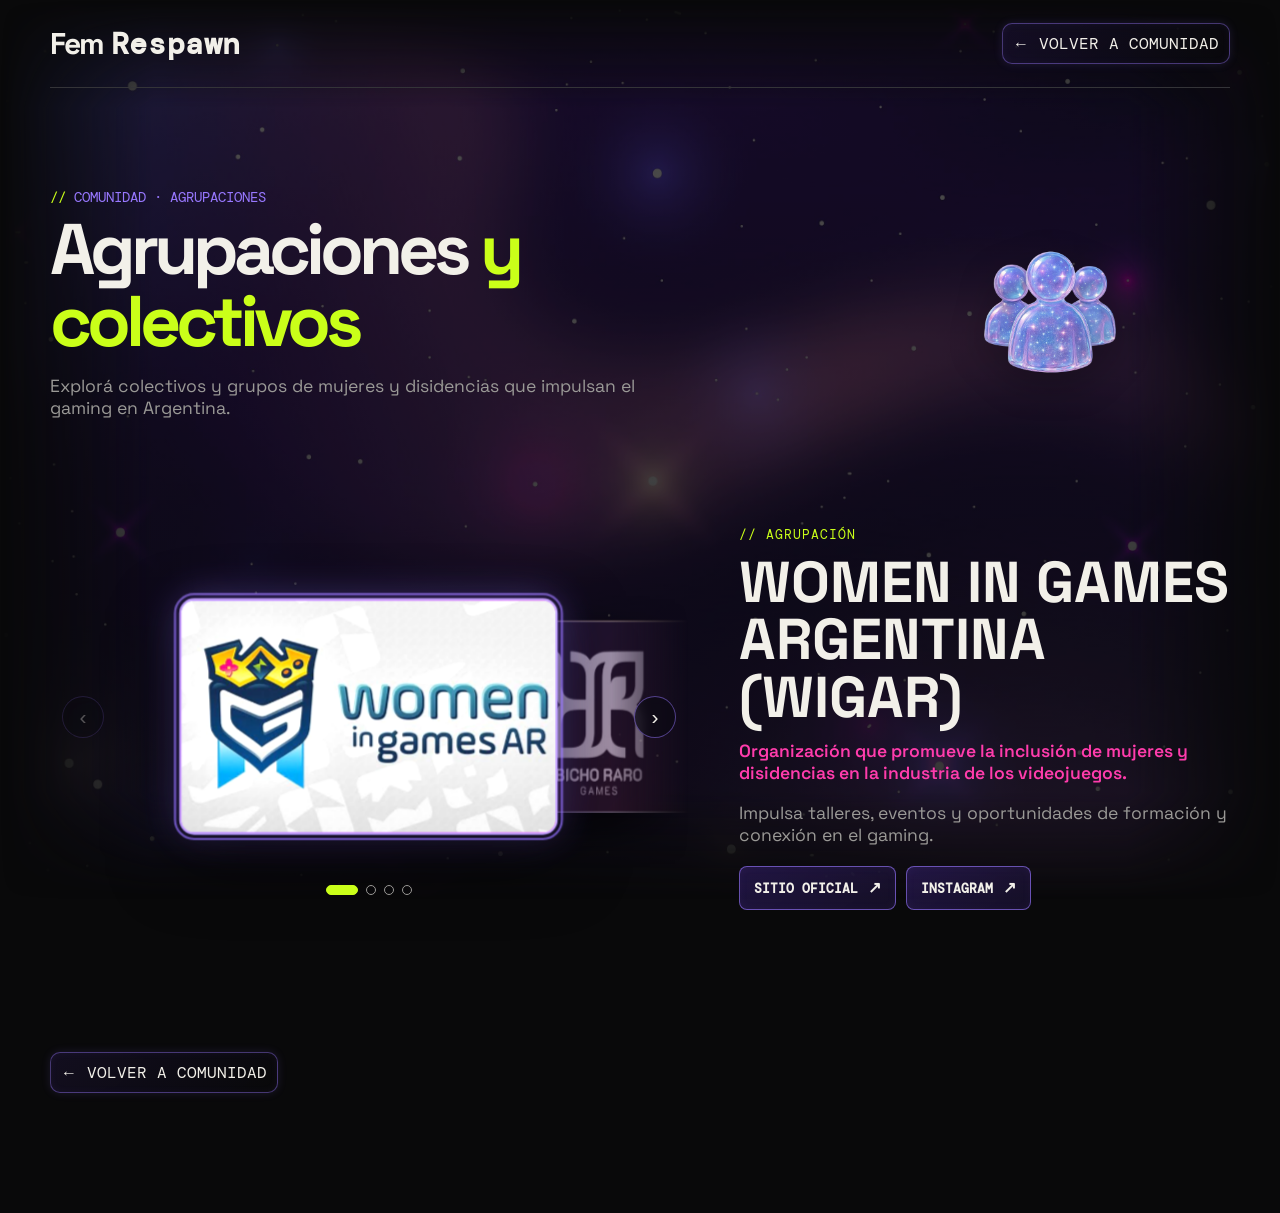
==== agrupaciones.html @ 532a7ad4 "Add files via upload" ====
<!DOCTYPE html>
<html lang="es">
<head>
    <meta charset="UTF-8">
    <meta name="viewport" content="width=device-width, initial-scale=1.0">
    <title>Industria nacional | Fem Respawn</title>

    <link rel="preconnect" href="https://fonts.googleapis.com">
    <link rel="preconnect" href="https://fonts.gstatic.com" crossorigin>
    <link href="https://fonts.googleapis.com/css2?family=DM+Mono:wght@400;500&family=Space+Grotesk:wght@400;500;600;700&display=swap" rel="stylesheet">
    <link rel="stylesheet" href="styles.css">

    <style>
        .ind-hero { display: grid; grid-template-columns: minmax(0, 1fr) minmax(240px, 360px); align-items: center; gap: clamp(18px, 4vw, 48px); padding: 0 0 22px; }
        .ind-hero-copy { min-width: 0; }
        .ind-argentina-float { display: block; width: min(100%, 160px); height: auto; max-height: 240px; object-fit: contain; justify-self: center; filter: drop-shadow(0 12px 18px rgba(0,0,0,.24)); translate: var(--pointer-shift-x, 0px) var(--pointer-shift-y, 0px); transition: translate .42s cubic-bezier(.2, .75, .25, 1); --float-duration: 8s; --float-delay: -1.5s; --float-drift: -8px; --float-angle: 4deg; animation: areas-space-drift var(--float-duration) ease-in-out var(--float-delay) infinite alternate; }
        .ind-hero h1 { font-family: 'Space Grotesk', sans-serif; font-size: clamp(2.4rem, 5.6vw, 4.75rem); line-height: 1; margin: 8px 0 14px; }
        .ind-hero h1 span { color: var(--green); }
        .ind-hero p { max-width: 620px; color: var(--gray); font-size: 1.1rem; }

        .ind-carousel { display: grid; grid-template-columns: 1.3fr 1fr; align-items: center; column-gap: clamp(30px, 4vw, 56px); row-gap: 8px; padding: 8px 0 0; }

        .ind-stage { position: relative; height: clamp(340px, 42vw, 500px); perspective: 1400px; overflow: hidden; cursor: grab; touch-action: pan-y; user-select: none; }
        .ind-stage.dragging { cursor: grabbing; }
        .ind-slide-track { position: absolute; z-index: 1; inset: 0; overflow: hidden; -webkit-mask-image: linear-gradient(90deg, transparent 0%, #000 12%, #000 88%, transparent 100%); mask-image: linear-gradient(90deg, transparent 0%, #000 12%, #000 88%, transparent 100%); }

        .ind-arrow { position: absolute; top: 50%; z-index: 110; width: 42px; height: 42px; padding: 0; display: grid; place-items: center; border: 1px solid rgba(152,120,255,.5); border-radius: 50%; background: rgba(12,10,20,.76); color: var(--off-white); font-size: 21px; line-height: 1; cursor: pointer; transform: translateY(-50%); transition: background-color .2s, color .2s, border-color .2s, transform .2s; backdrop-filter: blur(5px); }
        .ind-arrow-prev { left: 12px; }
        .ind-arrow-next { right: 12px; }
        .ind-arrow:hover:not(:disabled), .ind-arrow:focus-visible:not(:disabled) { border-color: var(--green); background: var(--green); color: var(--black); transform: translateY(-50%) scale(1.06); outline: none; }
        .ind-arrow:disabled { opacity: .32; cursor: not-allowed; }

        .ind-slide { position: absolute; top: 50%; left: 50%; width: 56%; aspect-ratio: 16 / 10; margin: calc(-28% * 10 / 16) 0 0 -28%; border: 1px solid rgba(255,255,255,.16); border-radius: 14px; overflow: hidden; background: linear-gradient(135deg, var(--purple), var(--pink)); box-shadow: 0 18px 44px rgba(0,0,0,.48); transition: transform .5s cubic-bezier(.2,.8,.2,1), opacity .42s, filter .42s, box-shadow .42s, border-color .3s; }
        .ind-slide:nth-child(even) { background: linear-gradient(135deg, var(--purple-light), var(--green)); }
        .ind-slide img { width: 100%; height: 100%; object-fit: cover; pointer-events: none; -webkit-user-drag: none; }
        .ind-stage.dragging .ind-slide { transition: none; }
        .ind-slide.is-active { border: 2px solid rgba(182,157,255,.96); outline: 2px solid rgba(152,120,255,.64); outline-offset: 3px; }

        .ind-text { min-height: 360px; }
        .ind-text .ind-tag { font-family: 'DM Mono', monospace; font-size: .8rem; letter-spacing: .08em; color: var(--green); }
        .ind-text h2 { font-family: 'Space Grotesk', sans-serif; font-size: clamp(2rem, 4.5vw, 4rem); line-height: 1; margin: 10px 0 14px; text-transform: uppercase; }
        .ind-text .ind-sub { color: var(--pink); font-weight: 600; font-size: 1.1rem; margin: 0 0 18px; }
        .ind-text .ind-desc { color: var(--gray); font-size: 1.1rem; margin: 0 0 20px; }
        .ind-text .ind-links { display: flex; flex-wrap: wrap; gap: 10px; margin-top: 4px; }
        .ind-text a.ind-main-link, .ind-text .ind-links a { min-height: 44px; padding: 10px 14px; display: inline-flex; align-items: center; justify-content: center; gap: 10px; border: 1px solid rgba(152,120,255,.62); border-radius: 8px; background: linear-gradient(135deg, rgba(112,64,255,.22), rgba(33,22,65,.52)); box-shadow: inset 0 0 10px rgba(152,120,255,.05); color: var(--off-white); font-family: 'DM Mono', monospace; font-size: 13px; font-weight: 600; text-decoration: none; transition: background .22s ease, color .22s ease, border-color .22s ease, box-shadow .22s ease, transform .22s ease; }
        .ind-text .ind-main-link[hidden] { display: none; }
        .ind-text a.ind-main-link:hover, .ind-text a.ind-main-link:focus-visible, .ind-text .ind-links a:hover, .ind-text .ind-links a:focus-visible { border-color: var(--green); background: var(--green); box-shadow: 0 6px 20px rgba(202,255,25,.18); color: var(--black); transform: translateY(-2px); outline: none; }
        .ind-external-arrow { font-size: 16px; line-height: 1; transition: transform .2s ease; }
        .ind-text .ind-links a:hover .ind-external-arrow, .ind-text .ind-links a:focus-visible .ind-external-arrow { transform: translate(2px,-2px); }
        .ind-text a.ind-main-link:focus-visible, .ind-text .ind-links a:focus-visible { outline: 2px solid var(--green); outline-offset: 3px; }
        .ind-text > * { transition: opacity .3s; }
        .ind-text.fade > * { opacity: 0; }

        .ind-dots { grid-column: 1; display: flex; justify-content: center; gap: 8px; margin-top: -8px; position: relative; z-index: 120; transform: translateY(-82px); }
        .ind-dot { width: 10px; height: 10px; padding: 0; border: 1px solid var(--gray); border-radius: 10px; background: transparent; cursor: pointer; transition: width .3s, background .3s; }
        .ind-dot.active { width: 32px; border-color: var(--green); background: var(--green); }
        .ind-dot:focus-visible { outline: 2px solid var(--green); outline-offset: 3px; }

        @media (max-width: 800px) {
            .ind-hero { padding-bottom: 18px; }
            .ind-carousel { grid-template-columns: 1fr; }
            .ind-carousel { column-gap: 18px; row-gap: 8px; padding-top: 4px; }
            .ind-stage { height: clamp(300px, 68vw, 420px); }
            .ind-slide { width: 60%; margin: calc(-30% * 10 / 16) 0 0 -30%; }
            .ind-dots { transform: translateY(-92px); }
            .ind-text { min-height: 0; }
        }

        @media (max-width: 560px) {
            .ind-hero { grid-template-columns: 1fr; gap: 34px; }
            .ind-argentina-float { width: min(100%, 160px); justify-self: center; }
        }

        @media (max-width: 480px) {
            .ind-stage { height: 300px; }
            .ind-slide { width: 66%; margin: calc(-33% * 10 / 16) 0 0 -33%; }
            .ind-dots { transform: translateY(-100px); }
            .ind-arrow { width: 38px; height: 38px; }
            .ind-arrow-prev { left: 4px; }
            .ind-arrow-next { right: 4px; }
        }

        @media (prefers-reduced-motion: reduce) {
            .ind-argentina-float { animation: none; translate: none; transition: none; }
        }
    </style>
</head>

<body class="guide-page industry-page">

    <header class="guide-header">
        <a href="index.html" class="logo" aria-label="Fem Respawn, volver al inicio">
            <span class="logo-main">Fem</span>
            <span class="logo-sub">Respawn</span>
        </a>
        <a class="guide-back" href="index.html#comunidad">← VOLVER A COMUNIDAD</a>
    </header>

    <main class="guide-main">

        <section class="ind-hero">
            <div class="ind-hero-copy">
                <div class="eyebrow"><span>//</span> COMUNIDAD  · AGRUPACIONES</div>
                <h1>Agrupaciones <span>y colectivos</span></h1>
                <p>Explorá colectivos y grupos de mujeres y disidencias que impulsan el gaming en Argentina.</p>
            </div>
            <img class="ind-argentina-float" src="msn.png" alt="" aria-hidden="true">
        </section>

        <!-- Reemplazá cada img/src, título, texto y link por los datos reales -->
        <section class="ind-carousel">

            <div class="ind-stage" id="stage" aria-label="Carrusel de producciones argentinas">
                <div class="ind-slide-track" id="slide-track" aria-hidden="true"></div>
                <button class="ind-arrow ind-arrow-prev" id="ind-prev" type="button" aria-label="Producción anterior">‹</button>
                <button class="ind-arrow ind-arrow-next" id="ind-next" type="button" aria-label="Producción siguiente">›</button>
            </div>

            <div class="ind-text" id="text">
                <span class="ind-tag"></span>
                <h2></h2>
                <p class="ind-sub"></p>
                <p class="ind-desc"></p>
                <a class="ind-main-link" href="#" target="_blank" rel="noopener noreferrer">VER MÁS <span class="ind-external-arrow" aria-hidden="true">↗</span></a>
                <nav class="guide-console-links ind-links" aria-label="Dónde jugar"></nav>
            </div>

            <div class="ind-dots" id="dots" role="group" aria-label="Posición del carrusel"></div>

        </section>

        <a class="guide-back guide-back-bottom" href="index.html#comunidad">← VOLVER A COMUNIDAD</a>
    </main>

    <script>
        // Reemplazá cada entrada por los datos reales (img, nombre, tagline, texto, link)
        const items = [
            { img: 'wigar.jpg', tag: '// AGRUPACIÓN', name: 'Women in Games Argentina (WIGAr)', sub: 'Organización que promueve la inclusión de mujeres y disidencias en la industria de los videojuegos.', desc: 'Impulsa talleres, eventos y oportunidades de formación y conexión en el gaming.', links: [{ label: 'SITIO OFICIAL', url: 'https://www.womeningamesargentina.org/' }, { label: 'INSTAGRAM', url: 'https://www.instagram.com/womeningamesargentina/?hl=es' }] },
            { img: 'bichoraro.jpg', tag: '// COOPERATIVA', name: 'Bicho Raro Games', sub: 'Cooperativa argentina de desarrollo de videojuegos fundada por mujeres.', desc: 'Crea juegos educativos y experiencias con narrativas personales y sociales, y también ofrece servicios de desarrollo y capacitación. Ideal para quienes quieren conocer el lado profesional y creativo del gaming.', links: [{ label: 'ITCHI.IO', url: 'https://bicho-raro.itch.io/' }, { label: 'LINKEDIN', url: 'https://www.linkedin.com/company/bichorarocoop' }, { label: 'Instagram', url: 'https://www.instagram.com/bichoraro.games/' }  ] },
            { img: 'cienciagamer.png', tag: '// INVESTIGACIÓN', name: 'Ciencia Gamer Ok', sub: 'Proyecto de investigación dedeicado a la ciencia y videojuegos.', desc: 'Acerca los conocimientos científicos actuales sobre el uso de videojuegos, encargandose de "traducir" documentos académicos y artículos científicos. ', links: [{ label: 'SITIO OFICIAL', url: 'https://cienciagamer.com/index.html' }, { label: 'INSTAGRAM', url: 'https://www.instagram.com/cienciagamerok/' }, { label: 'LINKEDIN', url: 'https://www.linkedin.com/company/ciencia-gamer/' }] },
            { img: 'sheroesingames.jpg', tag: '// INICIATIVA', name: 'Sheroes in games', sub: 'Iniciativa de programación de videojuegos para mujeres y niñas.', desc: 'Un proyecto educativo y comunitario que busca reducir la brecha de género en la industria de los videojuegos, fomentando la participación de mujeres y disidencias desde edades temprana.', links: [{ label: 'INSTAGRAM', url: 'https://www.instagram.com/sheroesingames/' }] },
        ];

        const stage = document.getElementById('stage');
        const slideTrack = document.getElementById('slide-track');
        const text = document.getElementById('text');
        const dotsEl = document.getElementById('dots');
        let current = 0;
        let drag = null;

        const slides = items.map((it, i) => {
            const s = document.createElement('div');
            s.className = 'ind-slide';
            s.innerHTML = '<img alt="" draggable="false">';
            const img = s.firstChild;
            img.src = it.img;
            if (it.pos) img.style.objectPosition = it.pos;
            img.onerror = () => img.remove();
            slideTrack.appendChild(s);
            s.addEventListener('click', () => { if (!drag?.moved) go(i); });
            return s;
        });

        const dots = items.map((_, i) => {
            const d = document.createElement('button');
            d.className = 'ind-dot';
            d.setAttribute('aria-label', 'Ir a ' + (i + 1));
            d.onclick = () => go(i);
            dotsEl.appendChild(d);
            return d;
        });

        // offset: posición relativa al activo (puede ser fraccionaria al arrastrar)
        function layout(shift = 0) {
            slides.forEach((s, i) => {
                const o = i - current + shift;
                const a = Math.abs(o);
                const dir = Math.sign(o);
                const x = Math.max(-1, Math.min(1, o)) * 66 + Math.max(0, a - 1) * dir * 8;
                const rot = -Math.max(-1, Math.min(1, o)) * 28;
                const focus = Math.max(0, 1 - Math.min(a, 1));
                const scale = 0.86 + focus * 0.2;
                s.style.transform = `translateX(${x}%) translateZ(${-Math.min(a, 2) * 120}px) rotateY(${rot}deg) scale(${scale})`;
                s.style.opacity = a > 2 ? 0 : 0.72 + focus * 0.28;
                s.style.filter = `brightness(${0.78 + focus * 0.3}) saturate(${0.88 + focus * 0.2}) blur(${(1 - focus) * 0.35}px)`;
                s.style.boxShadow = focus > 0.95 ? '0 24px 64px rgba(0,0,0,.52), 0 0 38px rgba(152,120,255,.38)' : '0 18px 44px rgba(0,0,0,.5)';
                s.classList.toggle('is-active', a < 0.5);
                s.style.zIndex = 100 - Math.round(a * 10);
                s.style.pointerEvents = a > 2 ? 'none' : '';
            });
        }

        function renderText() {
            const it = items[current];
            text.classList.add('fade');
            setTimeout(() => {
                text.querySelector('.ind-tag').textContent = it.tag;
                text.querySelector('h2').textContent = it.name;
                text.querySelector('.ind-sub').textContent = it.sub;
                text.querySelector('.ind-desc').textContent = it.desc;
                text.querySelector('.ind-main-link').href = it.link || '#';
                text.querySelector('.ind-main-link').hidden = !!it.links;
                const nav = text.querySelector('.ind-links');
                nav.innerHTML = '';
                (it.links || []).forEach(l => {
                    const a = document.createElement('a');
                    a.href = l.url;
                    a.target = '_blank';
                    a.rel = 'noopener noreferrer';
                    a.append(l.label);
                    const arrow = document.createElement('span');
                    arrow.className = 'ind-external-arrow';
                    arrow.setAttribute('aria-hidden', 'true');
                    arrow.textContent = '↗';
                    a.appendChild(arrow);
                    nav.appendChild(a);
                });
                text.classList.remove('fade');
            }, 150);
        }

        function go(i) {
            current = Math.max(0, Math.min(items.length - 1, i));
            dots.forEach((d, k) => {
                const active = k === current;
                d.classList.toggle('active', active);
                d.setAttribute('aria-current', active ? 'step' : 'false');
            });
            document.getElementById('ind-prev').disabled = current === 0;
            document.getElementById('ind-next').disabled = current === items.length - 1;
            layout();
            renderText();
        }

        document.getElementById('ind-prev').addEventListener('click', () => go(current - 1));
        document.getElementById('ind-next').addEventListener('click', () => go(current + 1));

        stage.addEventListener('pointerdown', e => {
            drag = { x: e.clientX, moved: false, id: e.pointerId };
        });
        stage.addEventListener('pointermove', e => {
            if (!drag) return;
            const dx = e.clientX - drag.x;
            if (!drag.moved && Math.abs(dx) > 5) {
                drag.moved = true;
                stage.setPointerCapture(drag.id);
                stage.classList.add('dragging');
            }
            if (drag.moved) {
                // Un paso entre tarjetas equivale a 25% del ancho del carrusel
                let s = Math.max(-1, Math.min(1, dx / (stage.clientWidth * 0.25)));
                if ((current === 0 && s > 0) || (current === items.length - 1 && s < 0)) s *= 0.25;
                layout(s);
            }
        });
        const end = e => {
            if (!drag) return;
            const dx = e.clientX - drag.x;
            stage.classList.remove('dragging');
            const threshold = stage.clientWidth * 0.06;
            if (drag.moved && dx < -threshold) go(current + 1);
            else if (drag.moved && dx > threshold) go(current - 1);
            else layout();
            setTimeout(() => { drag = null; }, 0);
        };
        stage.addEventListener('pointerup', end);
        stage.addEventListener('pointercancel', end);

        document.addEventListener('keydown', e => {
            if (e.key === 'ArrowRight') go(current + 1);
            if (e.key === 'ArrowLeft') go(current - 1);
        });

        go(Math.max(0, items.findIndex(it => it.img === 'storyteller.jpg')));

        const argentinaScene = document.querySelector('.ind-hero');
        const argentinaFloat = document.querySelector('.ind-argentina-float');
        const reduceMotion = window.matchMedia('(prefers-reduced-motion: reduce)').matches;
        const canRepelArgentina = !reduceMotion && window.matchMedia('(hover: hover) and (pointer: fine)').matches;

        if (canRepelArgentina) {
            let pointerX = 0;
            let pointerY = 0;
            let pointerFrame = 0;

            argentinaScene.addEventListener('pointermove', event => {
                if (event.pointerType !== 'mouse') return;
                pointerX = event.clientX;
                pointerY = event.clientY;
                if (pointerFrame) return;

                pointerFrame = requestAnimationFrame(() => {
                    pointerFrame = 0;
                    const rect = argentinaFloat.getBoundingClientRect();
                    const deltaX = rect.left + rect.width / 2 - pointerX;
                    const deltaY = rect.top + rect.height / 2 - pointerY;
                    const distance = Math.hypot(deltaX, deltaY);
                    const strength = Math.max(0, 1 - distance / 120);
                    const amount = distance ? (strength * 28) / distance : 0;
                    argentinaFloat.style.setProperty('--pointer-shift-x', `${deltaX * amount}px`);
                    argentinaFloat.style.setProperty('--pointer-shift-y', `${deltaY * amount}px`);
                });
            });

            argentinaScene.addEventListener('pointerleave', () => {
                if (pointerFrame) cancelAnimationFrame(pointerFrame);
                pointerFrame = 0;
                argentinaFloat.style.setProperty('--pointer-shift-x', '0px');
                argentinaFloat.style.setProperty('--pointer-shift-y', '0px');
            });
        }
    </script>

</body>
</html>
---- styles.css ----
/* ==================================================
    GREMIO FEM RESPAWN — ESTILOS
   ================================================== */


/* ---------- VARIABLES ---------- */

:root {

    --black: #09090a;

    --off-white: #f2f0e9;

    --gray: #9a9996;

    --dark-gray: #343438;

    --purple: #7040ff;

    --purple-light: #9878ff;

    --green: #caff19;

    --pink: #FF3CAC;

}


/* ---------- RESET ---------- */

* {
    box-sizing: border-box;
}

html {
    scroll-behavior: smooth;
}

body {
    margin: 0;
    background:
        radial-gradient(ellipse at 50% 20%, rgba(112, 64, 255, 0.07), transparent 55%),
        var(--black);
    background-attachment: fixed;
    color: var(--off-white);
    font-family: "Space Grotesk", sans-serif;
    -webkit-font-smoothing: antialiased;
}

body.home-page {
    position: relative;
    isolation: isolate;
    background: var(--black);
}

body.home-page::before {
    content: "";
    position: fixed;
    z-index: -1;
    inset: 0;
    background-image:
        linear-gradient(180deg, rgba(9, 9, 10, .62), rgba(9, 9, 10, .76)),
        url("nebulosa.png");
    background-position: center;
    background-size: cover;
    background-repeat: no-repeat;
    opacity: .72;
    -webkit-mask-image:
        linear-gradient(90deg, transparent 0%, #000 12%, #000 88%, transparent 100%),
        linear-gradient(180deg, transparent 0%, #000 12%, #000 88%, transparent 100%);
    -webkit-mask-composite: source-in;
    mask-image:
        linear-gradient(90deg, transparent 0%, #000 12%, #000 88%, transparent 100%),
        linear-gradient(180deg, transparent 0%, #000 12%, #000 88%, transparent 100%);
    mask-composite: intersect;
    pointer-events: none;
}

body.guide-page {
    background: var(--black);
    transition: opacity .32s ease, transform .32s ease;
}

body.guide-page.guide-start-page,
body.guide-page.glossary-page,
body.guide-page.quiz-page,
body.guide-page.industry-page {
    position: relative;
    isolation: isolate;
    background: var(--black);
}

body.guide-page.guide-start-page::before,
body.guide-page.glossary-page::before,
body.guide-page.quiz-page::before,
body.guide-page.industry-page::before {
    content: "";
    position: fixed;
    z-index: -1;
    inset: 0;
    background-image:
        linear-gradient(180deg, rgba(9, 9, 10, .62), rgba(9, 9, 10, .76)),
        url("cosmos.jpg");
    background-position: center;
    background-size: cover;
    background-repeat: no-repeat;
    opacity: .74;
    -webkit-mask-image:
        linear-gradient(90deg, transparent 0%, #000 12%, #000 88%, transparent 100%),
        linear-gradient(180deg, transparent 0%, #000 12%, #000 88%, transparent 100%);
    -webkit-mask-composite: source-in;
    mask-image:
        linear-gradient(90deg, transparent 0%, #000 12%, #000 88%, transparent 100%),
        linear-gradient(180deg, transparent 0%, #000 12%, #000 88%, transparent 100%);
    mask-composite: intersect;
    pointer-events: none;
}

.guide-start-page .guide-cover-background {
    display: none;
}

body.guide-page.is-leaving {
    opacity: 0;
    transform: translateY(-4px);
}

body.quiz-page {
    animation: quiz-page-enter .32s ease-out both;
}

@keyframes quiz-page-enter {
    from { opacity: 0; transform: translateY(4px); }
    to { opacity: 1; transform: translateY(0); }
}

@media (prefers-reduced-motion: reduce) {
    body.guide-page { transition: none; }
    body.quiz-page { animation: none; }
}

body.glossary-page {
    background: var(--black);
}

body.industry-page {
    background: var(--black);
}

.glossary-page .guide-sections {
    position: relative;
    isolation: isolate;
}

.glossary-page .guide-sections::before {
    display: none;
}

a {
    color: inherit;
}


/* ---------- HEADER ---------- */

.header {
    width: calc(100% - 100px);
    height: 88px;
    margin: auto;
    display: flex;
    align-items: center;
    justify-content: space-between;
    border-bottom: 1px solid var(--dark-gray);
}

.logo {
    text-decoration: none;
    font-size: 30px;
    font-weight: 700;
    letter-spacing: -.07em;
    line-height: .85;
    display: flex;
    flex-direction: row;
    align-items: baseline;
    gap: 8px;
}

.logo-main { color: var(--off-white); }

.logo-sub {
    margin: 0;
    color: var(--off-white);
    font-family: "DM Mono";
    font-size: 30px;
    letter-spacing: .02em;
}

.navigation { display: flex; gap: 55px; }
.header .navigation {
    position: fixed;
    top: 24px;
    right: 50px;
    z-index: 1000;
    display: flex;
    align-items: center;
    gap: clamp(6px, 1vw, 14px);
    padding: 7px 9px;
    border: 1px solid rgba(152, 120, 255, .42);
    border-radius: 16px;
    background: linear-gradient(135deg, rgba(33, 22, 65, .4), rgba(9, 9, 10, .52));
    backdrop-filter: blur(4px);
    box-shadow: 0 0 10px rgba(152, 120, 255, .14), inset 0 0 8px rgba(152, 120, 255, .06);
}

.navigation a {
    display: block;
    padding: 9px 10px;
    border-radius: 10px;
    text-decoration: none;
    font-family: "DM Mono";
    font-size: 13px;
    white-space: nowrap;
    transition: color .2s, background-color .2s, box-shadow .2s;
}

.navigation a:hover,
.navigation a:focus,
.navigation a:focus-visible,
.navigation a:active,
.navigation a.is-active {
    color: var(--green);
    font-weight: 700;
    background: rgba(152, 120, 255, .1);
    box-shadow: inset 0 0 6px rgba(152, 120, 255, .1);
    outline: none;
}

/* ---------- HERO ---------- */
.hero {
    width: calc(100% - 100px);
    max-width: 1440px;
    min-height: 650px;
    margin: auto;
    display: grid;
    grid-template-columns: 1fr 1fr;
    border-bottom: 1px solid var(--dark-gray);
    position: relative;
    isolation: isolate;
}

.home-page .hero { border-bottom-color: transparent; }

.hero::before {
    content: "";
    position: absolute;
    inset: 0 0 -160px;
    z-index: -1;
    background-image:
        linear-gradient(90deg, rgba(9, 9, 10, .76) 0%, rgba(9, 9, 10, .52) 38%, rgba(9, 9, 10, .08) 78%),
        url("cute banner-Photoroom.png");
    background-position: center;
    background-size: cover;
    background-repeat: no-repeat;
    -webkit-mask-image:
        linear-gradient(90deg, transparent 0%, #000 12%, #000 88%, transparent 100%),
        linear-gradient(180deg, transparent 0%, #000 12%, #000 62%, transparent 100%);
    -webkit-mask-composite: source-in;
    mask-image:
        linear-gradient(90deg, transparent 0%, #000 12%, #000 88%, transparent 100%),
        linear-gradient(180deg, transparent 0%, #000 12%, #000 62%, transparent 100%);
    mask-composite: intersect;
}

.hero-content { padding: 110px 0 90px; }

.eyebrow {
    font-family: "DM Mono";
    font-size: 14px;
    color: var(--purple-light);
}

.eyebrow span { color: var(--green); }

.hero h1 {
    margin: 28px 0 35px;
    font-size: 68px;
    line-height: .98;
}


.hero-description {

    max-width: 510px;

    color: #c1c0bc;

    font-size: 17px;

    line-height: 1.5;

}


.main-button {

    display: inline-flex;

    align-items: center;

    gap: 35px;

    margin-top: 35px;

    padding: 17px 20px;

    background: var(--purple);

    color: var(--off-white);

    text-decoration: none;

    font-family: "Space Grotesk", sans-serif;

    font-size: 14px;

    font-weight: 600;

    transition: .25s;

}


.main-button:hover {

    background: var(--green);

    color: var(--off-white);

}


.main-button span {

    font-size: 18px;

}


.hero .main-button:hover,
.hero .main-button:hover span {

    color: var(--black);

}

.hero .main-button {
    width: min(100%, 315px);
    min-height: 54px;
    padding: 15px 32px;
    justify-content: center;
    gap: 12px;
    border-radius: 12px;
    font-size: 18px;
    font-weight: 600;
    transition: background-color .22s ease, color .22s ease, transform .22s ease, box-shadow .22s ease;
}

.hero .main-button span {
    font-size: 16px;
    line-height: 1;
}

.hero .main-button:hover {
    transform: translateY(-2px);
    box-shadow: 0 6px 18px rgba(202, 255, 25, .15);
}

.hero .main-button:active {
    transform: translateY(0) scale(.98);
}

.hero .main-button:focus-visible {
    outline: 2px solid var(--green);
    outline-offset: 4px;
}


.hero-info {

    position: absolute;

    z-index: 4;

    display: flex;

    flex-direction: column;

    gap: 4px;

    font-family: "DM Mono";

    font-size: 10px;

}


.hero-info small {

    color: var(--pink);

    font-size: 8px;

}


.hero-info strong {

    color: var(--pink);

    font-weight: 400;

}


.level {

    top: 100px;

    right: 50px;

}


.location {

    bottom: 75px;

    left: 45px;

    font-family: "Pixelify Sans", "DM Mono", monospace;

}


/* ---------- INTRO ---------- */

.intro {

    width: calc(100% - 100px);

    max-width: 1440px;

    margin: auto;

    padding: 105px 0 65px;

    display: grid;

    grid-template-columns: 1fr;

    gap: 28px;

}


.section-label {

    font-family: "DM Mono";

    font-size: 14px;

    color: var(--purple-light);

}


.intro h2,
.agenda h2,
.resources h2 {

    margin: 0 0 22px;

    font-size: clamp(48px, 6vw, 82px);

    line-height: .88;

    letter-spacing: -.07em;

    font-weight: 600;

}


.intro p,
.agenda-header p {

    max-width: 520px;

    margin: 0;

    color: var(--gray);

    font-size: 16px;

    line-height: 1.55;

}


/* ---------- CATEGORY CARDS ---------- */

.categories {

    width: calc(100% - 100px);

    max-width: 1440px;

    margin: auto;

    display: grid;

    grid-template-columns: 1fr 1fr;

    border-top: 1px solid var(--dark-gray);

    border-left: 1px solid var(--dark-gray);

}


.category {

    min-height: 390px;

    padding: 28px;

    border-right: 1px solid var(--dark-gray);

    border-bottom: 1px solid var(--dark-gray);

    position: relative;

    display: flex;

    flex-direction: column;

    text-decoration: none;

    overflow: hidden;

    transition: .3s;

}


.category:hover {

    color: var(--off-white);

}


.category.purple:hover {

    background: var(--purple-light);

}


.category.green:hover {

    background: var(--green);

}


.category.green:hover h3,
.category.green:hover p,
.category.green:hover .category-number,
.category.green:hover .category-tags,
.category.green:hover .category-arrow {

    color: var(--black);

}


.category-number {

    font-family: "DM Mono";

    font-size: 11px;

    color: var(--gray);

}


.category h3 {

    margin-top: 85px;

    margin-bottom: 15px;

    font-size: clamp(45px, 5vw, 70px);

    line-height: .9;

    letter-spacing: -.07em;

}


.category p {

    max-width: 440px;

    color: var(--gray);

    font-size: 15px;

    line-height: 1.45;

}


.category:hover p {

    color: #242326;

}


a.category[href="#explora"]:hover p,
a.category[href="#explora"]:hover .category-tags,
a.category[href="#explora"]:focus-visible p,
a.category[href="#explora"]:focus-visible .category-tags {

    color: var(--off-white);

}


a.category[href="#competi"]:hover p,
a.category[href="#competi"]:hover .category-tags,
a.category[href="#competi"]:focus-visible p,
a.category[href="#competi"]:focus-visible .category-tags {

    color: var(--off-white);

}


.category-tags {

    margin-top: auto;

    max-width: 500px;

    color: var(--gray);

    font-family: "DM Mono";

    font-size: 9px;

    line-height: 1.7;

}


.category-arrow {

    position: absolute;

    right: 28px;

    bottom: 25px;

    font-size: 22px;

}


/* ---------- CONTENT SECTIONS ---------- */

.content-section {

    width: calc(100% - 100px);

    max-width: 1440px;

    min-height: 600px;

    margin: 150px auto 0;

    padding-top: 30px;

    border-top: 1px solid var(--dark-gray);

    display: grid;

    grid-template-columns: .55fr 1fr 1fr;

    gap: 55px;

    align-items: center;

}


.content-section.reverse .content-visual {

    order: 1;

}


.content-section.reverse .content-text {

    order: 2;

}


.compiti-pattern {

    grid-template-columns: .75fr 1fr;
    gap: 32px;
    align-items: start;

}


.compiti-pattern .content-number {

    grid-column: 1;
    grid-row: 1;
    font-size: 14px;

}


.compiti-pattern .content-visual {

    grid-column: 1;
    grid-row: 2;
    align-self: center;
    margin-top: -4px;
    width: 100%;
    max-width: 620px;
    height: 400px;

}


.compiti-pattern .content-text {

    grid-column: 2;
    grid-row: 2;
    align-self: start;
    margin-top: 0;
    margin-left: 0;

}


.trabaja-pattern {

    grid-template-columns: .55fr 1fr;
    gap: 55px;
    align-items: start;

}


.trabaja-pattern .content-number {

    grid-column: 1;
    grid-row: 1;

}


.trabaja-pattern .content-visual {

    grid-column: 1;
    grid-row: 2;
    margin-top: 0;
    width: 100%;
    max-width: 520px;
    height: 320px;

}


.trabaja-pattern .content-text {

    grid-column: 2;
    grid-row: 2;
    align-self: start;
    margin-top: -80px;
    margin-left: -32px;

}


.comunidad-pattern .content-number {

    grid-column: 1 / -1;
    font-size: 14px;

}


.comunidad-pattern .content-text {

    grid-column: 1 / 3;

}


.comunidad-pattern .content-visual {

    grid-column: 3;
    grid-row: 2;

}


.content-number {

    align-self: start;

    font-family: "DM Mono";

    font-size: 14px;

    color: var(--purple-light);

}


.content-text h2 {

    margin: 0 0 28px;

    font-size: clamp(48px, 6vw, 82px);

    line-height: .88;

    letter-spacing: -.07em;

}


.trabaja-pattern .content-text h2 {

    text-align: left;

}


.content-text p {

    max-width: 500px;

    color: var(--gray);

    font-size: 16px;

    line-height: 1.55;

}


.tags {

    display: flex;

    flex-wrap: wrap;

    gap: 7px;

    margin-top: 30px;

}


.tags span {

    padding: 8px 9px;

    border: 1px solid var(--dark-gray);

    font-family: "DM Mono";

    font-size: 9px;

}


.competi-tags {

    display: grid;
    gap: 8px;
    margin-top: 30px;

}


.competi-item {

    padding: 14px 0;
    border-top: 1px solid var(--dark-gray);
    cursor: default;
    transition: .25s;

}


.competi-item h3 {

    margin: 0;
    color: var(--off-white);
    font-size: 17px;
    line-height: 1.1;
    font-weight: 500;

}


.competi-item p {

    margin: 10px 0 0;
    color: var(--gray);
    font-size: 12px;
    line-height: 1.4;

}

.content-visual {

    height: 440px;

    position: relative;

    overflow: hidden;

    padding: 22px;

}


.content-visual > span {

    position: relative;

    z-index: 2;

    font-family: "DM Mono";

    font-size: 10px;

    color: var(--off-white);

}


.purple-visual {

    background: linear-gradient(
        135deg,
        #130c27,
        var(--purple)
    );

}


.green-visual {

    background: linear-gradient(
        135deg,
        #0d1003,
        var(--green)
    );

    color: #0b0b0c;

}


.trabaja-visual {

    display: grid;
    place-items: center;
    padding: 0;
    background: transparent;

}


.trabajadora-image {

    width: 100%;
    height: 100%;
    min-width: 0;
    min-height: 0;
    object-fit: contain;
    object-position: center;
    -webkit-mask-image:
        linear-gradient(90deg, transparent 0%, #000 36%, #000 72%, transparent 100%),
        linear-gradient(0deg, transparent 0%, #000 28%, #000 72%, transparent 100%);
    -webkit-mask-composite: source-in;
    mask-image:
        linear-gradient(90deg, transparent 0%, #000 36%, #000 72%, transparent 100%),
        linear-gradient(0deg, transparent 0%, #000 28%, #000 72%, transparent 100%);
    mask-composite: intersect;

}


.comunidad-image {

    position: absolute;
    top: 50%;
    left: 50%;
    width: 100%;
    height: auto;
    max-height: 100%;
    transform: translate(-50%, -50%);
    object-fit: contain;
    object-position: center;
    -webkit-mask-image:
        linear-gradient(90deg, transparent 0%, #000 24%, #000 76%, transparent 100%),
        linear-gradient(0deg, transparent 0%, #000 22%, #000 78%, transparent 100%);
    -webkit-mask-composite: source-in;
    mask-image:
        linear-gradient(90deg, transparent 0%, #000 24%, #000 76%, transparent 100%),
        linear-gradient(0deg, transparent 0%, #000 22%, #000 78%, transparent 100%);
    mask-composite: intersect;

}


.comunidad-visual {

    padding: 0;
    background: transparent;

}


.trophy-visual {

    background:
        radial-gradient(circle at 30% 20%, rgba(120, 95, 175, 0.22), transparent 35%),
        radial-gradient(circle at 70% 80%, rgba(146, 255, 181, 0.08), transparent 30%),
        #09090a;
    border: none;
    box-shadow: inset 0 0 0 1px rgba(255, 255, 255, 0.02);
    color: var(--green);

}


.compiti-visual {

    background: transparent;
    box-shadow: none;

}

.visual-shape {

    position: absolute;

    width: 230px;

    height: 230px;

    left: 50%;

    top: 50%;

    transform: translate(-50%, -50%) rotate(13deg);

    border: 35px solid currentColor;

    box-shadow:
        0 0 0 35px rgba(255,255,255,.08),
        0 0 0 70px rgba(255,255,255,.04);

}


.circle-shape {

    position: absolute;

    width: 230px;

    height: 230px;

    left: 50%;

    top: 50%;

    transform: translate(-50%, -50%);

    border: 35px solid currentColor;

    border-radius: 50%;

}


.cross-shape {

    position: absolute;

    width: 230px;

    height: 230px;

    left: 50%;

    top: 50%;

    transform: translate(-50%, -50%);

    border: 25px solid currentColor;

}


.trophy-image {

    position: absolute;

    left: 50%;

    top: 50%;

    transform: translate(-45%, -50%);

    width: 88%;

    max-width: none;

    z-index: 2;

    object-fit: contain;

    height: auto;

    -webkit-mask-image:
        linear-gradient(90deg, transparent 0%, rgba(0, 0, 0, 0.08) 8%, rgba(0, 0, 0, 0.55) 20%, #000 32%, #000 54%, rgba(0, 0, 0, 0.55) 68%, rgba(0, 0, 0, 0.08) 80%, transparent 90%),
        linear-gradient(180deg, transparent 0%, #000 14%, #000 58%, rgba(0, 0, 0, 0.55) 70%, rgba(0, 0, 0, 0.08) 82%, transparent 90%);

    -webkit-mask-composite: source-in;

    mask-image:
        linear-gradient(90deg, transparent 0%, rgba(0, 0, 0, 0.08) 8%, rgba(0, 0, 0, 0.55) 20%, #000 32%, #000 54%, rgba(0, 0, 0, 0.55) 68%, rgba(0, 0, 0, 0.08) 80%, transparent 90%),
        linear-gradient(180deg, transparent 0%, #000 14%, #000 58%, rgba(0, 0, 0, 0.55) 70%, rgba(0, 0, 0, 0.08) 82%, transparent 90%);

    mask-composite: intersect;
}


/* ---------- AGENDA ---------- */

.agenda {

    width: calc(100% - 100px);

    max-width: 1440px;

    margin: 150px auto 0;

    padding: 75px 0 120px;

    border-top: 1px solid var(--dark-gray);

}


.agenda-header {

    display: grid;

    grid-template-columns: 1fr 1fr;

    gap: 60px;

    margin: 35px 0 65px;

}


.events {

    border-top: 1px solid var(--dark-gray);

}


.event {

    display: grid;

    grid-template-columns: 180px 1fr 40px;

    align-items: center;

    min-height: 130px;

    border-bottom: 1px solid var(--dark-gray);

    transition: .2s;

}


.event:hover {

    padding: 0 15px;

    background: #111114;

}


.event-date {

    display: flex;

    align-items: center;

    gap: 12px;

}


.event-date strong {

    font-size: 42px;

}


.event-date span {

    color: var(--purple);

    font-family: "DM Mono";

    font-size: 9px;

}


.event-information small {

    color: var(--green);

    font-family: "DM Mono";

    font-size: 9px;

}


.event-information h3 {

    margin: 7px 0 5px;

    font-size: 21px;

}


.event-information p {

    margin: 0;

    color: var(--gray);

    font-size: 13px;

}


.event-arrow {

    font-size: 22px;

}


/* ---------- RECURSOS ---------- */

.resources {

    width: calc(100% - 100px);

    max-width: 1440px;

    margin: auto;

    padding: 100px 0 150px;

    border-top: 1px solid var(--dark-gray);

    display: grid;

    grid-template-columns: .8fr 1.2fr;

    gap: 80px;

}


.faq-section {

    grid-template-columns: 1fr;
    gap: 42px;

}


.faq-header {

    text-align: center;

}


.faq-header h2 {

    margin: 0 0 12px;
    color: var(--green);
    font-size: 82px;
    line-height: 1;

}


.faq-header p {

    margin: 0;
    color: var(--gray);
    font-size: 18px;
    line-height: 1.4;

}


.resource-list {

    display: grid;

    grid-template-columns: 1fr 1fr;

    background: var(--dark-gray);

    gap: 1px;

}

.faq-section .resource-list {
    grid-template-columns: repeat(2, minmax(0, 1fr));
    align-items: start;
    gap: 14px;
    background: transparent;
}


.resource-list a {

    min-height: 180px;

    padding: 24px;

    position: relative;

    background: var(--black);

    color: var(--off-white);

    text-decoration: none;

}


.faq-question {

    grid-column: auto;
    min-height: 168px;
    padding: 24px;
    position: relative;
    border: 1px solid rgba(154, 153, 150, .2);
    border-radius: 4px;
    background: rgba(16, 16, 20, .54);
    color: var(--off-white);
    transition: background .2s;

}


.faq-question:hover,
.faq-question[open] {

    background: rgba(20, 20, 24, .68);

}


.faq-question summary {

    min-height: 118px;
    padding: 0 52px 18px 0;
    cursor: pointer;
    list-style: none;

}


.faq-question summary::-webkit-details-marker {

    display: none;

}


.faq-question summary:focus-visible {

    outline: 2px solid var(--green);
    outline-offset: 4px;

}


.faq-question p {

    margin: 18px 0 30px;
    color: #b8b4ab;
    font-size: 14px;
    line-height: 1.5;

}


.faq-question summary b {

    top: 24px;
    right: 24px;
    bottom: auto;
    width: 30px;
    height: 30px;
    display: grid;
    place-items: center;
    border: 1px solid var(--green);
    border-radius: 50%;
    color: var(--green);
    font-size: 15px;
    font-weight: 700;
    line-height: 1;
    -webkit-text-stroke: .5px currentColor;

}


.resource-list a:last-child {

    grid-column: 1 / -1;

}


.resource-list a:hover {

    background: var(--purple);

}


.resource-list span {

    color: var(--purple-light);

    font-family: "DM Mono";

    font-size: 10px;

}


.resource-list strong {

    display: block;

    margin-top: 45px;

    font-size: 24px;

}


.faq-section .faq-question summary strong {

    font-size: 18px;
    line-height: 1.3;

}


.social-section {

    width: calc(100% - 100px);
    max-width: 1440px;
    margin: auto;
    padding: 50px 0 80px;
    border-top: 1px solid var(--dark-gray);
    text-align: center;

}


.social-section h2 {

    margin: 0 0 28px;
    color: #ffffff;
    font-size: clamp(28px, 4vw, 42px);
    line-height: 1.1;

}


.social-icons {

    display: flex;
    justify-content: center;
    flex-wrap: wrap;
    gap: 36px;

}


.social-icon {

    display: flex;
    align-items: center;
    gap: 10px;
    color: #7040FF;
    font-family: "DM Mono";
    font-size: 14px;

}


.social-icon span {

    color: #ffffff;

}


.social-icon svg {

    width: 30px;
    height: 30px;
    flex: none;

}


.resource-list em {

    color: var(--gray);

    font-size: 12px;

    font-style: normal;

}


.resource-list b {

    position: absolute;

    right: 24px;

    bottom: 24px;

}


/* ---------- FOOTER ---------- */

footer {

    width: calc(100% - 100px);

    max-width: 1440px;

    min-height: 170px;

    margin: auto;

    border-top: 1px solid var(--dark-gray);

    display: grid;

    grid-template-columns: 1fr 2fr 1fr;

    align-items: center;

}


footer .logo-main,
footer .logo-sub {

    color: var(--off-white);

}


footer p,
.footer-data {

    color: var(--gray);

    font-family: "DM Mono";

    font-size: 9px;

}


footer p {

    font-size: 13px;
    text-align: center;

}


.footer-data {

    text-align: right;

    line-height: 1.6;

}


/* ---------- RESPONSIVE ---------- */

@media (max-width: 850px) {

    #explora .content-number,
    #explora .content-text,
    #explora .content-visual {

        grid-column: auto;

        grid-row: auto;

    }

    .header,
    .hero,
    .intro,
    .categories,
    .content-section,
    .agenda,
    .resources,
    .social-section,
    footer {

        width: calc(100% - 36px);

    }


    .header .navigation {
        top: 8px;
        right: 10px;
        left: 10px;
        justify-content: flex-start;
        gap: clamp(4px, 1.5vw, 8px);
        padding: 6px 7px;
        overflow-x: auto;
        white-space: nowrap;
        border-radius: 14px;
        background: linear-gradient(135deg, rgba(33, 22, 65, .44), rgba(9, 9, 10, .58));
        scrollbar-width: none;
    }

    .header .navigation::-webkit-scrollbar { display: none; }

    .header .navigation a {
        flex: none;
        padding: 9px 8px;
        font-size: 10px;
    }

    .header {
        height: 112px;
        align-items: flex-end;
        padding-bottom: 12px;
    }


    .hero {

        grid-template-columns: 1fr;

        min-height: 760px;

    }

    .hero::before {

        inset: 0 0 -120px;

        background-image:
            linear-gradient(180deg, rgba(9, 9, 10, 0.08), rgba(9, 9, 10, 0.18)),
            url("cute banner-Photoroom.png");

        background-position: center, center bottom;

        background-size: 100% 100%, 100% auto;

        -webkit-mask-image:
            linear-gradient(90deg, transparent 0%, #000 10%, #000 90%, transparent 100%),
            linear-gradient(180deg, transparent 0%, #000 12%, #000 64%, transparent 100%);
        -webkit-mask-composite: source-in;
        mask-image:
            linear-gradient(90deg, transparent 0%, #000 10%, #000 90%, transparent 100%),
            linear-gradient(180deg, transparent 0%, #000 12%, #000 64%, transparent 100%);
        mask-composite: intersect;

    }


    .hero-content {

        padding: 75px 0;

    }


    .intro,
    .resources,
    .agenda-header {

        grid-template-columns: 1fr;

    }


    .categories {

        grid-template-columns: 1fr;

    }


    .content-section {

        grid-template-columns: 1fr;

        gap: 30px;

    }


    .trabaja-pattern .content-number,
    .trabaja-pattern .content-visual,
    .trabaja-pattern .content-text {

        grid-column: 1;
        grid-row: auto;
        margin-top: 0;
        margin-left: 0;

    }


    .comunidad-pattern .content-number,
    .comunidad-pattern .content-text,
    .comunidad-pattern .content-visual {

        grid-column: auto;
        grid-row: auto;

    }


    .content-section.reverse .content-visual,
    .content-section.reverse .content-text {

        order: initial;

    }


    .content-visual {

        height: 350px;

    }


    .event {

        grid-template-columns: 100px 1fr 25px;

    }


    footer {

        grid-template-columns: 1fr;

        gap: 20px;

        padding: 40px 0;

    }


    .footer-data {

        text-align: left;

    }

}


@media (max-width: 500px) {

    .explore-options {

        grid-template-columns: 1fr;

    }


    .explore-option:last-child {

        grid-column: auto;

    }


    .explore-option p {

        max-height: none;

        margin-top: 10px;

        opacity: 1;

    }

    .hero h1 {

        font-size: 46px;

    }


    .hero-description {

        font-size: 15px;

    }


    .category {

        min-height: 350px;

    }


    .category h3 {

        font-size: 50px;

    }


    .event {

        grid-template-columns: 1fr 25px;

        padding: 20px 0;

    }


    .event-date {

        grid-column: 1 / -1;

        margin-bottom: 8px;

    }


    .resource-list {

        grid-template-columns: 1fr;

    }

    .faq-section .resource-list {
        grid-template-columns: 1fr;
    }


    .resource-list a:last-child {

        grid-column: auto;

    }

}


.explore-options {

    display: grid;

    grid-template-columns: 1fr;

    gap: 8px;

    margin-top: 30px;

}


#explora .content-number {

    grid-column: 1 / -1;

    font-size: 14px;

}


#explora .content-text {

    grid-column: 1 / 3;

}


#explora .content-visual {

    grid-column: 3;

    grid-row: 2;

}


.explore-option {

    display: block;
    min-height: 64px;

    padding: 14px 0;

    border-top: 1px solid var(--dark-gray);

    color: inherit;
    text-decoration: none;
    cursor: pointer;

    transition: .25s;

}


.explore-option h3 {

    margin: 0;

    color: var(--off-white);

    font-size: 17px;

    line-height: 1.1;

}


.explore-option p {

    max-height: 0;

    margin: 0;

    overflow: hidden;

    color: var(--gray);

    font-size: 13px;

    line-height: 1.35;

    opacity: 0;

    transition: .25s;

}


.explore-option:hover,
.explore-option:focus-visible {

    background: var(--green);

    color: var(--black);

    padding-left: 14px;

    padding-right: 14px;

    outline: none;

}


.explore-option:hover h3,
.explore-option:focus-visible h3 {

    color: var(--black);

}


.explore-option:hover p,
.explore-option:focus-visible p {

    max-height: 90px;

    margin-top: 10px;

    color: var(--black);

    opacity: 1;

}


@media (max-width: 500px) {

    .explore-option p {

        max-height: none;

        margin-top: 10px;

        opacity: 1;

    }

}


.explore-map {

    position: absolute;

    top: calc(50% + 17px);

    left: 18px;

    width: calc(100% - 36px);

    height: auto;

    max-height: calc(100% - 70px);

    object-fit: contain;

    object-position: center;

    transform: translateY(-50%);

    mix-blend-mode: screen;

    -webkit-mask-image:
        linear-gradient(90deg, transparent 0%, #000 12%, #000 88%, transparent 100%),
        linear-gradient(0deg, transparent 0%, #000 12%, #000 88%, transparent 100%);

    -webkit-mask-composite: source-in;

    mask-image:
        linear-gradient(90deg, transparent 0%, #000 12%, #000 88%, transparent 100%),
        linear-gradient(0deg, transparent 0%, #000 12%, #000 88%, transparent 100%);

    mask-composite: intersect;

}


#explora .content-visual {

    background: transparent;

}


.guide-page {

    min-height: 100vh;

}


.guide-header,
.guide-main {

    width: calc(100% - 100px);
    max-width: 1440px;
    margin: auto;

}


.guide-header {

    min-height: 88px;
    display: flex;
    align-items: center;
    justify-content: space-between;
    border-bottom: 1px solid var(--dark-gray);

}


.guide-back {

    color: var(--off-white);
    font-family: "DM Mono";
    font-size: 14px;
    text-decoration: none;

}

.guide-page .guide-back[href="index.html#explora"],
.guide-page .guide-back[href="index.html#trabaja"],
.guide-page .guide-back[href="index.html#comunidad"] {
    display: inline-flex;
    align-items: center;
    justify-content: center;
    padding: 9px 10px;
    border: 1px solid rgba(152, 120, 255, .42);
    border-radius: 10px;
    background: linear-gradient(135deg, rgba(33, 22, 65, .4), rgba(9, 9, 10, .52));
    box-shadow: 0 0 10px rgba(152, 120, 255, .14), inset 0 0 8px rgba(152, 120, 255, .06);
    font-size: 16px;
    white-space: nowrap;
    transition: color .2s, background-color .2s, box-shadow .2s, border-color .2s;
}

.guide-page .guide-back[href="index.html#explora"]:hover,
.guide-page .guide-back[href="index.html#explora"]:focus-visible,
.guide-page .guide-back[href="index.html#explora"]:active,
.guide-page .guide-back[href="index.html#trabaja"]:hover,
.guide-page .guide-back[href="index.html#trabaja"]:focus-visible,
.guide-page .guide-back[href="index.html#trabaja"]:active,
.guide-page .guide-back[href="index.html#comunidad"]:hover,
.guide-page .guide-back[href="index.html#comunidad"]:focus-visible,
.guide-page .guide-back[href="index.html#comunidad"]:active {
    border-color: rgba(182, 157, 255, .72);
    background: rgba(152, 120, 255, .1);
    box-shadow: inset 0 0 6px rgba(152, 120, 255, .1);
    color: var(--green);
    font-weight: 700;
    outline: none;
}

@media (max-width: 600px) {
    .guide-page .guide-header .logo {
        gap: 4px;
        font-size: 24px;
    }

    .guide-page .guide-header .logo-sub {
        font-size: 22px;
    }

    .guide-page .guide-back[href="index.html#explora"],
    .guide-page .guide-back[href="index.html#trabaja"],
    .guide-page .guide-back[href="index.html#comunidad"] {
        padding: 8px;
        font-size: 14px;
    }
}


.guide-back:hover,
.guide-back:focus-visible {

    color: var(--green);

}


.guide-main {

    padding: 100px 0 120px;

}


.guide-cover {

    position: relative;

    isolation: isolate;

    margin: 0 -24px 52px;

    padding: 0 24px 48px;

}

.guide-cover::before {

    content: "";

    position: absolute;

    inset: -42px -26px 0;

    z-index: -1;

    background-image:
        linear-gradient(90deg, rgba(9, 9, 10, 0.9) 0%, rgba(9, 9, 10, 0.68) 42%, rgba(9, 9, 10, 0.24) 100%),
        linear-gradient(180deg, rgba(9, 9, 10, 0.14) 0%, transparent 42%, rgba(9, 9, 10, 0.7) 100%);

    background-position: center;

    background-size: cover;

    background-repeat: no-repeat;

}

.guide-start-page .guide-cover::before {
    bottom: -120px;
    background: none;
    -webkit-mask-image: none;
    mask-image: none;
}


.guide-cover-background {

    position: absolute;

    inset: -42px -26px 0;

    z-index: -2;

    width: calc(100% + 52px);

    height: calc(100% + 42px);

    object-fit: cover;

    object-position: center;

    filter: brightness(0.4) saturate(0.45);

    -webkit-mask-image:
        linear-gradient(90deg, transparent 0%, #000 30%, #000 70%, transparent 100%),
        linear-gradient(180deg, transparent 0%, #000 40%, #000 60%, transparent 100%);

    -webkit-mask-composite: source-in;

    mask-image:
        linear-gradient(90deg, transparent 0%, #000 30%, #000 70%, transparent 100%),
        linear-gradient(180deg, transparent 0%, #000 40%, #000 60%, transparent 100%);

    mask-composite: intersect;

}


.guide-main h1 {

    max-width: 900px;
    margin: 25px 0;
    font-size: clamp(48px, 7vw, 88px);
    line-height: .9;
    letter-spacing: -.07em;

}


.guide-hero-heading {

    display: grid;
    grid-template-columns: 1fr;
    align-items: center;
    gap: 28px;

}

.guide-main h1 span {

    color: var(--green);

}


.guide-highlight {

    color: var(--green);

}


.guide-purple {

    color: var(--purple-light);

}
.guide-platform .guide-ideal {

    margin-top: 18px;
    padding-top: 14px;
    display: flex;
    flex-direction: column;
    gap: 10px;

}


.guide-ideal-label {

    color: var(--off-white);
    font-family: "DM Mono";
    font-size: 14px;
    font-weight: 500;

}


.guide-tags {

    display: flex;
    flex-wrap: wrap;
    gap: 6px;

}


.guide-tags span {

    padding: 5px 10px;
    border: 1px solid var(--green);
    border-radius: 999px;
    color: var(--off-white);
    font-family: "DM Mono";
    font-size: 13px;
    font-weight: 500;
    line-height: 1.2;

}


.guide-intro {

    max-width: 650px;
    margin: 0;
    color: var(--gray);
    font-size: 20px;
    line-height: 1.55;

}


.guide-step-number {

    color: var(--purple-light);
    font-family: "DM Mono";
    font-size: 14px;

}


.guide-sections {

    margin-top: 80px;

}


.guide-section {

    display: grid;
    grid-template-columns: minmax(240px, .75fr) minmax(0, 1.25fr);
    gap: 48px;
    padding: 32px 0 38px;
    border-top: 1px solid var(--dark-gray);

}


.guide-section#recomendados {

    grid-template-columns: 1fr;

}


.guide-section-heading h2 {

    margin: 24px 0 8px;
    max-width: 460px;
    font-size: 36px;
    line-height: 1;

}


.guide-section-heading p,
.guide-section-content p,
.guide-glossary dd {

    color: var(--gray);
    font-size: 17px;
    line-height: 1.55;

}


.guide-section-heading p {

    margin: 0;

}


.guide-section-content > p {

    max-width: 700px;
    margin: 0 0 14px;

}


.guide-platforms,
.guide-recommendations {

    display: grid;
    grid-template-columns: repeat(3, minmax(0, 1fr));
    gap: 24px;

}


.guide-section-content article,
.guide-platform {

    padding-top: 14px;
    border-top: 1px solid var(--dark-gray);

}


.guide-platform summary {

    display: flex;
    align-items: center;
    justify-content: space-between;
    gap: 12px;
    color: var(--off-white);
    font-family: "DM Mono";
    font-size: 18px;
    font-weight: 500;
    cursor: pointer;
    list-style: none;

}


.guide-platform summary::-webkit-details-marker {

    display: none;

}


.guide-platform summary::after {

    content: "+";
    color: var(--green);
    font-size: 20px;

}


.guide-platform[open] summary::after {

    content: "−";

}


.guide-platforms .guide-platform {

    grid-column: 1 / -1;

}


.guide-console-links {

    display: grid;
    grid-template-columns: repeat(auto-fit, minmax(140px, 1fr));
    gap: 10px;
    margin-top: 14px;

}


.guide-console-links a {

    min-height: 58px;
    padding: 10px 14px;
    display: flex;
    align-items: center;
    justify-content: center;
    gap: 10px;
    border: 1px solid rgba(152, 120, 255, .48);
    background: linear-gradient(135deg, rgba(152, 120, 255, .055), rgba(112, 64, 255, .025));
    color: var(--off-white);
    font-family: "DM Mono";
    font-size: 14px;
    font-weight: 600;
    text-align: center;
    text-decoration: none;
    transition: background .22s ease, border-color .22s ease, box-shadow .22s ease, transform .22s ease;

}

.guide-platform-icon {
    width: 20px;
    height: 20px;
    flex: 0 0 20px;
    fill: none;
    stroke: currentColor;
    stroke-width: 1.65;
    stroke-linecap: round;
    stroke-linejoin: round;
}

.guide-console-links a span {
    min-width: 0;
}


.guide-console-links a:hover,
.guide-console-links a:focus-visible {

    background: linear-gradient(135deg, rgba(152, 120, 255, .18), rgba(112, 64, 255, .08));
    border-color: rgba(182, 157, 255, .9);
    box-shadow: 0 0 14px rgba(152, 120, 255, .2), inset 0 0 12px rgba(152, 120, 255, .06);
    color: var(--off-white);
    transform: translateY(-1px);
    outline: none;

}

.guide-console-links a:focus-visible {
    outline: 2px solid var(--green);
    outline-offset: 3px;

}


.guide-section-content h3,
.guide-glossary dt {

    margin: 0;
    color: var(--off-white);
    font-family: "DM Mono";
    font-size: 14px;
    font-weight: 500;

}


.guide-section-content article p,
.guide-platform p {

    margin: 12px 0 0;

}


.guide-glossary {

    display: grid;
    grid-template-columns: repeat(2, minmax(0, 1fr));
    gap: 0 24px;
    margin: 0;

}


.guide-glossary div {

    padding: 14px 0;
    border-top: 1px solid var(--dark-gray);

}


.guide-glossary dd {

    margin: 8px 0 0;

}


.guide-catalog-note {

    grid-column: 1 / -1;
    margin: 0;

}


.guide-section-content .main-button {

    grid-column: 1 / -1;
    width: 100%;
    min-height: 44px;
    padding: 8px 18px;
    flex-wrap: wrap;
    justify-content: center;
    gap: 16px;

}


.guide-section-content .main-button:hover,
.guide-section-content .main-button:hover span {

    color: var(--black);

}


.guide-back-bottom {

    display: inline-block;
    margin-top: 75px;
    padding: 14px 0;
    border-top: 1px solid var(--dark-gray);

}


@media (max-width: 850px) {

    .guide-header,
    .guide-main {

        width: calc(100% - 36px);

    }

    .guide-section {

        grid-template-columns: 1fr;
        gap: 24px;

    }

    .guide-hero-heading {

        grid-template-columns: 1fr;
        gap: 8px;

    }

    .guide-cover {

        margin: 0 -12px 40px;

        padding: 0 12px 34px;

    }

    .guide-cover::before {

        inset: -34px -8px 0;

        background-image:
            linear-gradient(180deg, rgba(9, 9, 10, 0.7) 0%, rgba(9, 9, 10, 0.36) 58%, rgba(9, 9, 10, 0.82) 100%);

        background-size: cover;

    }

    .guide-cover-background {

        inset: -34px -8px 0;

        width: calc(100% + 16px);

        height: calc(100% + 34px);

        object-position: 70% center;

    }

    .guide-platforms,
    .guide-recommendations,
    .guide-glossary {

        grid-template-columns: 1fr;

    }

    .guide-console-links {

        grid-template-columns: 1fr;

    }

}



.category-arrow b {
    font-weight: inherit;
}

.category-arrow .star-on,
.category:hover .category-arrow .star-off {
    display: none;
}

.category:hover .category-arrow .star-on {
    display: inline;
}

.genre-browser {
    display: grid;
    grid-template-columns: minmax(160px, .68fr) minmax(0, 1.32fr);
    align-items: stretch;
    gap: 30px;
    min-width: 0;
}

.genre-list {
    display: flex;
    flex-direction: column;
}

.genre-option {
    width: 100%;
    min-height: 54px;
    padding: 10px 8px 10px 0;
    display: flex;
    align-items: center;
    justify-content: space-between;
    gap: 8px;
    border: 0;
    border-bottom: 1px solid var(--dark-gray);
    background: transparent;
    color: var(--off-white);
    font-family: "Space Grotesk", sans-serif;
    font-size: 17px;
    font-weight: 600;
    text-align: left;
    cursor: pointer;
    transition: color .2s, padding .2s, border-color .2s;
}

.genre-option:hover,
.genre-option.is-active {
    padding-left: 8px;
    border-color: var(--purple-light);
    color: var(--green);
}

.genre-option:focus-visible {
    outline: 2px solid var(--green);
    outline-offset: 3px;
}

.genre-option-number {
    flex: 0 0 auto;
    color: var(--gray);
    font-family: "DM Mono", monospace;
    font-size: 10px;
    font-weight: 400;
}

.genre-showcase {
    min-width: 0;
}

.genre-showcase-copy {
    min-height: 116px;
    padding: 4px 0 16px;
}

.genre-showcase-copy p {
    max-width: 620px;
    margin: 9px 0 0;
    color: var(--gray);
    font-size: 15px;
    line-height: 1.5;
}

.genre-gallery {
    display: grid;
    grid-template-columns: repeat(3, minmax(0, 1fr));
    gap: 12px;
    transition: opacity .18s ease, transform .18s ease;
}

.genre-gallery.is-changing {
    opacity: 0;
    transform: translateY(6px);
}

.genre-game {
    min-width: 0;
    margin: 0;
    overflow: hidden;
    border: 1px solid var(--dark-gray);
    border-radius: 6px;
    background: #111114;
    transition: border-color .2s, transform .2s;
}

.genre-game:hover {
    transform: translateY(-4px);
    border-color: var(--green);
}

.genre-game img {
    width: 100%;
    aspect-ratio: 4 / 5;
    display: block;
    object-fit: cover;
    background: linear-gradient(145deg, var(--purple), #141217);
}

.genre-game figcaption {
    min-height: 38px;
    padding: 8px 7px;
    color: var(--off-white);
    font-family: "DM Mono", monospace;
    font-size: 10px;
    line-height: 1.35;
}

@media (max-width: 600px) {
    .genre-browser {
        grid-template-columns: 1fr;
        gap: 24px;
    }

    .genre-list {
        display: grid;
        grid-template-columns: repeat(2, minmax(0, 1fr));
    }

    .genre-option:nth-child(odd) {
        padding-right: 10px;
        border-right: 1px solid var(--dark-gray);
    }

    .genre-option:nth-child(even) {
        padding-left: 10px;
    }

    .genre-option:hover,
    .genre-option.is-active {
        padding-left: 8px;
    }

    .genre-showcase-copy {
        min-height: 0;
        padding-bottom: 14px;
    }
}

.guide-genres {
    gap: 28px;
    padding: 20px 0 10px;
    perspective: 900px;
}

.guide-section-content.guide-genres article {
    position: relative;
    aspect-ratio: 5 / 7;
    padding: 22px 20px;
    display: flex;
    flex-direction: column;
    border: 2px solid var(--purple-light);
    border-radius: 14px;
    background: linear-gradient(160deg, #1a1820, #0d0c10);
    box-shadow: 0 8px 20px rgba(0, 0, 0, .45);
    transform: rotate(var(--tilt, 0deg));
    transition: transform .3s ease, box-shadow .3s ease, border-color .3s ease;
}

.guide-genres article:nth-child(1) { --tilt: -3deg; }
.guide-genres article:nth-child(3) { --tilt: 3deg; }

.guide-genres article::before,
.guide-genres article::after {
    content: "?";
    position: absolute;
    color: var(--green);
    font-size: 16px;
}

.guide-genres article::before { top: 10px; left: 12px; }
.guide-genres article::after { bottom: 10px; right: 12px; transform: rotate(180deg); }

.guide-genres article:hover {
    transform: translateY(-22px) rotate(0deg) scale(1.04);
    border-color: var(--green);
    box-shadow: 0 24px 36px rgba(0, 0, 0, .6);
}

.guide-genres article h3 {
    margin-top: 30px;
    font-size: 22px;
    letter-spacing: -.03em;
}

@media (max-width: 900px) {
    .guide-section-content.guide-genres article {
        aspect-ratio: auto;
        min-height: 200px;
    }
}

.guide-genres article:nth-child(4) { --tilt: -2deg; }
.guide-genres article:nth-child(5) { --tilt: 1deg; }
.guide-genres article:nth-child(6) { --tilt: 3deg; }

.guide-section-content.guide-genres article.genre-card {
    padding: 0;
    border: 0;
    background: none;
    box-shadow: none;
    display: block;
    cursor: pointer;
}

.genre-card::before,
.genre-card::after { display: none; }

.genre-card .card-inner {
    position: relative;
    width: 100%;
    height: 100%;
    transform-style: preserve-3d;
    transition: transform .7s cubic-bezier(.4, .2, .2, 1);
}

.genre-card.flipped .card-inner { transform: rotateY(180deg); }

.genre-card:focus-visible { outline: 2px solid var(--green); outline-offset: 4px; }

.card-face {
    position: absolute;
    inset: 0;
    padding: 22px 20px;
    display: flex;
    flex-direction: column;
    border: 2px solid var(--purple-light);
    border-radius: 14px;
    background: linear-gradient(160deg, #1a1820, #0d0c10);
    box-shadow: 0 8px 20px rgba(0, 0, 0, .45);
    backface-visibility: hidden;
    -webkit-backface-visibility: hidden;
    overflow: hidden;
}

.genre-card:hover .card-face { border-color: var(--green); }

.card-front::before,
.card-front::after {
    content: "✩";
    position: absolute;
    color: var(--green);
    font-size: 16px;
}

.card-front::before { top: 10px; left: 12px; }
.card-front::after { bottom: 10px; right: 12px; transform: rotate(180deg); }

.card-back { transform: rotateY(180deg); padding: 12px; }

.mini-cards {
    height: 100%;
    display: grid;
    grid-template-rows: repeat(3, 1fr);
    gap: 8px;
}

.mini-card {
    margin: 0;
    min-height: 0;
    display: flex;
    flex-direction: column;
    border: 1px solid var(--purple-light);
    border-radius: 8px;
    overflow: hidden;
    background: #15131a;
}

.mini-photo {
    flex: 1;
    min-height: 0;
    background: var(--img) center / cover no-repeat, linear-gradient(135deg, var(--purple), #0d0c10);
}

.mini-card figcaption {
    padding: 4px 8px;
    color: var(--off-white);
    font-family: "DM Mono";
    font-size: 10px;
    text-align: center;
}

.guide-section-content .card-front p.card-tags {
    color: var(--green);
}


.guide-section-content .card-front p.card-tags {
    margin: 14px 0 0;
    max-width: none;
    text-align: center;
}

.guide-section-content .card-front p.card-tags {
    transition: color .2s;
}

.genre-card:hover .card-front p.card-tags {
    color: var(--purple-light);
    font-weight: 700;
}

.flip-hint {
    margin-top: 40px;
    display: flex;
    align-items: center;
    gap: 12px;
    color: var(--green);
    font-family: "DM Mono";
    font-size: 15px;
    letter-spacing: .12em;
}

.flip-hint::before,
.flip-hint::after {
    content: "";
    flex: 0 0 24px;
    height: 1px;
    background: var(--green);
    opacity: .6;
}

.flip-hint-icon {
    display: inline-block;
}

.flip-hint-icon.spin {
    animation: flip-hint-spin .6s ease;
}

@keyframes flip-hint-spin {
    to { transform: rotate(360deg); }
}

.guide-section#estilos-de-juego {
    grid-template-columns: 1fr;
    gap: 36px;
}

.guide-section#estilos-de-juego .guide-section-heading {
    max-width: none;
    margin: 0;
    text-align: left;
}

.guide-section#estilos-de-juego .guide-section-heading h2 {
    max-width: none;
}

@media (max-width: 850px) {
    .guide-section#estilos-de-juego {
        grid-template-columns: 1fr;
    }
}

.genre-browser {
    position: relative;
    display: flex;
    flex-direction: column;
    align-items: center;
    gap: 56px;
    min-height: 0;
    min-width: 0;
    overflow: visible;
}

.genre-list {
    position: relative;
    z-index: 2;
    width: min(760px, 100%);
    margin: 20px auto 0;
    display: flex;
    flex-direction: column;
    align-items: center;
    gap: 8px;
}

.genre-option {
    max-width: 100%;
    min-height: 48px;
    padding: 4px 12px;
    display: block;
    border: 0;
    background: transparent;
    color: var(--off-white);
    font-family: "Space Grotesk", sans-serif;
    font-size: 38px;
    font-weight: 700;
    line-height: 1.12;
    text-align: center;
    text-shadow: 0 2px 16px rgba(9, 9, 10, .8);
    cursor: pointer;
    transition: color .22s, font-size .22s, transform .3s;
}

.genre-option:hover,
.genre-option.is-active {
    color: var(--green);
    font-size: 42px;
    transform: scale(1.025);
}

.genre-option:focus-visible {
    outline: 2px solid var(--green);
    outline-offset: 3px;
}

.genre-showcase {
    position: relative;
    width: 100%;
    display: flex;
    flex-direction: column;
    gap: 20px;
}

.genre-showcase-copy {
    position: relative;
    width: min(760px, 100%);
    margin: 0 auto;
    padding: 0;
    text-align: left;
}

.genre-showcase-copy p {
    max-width: 620px;
    margin: 0;
    color: var(--gray);
    font-size: 16px;
    line-height: 1.45;
    text-shadow: 0 2px 12px rgba(9, 9, 10, .9);
}

.genre-gallery {
    position: relative;
    width: min(900px, 100%);
    margin: 0 auto;
    display: grid;
    grid-template-columns: repeat(3, minmax(0, 1fr));
    gap: 14px;
    transition: opacity .2s ease;
}

.genre-game {
    position: relative;
    width: 100%;
    height: auto;
    aspect-ratio: 3 / 4;
    margin: 0;
    overflow: hidden;
    border: 1px solid var(--dark-gray);
    border-radius: 6px;
    background: #111114;
    box-shadow: 0 14px 38px rgba(0, 0, 0, .42);
    opacity: 0;
    transform: translateY(12px);
    transition: opacity .42s ease, transform .55s cubic-bezier(.2, .8, .2, 1), border-color .2s;
}

.genre-game:nth-child(1) {
    transition-delay: 0ms;
}

.genre-game:nth-child(2) {
    transition-delay: 70ms;
}

.genre-game:nth-child(3) {
    transition-delay: 130ms;
}

.genre-gallery.is-visible .genre-game {
    opacity: 1;
    transform: translateY(0);
}

.genre-game:hover {
    z-index: 1;
    border-color: var(--green);
    transform: translateY(-5px) scale(1.03);
}

.genre-game img {
    width: 100%;
    height: calc(100% - 38px);
    display: block;
    object-fit: cover;
    background: linear-gradient(145deg, var(--purple), #141217);
}

.genre-game figcaption {
    height: 38px;
    padding: 8px 7px;
    color: var(--off-white);
    font-family: "DM Mono", monospace;
    font-size: 10px;
    line-height: 1.25;
    text-align: center;
}

@media (max-width: 900px) {
    .genre-option { font-size: 34px; }

    .genre-option:hover,
    .genre-option.is-active { font-size: 38px; }
}

@media (max-width: 600px) {
    .genre-browser {
        min-height: 0;
        display: flex;
        flex-direction: column;
        gap: 22px;
        overflow: visible;
    }

    .genre-list { gap: 0; }

    .genre-option {
        min-height: 42px;
        font-size: 29px;
    }

    .genre-option:hover,
    .genre-option.is-active { font-size: 33px; }

    .genre-showcase {
        position: relative;
        inset: auto;
        width: 100%;
        display: flex;
        flex-direction: column-reverse;
        gap: 14px;
    }

    .genre-showcase-copy {
        position: static;
        width: 100%;
        padding: 0;
        transform: none;
    }

    .genre-gallery {
        position: relative;
        inset: auto;
        min-height: 0;
        display: grid;
        grid-template-columns: repeat(2, minmax(0, 1fr));
        align-items: start;
        gap: 8px;
    }

    .genre-game,
    .genre-game:nth-child(1),
    .genre-game:nth-child(2),
    .genre-game:nth-child(3) {
        position: relative;
        inset: auto;
        width: 100%;
        height: auto;
        aspect-ratio: 3 / 4;
        --enter-x: 0px;
        --tilt: 0deg;
    }

    .genre-game img {
        height: calc(100% - 34px);
        min-height: 120px;
    }

    .genre-game figcaption {
        height: 34px;
        padding: 6px 4px;
        font-size: 10px;
    }
}

.guide-access {
    display: grid;
    gap: 0;
}

.guide-access > div {
    padding: 18px 0;
    border-top: 1px solid var(--dark-gray);
}

.guide-access > div:first-child {
    border-top: 0;
    padding-top: 0;
}

.guide-access h3 {
    letter-spacing: .06em;
}

.guide-access p {
    margin: 8px 0 0;
}

.guide-section-content.guide-access h3 {
    font-size: 20px;
}

.guide-section-content.guide-access p {
    font-size: 17px;
    line-height: 1.5;
}

.guide-section-content.guide-access h3 {
    font-family: "DM Mono";
    font-size: 18px;
    font-weight: 500;
    letter-spacing: normal;
}

.guide-section#glosario {
    grid-template-columns: 1fr;
}

.glossary-book {
    display: flex;
    flex-direction: column;
    align-items: center;
    gap: 28px;
    padding: 20px 0 10px;
    overflow: hidden;
}

.book {
    --page-w: min(360px, 42vw);
    position: relative;
    width: var(--page-w);
    height: calc(var(--page-w) * 1.4);
    perspective: 1800px;
    transition: transform .6s ease;
}

.book[data-page="0"] { transform: translateX(0); }
.book:not([data-page="0"]) { transform: translateX(calc(var(--page-w) / 2)); }
.book[data-page="3"] { transform: translateX(var(--page-w)); }

.book-leaf {
    position: absolute;
    inset: 0;
    transform-origin: left center;
    transform-style: preserve-3d;
    transition: transform .8s cubic-bezier(.4, .1, .2, 1);
    cursor: pointer;
}

.book-leaf.turned { transform: rotateY(-180deg); }

.book-face {
    position: absolute;
    inset: 0;
    padding: 28px 26px;
    border: 1px solid var(--purple-light);
    background: linear-gradient(160deg, #1a1820, #0d0c10);
    backface-visibility: hidden;
    -webkit-backface-visibility: hidden;
    overflow: hidden;
}

.book-front { border-radius: 2px 12px 12px 2px; box-shadow: inset 12px 0 18px -12px rgba(0, 0, 0, .7); }
.book-back { transform: rotateY(180deg); border-radius: 12px 2px 2px 12px; box-shadow: inset -12px 0 18px -12px rgba(0, 0, 0, .7); }

.book-cover,
.book-end {
    display: flex;
    flex-direction: column;
    align-items: center;
    justify-content: center;
    gap: 18px;
    text-align: center;
    background: linear-gradient(160deg, var(--purple), #0d0c10);
    border: 2px solid var(--green);
}

.book-cover-label {
    color: var(--green);
    font-family: "DM Mono";
    font-size: 12px;
    letter-spacing: .12em;
}

.book-cover strong {
    color: var(--off-white);
    font-size: 28px;
    line-height: 1.05;
}

.book-cover-star {
    color: var(--green);
    font-size: 28px;
}

.book-page h3 {
    margin: 0 0 18px;
    color: var(--green);
    font-family: "DM Mono";
    font-size: 16px;
    font-weight: 500;
    letter-spacing: .1em;
}

.book-page ul {
    margin: 0;
    padding: 0;
    list-style: none;
    display: grid;
    gap: 10px;
}

.book-page li {
    color: var(--gray);
    font-size: 13px;
    line-height: 1.4;
}

.book-page li strong {
    color: var(--off-white);
    font-family: "DM Mono";
    font-weight: 500;
}

.book-num {
    position: absolute;
    bottom: 12px;
    left: 0;
    right: 0;
    text-align: center;
    color: var(--gray);
    font-family: "DM Mono";
    font-size: 11px;
}

.book-controls {
    display: flex;
    gap: 24px;
}

.book-btn {
    padding: 6px 2px;
    border: 0;
    background: none;
    color: var(--green);
    font-family: "DM Mono";
    font-size: 13px;
    letter-spacing: .1em;
    cursor: pointer;
}

.book-btn:hover,
.book-btn:focus-visible { color: var(--purple-light); }

@media (max-width: 900px) {
    .book { --page-w: min(300px, 44vw); }
    .book-face { padding: 18px 14px; }
    .book-page li { font-size: 11px; }
}

/* ---------- GLOSSARY BOOK: toy-like cover, clean pages ---------- */
.book { --page-w: min(420px, 42vw); height: calc(var(--page-w) * 1.38); }

.book-face { padding: 0; border: 0; }

.book-front { border-radius: 4px 22px 22px 4px; }
.book-back { border-radius: 22px 4px 4px 22px; }

.book-cover,
.book-end {
    padding: 26px;
    gap: 20px;
    background:
        radial-gradient(circle at 85% 12%, rgba(202, 255, 25, .22), transparent 40%),
        linear-gradient(145deg, var(--purple-light), var(--purple) 55%, #4a22c4);
    border: 0;
    box-shadow:
        inset 14px 0 0 rgba(0, 0, 0, .22),
        inset 0 -8px 0 rgba(0, 0, 0, .18),
        6px 0 0 #e8e4d6,
        9px 0 0 #bfb9a4,
        14px 8px 28px rgba(0, 0, 0, .55);
}

.book-end {
    border-radius: 22px 4px 4px 22px;
    box-shadow:
        inset -14px 0 0 rgba(0, 0, 0, .22),
        inset 0 -8px 0 rgba(0, 0, 0, .18),
        -14px 8px 28px rgba(0, 0, 0, .55);
}

.book-cover::before,
.book-cover::after {
    content: "";
    position: absolute;
    width: 54px;
    height: 54px;
    border: 7px solid var(--green);
    border-radius: 6px;
}
.book-cover::before { top: 14px; right: 14px; border-left: 0; border-bottom: 0; border-radius: 0 18px 0 0; }
.book-cover::after { bottom: 14px; right: 14px; border-left: 0; border-top: 0; border-radius: 0 0 18px 0; }

.cover-label {
    color: var(--green);
    font-family: "DM Mono";
    font-size: 12px;
    letter-spacing: .14em;
}

.cover-seal {
    width: 110px;
    height: 110px;
    display: grid;
    place-items: center;
    border: 9px solid var(--green);
    border-radius: 50%;
    box-shadow: inset 0 4px 0 rgba(255, 255, 255, .35), 0 6px 0 rgba(0, 0, 0, .25);
}

.cover-seal span {
    color: var(--pink);
    font-size: 54px;
    line-height: 1;
    text-shadow: 0 3px 0 rgba(0, 0, 0, .25);
}

.book-cover strong {
    max-width: 280px;
    color: var(--off-white);
    font-size: clamp(26px, 3vw, 36px);
    line-height: .98;
    letter-spacing: -.04em;
    text-shadow: 0 4px 0 rgba(0, 0, 0, .25);
}

.cover-icons {
    display: flex;
    align-items: center;
    gap: 14px;
    color: var(--green);
    font-size: 22px;
}

.cover-pixel {
    width: 14px;
    height: 14px;
    background: var(--pink);
    box-shadow: 14px 0 0 var(--green), 0 14px 0 var(--green);
    margin-right: 14px;
}

.book-face:not(.book-cover):not(.book-end) {
    padding: 34px 30px 26px;
    background: var(--off-white);
    color: var(--black);
}

.book-face:not(.book-cover):not(.book-end)::before,
.book-face:not(.book-cover):not(.book-end)::after {
    content: "";
    position: absolute;
    z-index: 0;
    pointer-events: none;
}

.book-face:not(.book-cover):not(.book-end)::before {
    top: -50px;
    right: -60px;
    width: 220px;
    height: 200px;
    border-radius: 58% 42% 55% 45% / 48% 60% 40% 52%;
    background: var(--green);
    opacity: .5;
}

.book-face:not(.book-cover):not(.book-end)::after {
    bottom: -60px;
    left: -50px;
    width: 200px;
    height: 180px;
    border-radius: 45% 55% 40% 60% / 55% 45% 55% 45%;
    background: var(--purple-light);
    opacity: .28;
}

.book-page { position: relative; z-index: 1; height: 100%; }

.book-page h3 {
    margin: 0 0 20px;
    color: var(--purple);
    font-size: 20px;
    letter-spacing: .08em;
}

.book-page ul { gap: 12px; }

.book-page li {
    display: flex;
    align-items: flex-start;
    gap: 12px;
    color: #3a373d;
    font-size: 13px;
}

.entry-icon {
    flex: 0 0 38px;
    height: 38px;
    display: grid;
    place-items: center;
    border-radius: 12px;
    background: #fff;
    box-shadow: 0 2px 0 rgba(112, 64, 255, .35);
    font-size: 19px;
}

.book-page li strong {
    color: var(--black);
    font-size: 14px;
}

.book-page li p {
    margin: 2px 0 0;
    color: #4a474d;
    font-size: 12.5px;
    line-height: 1.35;
}

.book-num {
    bottom: 14px;
    color: var(--purple);
    font-size: 34px;
    font-weight: 500;
    opacity: .85;
}

@media (max-width: 900px) {
    .book { --page-w: min(300px, 44vw); }
    .book-face:not(.book-cover):not(.book-end) { padding: 22px 16px 20px; }
    .book-page li p { font-size: 10.5px; }
    .entry-icon { flex-basis: 28px; height: 28px; font-size: 14px; }
}

.book { height: calc(var(--page-w) * 1.5); }

.book-cover,
.book-end {
    background:
        radial-gradient(circle at 85% 12%, rgba(202, 255, 25, .16), transparent 40%),
        linear-gradient(145deg, #5a35d0, #3c1aa6 55%, #25106e);
}

.cover-icons { font-size: 30px; }

.book-num { font-size: 20px; }

.book-page h3 { font-size: 22px; }

.book-page li strong { font-size: 17px; }

.book-page li p {
    font-size: 15px;
    line-height: 1.35;
}

.entry-icon {
    flex-basis: 42px;
    height: 42px;
    font-size: 21px;
}

@media (max-width: 900px) {
    .book-page li strong { font-size: 13px; }
    .book-page li p { font-size: 11.5px; }
    .entry-icon { flex-basis: 30px; height: 30px; font-size: 15px; }
}

.guide-section.guide-cta {
    grid-template-columns: 1fr;
    padding: 56px 0 24px;
}

.guide-cta .main-button {
    width: auto;
    margin-top: 0;
    padding: 22px 32px;
    border-radius: 7px;
    justify-content: center;
    gap: 12px;
    font-size: clamp(16px, 1.8vw, 22px);
    letter-spacing: -.02em;
}

.guide-cta .main-button span { font-size: 1.2em; }

.guide-cta .main-button:hover,
.guide-cta .main-button:hover span { color: var(--black); }

/* ---------- TEST PAGE ---------- */
.quiz { max-width: 820px; margin: 0 auto; padding-top: 60px; }

.quiz-cover { min-height: 0; padding-bottom: 20px; }

.quiz-cover h1 { font-size: clamp(42px, 6.1vw, 77px); }

.quiz-btn { border: 0; cursor: pointer; margin-top: 0; }

.quiz-result #quiz-retry { border-radius: 12px; }

.quiz-start:not([hidden]) { display: flex; justify-content: center; }

.quiz-progress { display: flex; align-items: center; gap: 16px; margin-bottom: 44px; color: var(--green); font-family: "DM Mono"; font-size: 13px; }

.quiz-bar { flex: 1; height: 4px; background: var(--dark-gray); border-radius: 2px; overflow: hidden; }
.quiz-bar > div { height: 100%; background: var(--green); transition: width .3s ease; }

.quiz-question h2 { margin: 0 0 28px; font-size: clamp(26px, 3.4vw, 40px); line-height: 1.05; letter-spacing: -.04em; }

.quiz-options { display: grid; gap: 12px; }

.quiz-previous {
    margin-top: 20px;
    padding: 8px 0;
    border: 0;
    background: transparent;
    color: var(--purple-light);
    font-family: "DM Mono", monospace;
    font-size: 13px;
    cursor: pointer;
}

.quiz-previous:hover { color: var(--off-white); }
.quiz-previous:focus-visible { outline: 2px solid var(--purple-light); outline-offset: 4px; }

.quiz-option {
    padding: 18px 22px;
    border: 1px solid var(--dark-gray);
    border-radius: 12px;
    background: none;
    color: var(--off-white);
    font-family: "Space Grotesk", sans-serif;
    font-size: 17px;
    text-align: left;
    cursor: pointer;
    transition: border-color .2s, background-color .2s, transform .2s;
}

.quiz-option:focus-visible {
    border-color: var(--purple);
    background: rgba(112, 64, 255, .12);
    transform: translateX(6px);
    outline: none;
}

@media (hover: hover) and (pointer: fine) {
    .quiz-option:hover {
        border-color: var(--purple);
        background: rgba(112, 64, 255, .12);
        transform: translateX(6px);
    }
}

.quiz-result > .guide-step-number {
    color: #d7c5ff;
    font-weight: 700;
    text-shadow: 0 0 5px rgba(182, 157, 255, .85), 0 0 14px rgba(152, 120, 255, .6);
}

.quiz-card {
    position: relative;
    margin: 24px 0 32px;
    padding: 40px 32px;
    border: 2px solid rgba(182, 157, 255, .96);
    outline: 2px solid rgba(152, 120, 255, .64);
    outline-offset: 3px;
    border-radius: 18px;
    background: linear-gradient(160deg, rgba(26, 24, 32, .6), rgba(13, 12, 16, .6));
    text-align: center;
}

.quiz-card-icon {
    display: block;
    width: 120px;
    height: 120px;
    margin: 0 auto;
    object-fit: contain;
}

.quiz-card-icon[data-genre="accion"],
.quiz-card-icon[data-genre="puzzle"],
.quiz-card-icon[data-genre="roguelike"] {
    width: 100px;
    height: 100px;
    object-fit: contain;
}

.quiz-card h2 { margin: 10px 0 14px; font-size: clamp(30px, 4.4vw, 49px); letter-spacing: -.05em; }

.quiz-card p { max-width: 520px; margin: 0 auto 14px; color: var(--gray); font-size: 17px; line-height: 1.5; }

.quiz-card p.card-tags { color: var(--green); font-family: "DM Mono"; font-size: 13px; }

.quiz-games { display: flex; flex-wrap: wrap; justify-content: center; gap: 18px; margin-top: 18px; }

.quiz-games span {
    padding: 8px 14px;
    border: 2px solid rgba(255, 135, 204, .96);
    border-radius: 999px;
    color: var(--off-white);
    font-family: "DM Mono";
    font-size: 13px;
}

.quiz-actions { display: flex; flex-wrap: wrap; align-items: center; justify-content: center; gap: 28px; }

.quiz-btn:hover,
.quiz-btn:hover span,
.quiz-btn:focus-visible,
.quiz-btn:focus-visible span {
    color: var(--black);
}

.sparkle {
    position: fixed;
    z-index: 9999;
    pointer-events: none;
    font-size: 16px;
    transform: translate(-50%, -50%);
    animation: sparkle-pop .7s ease-out forwards;
}

.sparkle.guide-cta-sparkle {
    font-size: 22px;
    text-shadow: 0 0 8px currentColor;
    animation-duration: .32s;
}

@keyframes sparkle-pop {
    to {
        transform: translate(calc(-50% + var(--dx)), calc(-50% + var(--dy))) scale(.3) rotate(180deg);
        opacity: 0;
    }
}

.quiz-cover {
    margin-bottom: 0;
    padding-bottom: 0;
}

.quiz-cover::before {
    inset: -42px -26px -24px;
    background-image:
        linear-gradient(90deg, rgba(9, 9, 10, .72) 0%, rgba(9, 9, 10, .38) 50%, rgba(9, 9, 10, .72) 100%),
        linear-gradient(180deg, rgba(9, 9, 10, .2) 0%, transparent 42%, rgba(9, 9, 10, .72) 100%),
        url("cuestionario.png");
    background-position: center;
    background-size: cover;
    -webkit-mask-image:
        linear-gradient(90deg, transparent 0%, #000 15%, #000 85%, transparent 100%),
        linear-gradient(180deg, transparent 0%, #000 12%, #000 70%, transparent 100%);
    -webkit-mask-composite: source-in;
    mask-image:
        linear-gradient(90deg, transparent 0%, #000 15%, #000 85%, transparent 100%),
        linear-gradient(180deg, transparent 0%, #000 12%, #000 70%, transparent 100%);
    mask-composite: intersect;
}

.quiz-page .quiz-cover::before {
    background-image:
        linear-gradient(90deg, rgba(9, 9, 10, .34) 0%, rgba(9, 9, 10, .14) 50%, rgba(9, 9, 10, .34) 100%),
        linear-gradient(180deg, rgba(9, 9, 10, .14) 0%, transparent 42%, rgba(9, 9, 10, .34) 78%, transparent 100%);
}

@media (max-width: 850px) {
    .quiz-page .quiz-cover::before {
        inset: -34px 0 -24px;
    }
}

.quiz {
    padding-top: 28px;
}

.quiz-start .quiz-btn {
    width: min(100%, 315px);
    min-height: 54px;
    padding: 15px 32px;
    gap: 12px;
    justify-content: center;
    border-radius: 12px;
    font-size: 18px;
    font-weight: 600;
    transition: background-color .22s ease, color .22s ease, transform .22s ease, box-shadow .22s ease;
}

.quiz-start .quiz-btn span {
    font-size: 16px;
    line-height: 1;
}

.quiz-start .quiz-btn:hover {
    transform: translateY(-2px);
    box-shadow: 0 6px 18px rgba(202, 255, 25, .15);
}

.quiz-start .quiz-btn:active {
    transform: translateY(0) scale(.98);
}

.quiz-start .quiz-btn:focus-visible {
    outline: 2px solid var(--green);
    outline-offset: 4px;
}

/* ---------- TIME-BASED RECOMMENDATIONS ---------- */
.time-page {
    position: relative;
    isolation: isolate;
    background: var(--black);
}

.time-page::before {
    content: "";
    position: fixed;
    z-index: -1;
    inset: 0;
    background-image:
        linear-gradient(180deg, rgba(9, 9, 10, .48), rgba(9, 9, 10, .62)),
        url("cosmos.jpg");
    background-position: center;
    background-size: cover;
    background-repeat: no-repeat;
    opacity: .72;
    -webkit-mask-image:
        linear-gradient(90deg, transparent 0%, #000 12%, #000 88%, transparent 100%),
        linear-gradient(180deg, transparent 0%, #000 12%, #000 88%, transparent 100%);
    -webkit-mask-composite: source-in;
    mask-image:
        linear-gradient(90deg, transparent 0%, #000 12%, #000 88%, transparent 100%),
        linear-gradient(180deg, transparent 0%, #000 12%, #000 88%, transparent 100%);
    mask-composite: intersect;
    pointer-events: none;
}

.time-page .guide-main {
    padding-top: 76px;
}

.time-cover {
    position: relative;
    isolation: isolate;
    display: grid;
    grid-template-columns: minmax(0, 1fr) minmax(260px, .72fr);
    align-items: center;
    gap: 48px;
    min-height: 350px;
    margin-bottom: 54px;
}

.time-cover::before {
    content: "";
    position: absolute;
    z-index: -1;
    inset: -36px -54px 0;
    background: none;
    opacity: 0;
    -webkit-mask-image: none;
    mask-image: none;
    -webkit-mask-image:
        linear-gradient(90deg, transparent 0%, #000 16%, #000 84%, transparent 100%),
        linear-gradient(180deg, transparent 0%, #000 14%, #000 72%, transparent 100%);
    -webkit-mask-composite: source-in;
    mask-image:
        linear-gradient(90deg, transparent 0%, #000 16%, #000 84%, transparent 100%),
        linear-gradient(180deg, transparent 0%, #000 14%, #000 72%, transparent 100%);
    mask-composite: intersect;
    pointer-events: none;
}

.time-cover-copy {
    position: relative;
    z-index: 1;
}

.time-cover .guide-hero-heading h1 {
    max-width: 720px;
}

.time-intro {
    max-width: 540px;
    color: #b8b4ab;
    font-size: 18px;
    line-height: 1.5;
}

.time-picker {
    margin: 0 0 44px;
    padding: 0;
    border: 0;
}

.time-picker legend {
    margin-bottom: 24px;
    color: rgba(242, 240, 233, .9);
    font-family: "DM Mono", monospace;
    font-size: 16px;
}

.time-picker .time-flip-hint {
    margin: 0 0 22px;
}

.time-card-grid {
    display: grid;
    grid-template-columns: repeat(4, minmax(0, 1fr));
    gap: 22px;
    padding: 10px 2px 20px;
    perspective: 900px;
}

.time-choice {
    position: relative;
    min-width: 0;
    aspect-ratio: 5 / 7;
    display: block;
    cursor: pointer;
    transform: rotate(var(--tilt, 0deg));
    transition: transform .3s ease;
}

.time-choice:nth-child(1) { --tilt: -2deg; }
.time-choice:nth-child(4) { --tilt: 2deg; }

.time-choice:hover,
.time-choice:focus-visible {
    transform: translateY(-12px) rotate(0deg);
}

.time-choice:focus-visible {
    outline: 2px solid var(--green);
    outline-offset: 4px;
}

.time-card-inner {
    position: relative;
    width: 100%;
    height: 100%;
    transform-style: preserve-3d;
    transition: transform .7s cubic-bezier(.4, .2, .2, 1);
}

.time-choice.flipped .time-card-inner {
    transform: rotateY(180deg);
}

.time-card-face {
    position: absolute;
    inset: 0;
    padding: 26px 22px;
    display: flex;
    flex-direction: column;
    justify-content: center;
    gap: 18px;
    border: 2px solid var(--purple-light);
    border-radius: 14px;
    background: linear-gradient(160deg, #1a1820, #0d0c10);
    box-shadow: 0 8px 20px rgba(0, 0, 0, .45);
    backface-visibility: hidden;
    -webkit-backface-visibility: hidden;
    overflow: hidden;
    transition: border-color .2s;
}

.time-choice:hover .time-card-face {
    border-color: var(--green);
}

.time-card-front::before,
.time-card-front::after {
    content: "✩";
    position: absolute;
    color: var(--green);
    font-size: 16px;
}

.time-card-front::before { top: 12px; left: 14px; }
.time-card-front::after { bottom: 12px; right: 14px; transform: rotate(180deg); }

.time-card-front {
    align-items: center;
    justify-content: center;
    padding-top: 34px;
    text-align: center;
}

.time-card-heading {
    position: relative;
    z-index: 1;
    width: 100%;
    display: flex;
    flex-direction: column;
    align-items: center;
    gap: 12px;
}

.time-card-icon {
    width: 32px;
    height: 32px;
    margin-inline: auto;
    display: grid;
    place-items: center;
    font-size: 22px;
    line-height: 1;
    opacity: .76;
}

.time-card-duration {
    display: flex;
    flex-wrap: wrap;
    align-items: baseline;
    justify-content: center;
    width: 100%;
    gap: 7px;
    line-height: 1;
}

.time-card-value {
    color: var(--green);
    font-size: 42px;
    font-weight: 700;
    line-height: .98;
}

.time-card-unit {
    color: var(--off-white);
    font-size: 15px;
    font-weight: 600;
    line-height: 1.2;
}

.time-card-duration--label .time-card-value {
    font-size: 32px;
}

.time-card-orbit {
    position: absolute;
    z-index: 0;
    top: 28%;
    right: -18%;
    width: 88%;
    height: 28%;
    border: 1px solid rgba(152, 120, 255, .13);
    border-radius: 50%;
    transform: rotate(-22deg);
    pointer-events: none;
}

.time-card-front p {
    position: relative;
    z-index: 1;
    max-width: 250px;
    margin: 0;
    color: #b8b4ab;
    font-size: 15px;
    line-height: 1.5;
}

.time-card-back {
    transform: rotateY(180deg);
    padding: 18px;
    gap: 8px;
}

.time-game-option {
    flex: 1 1 0;
    min-height: 0;
    margin: 0;
    display: grid;
    grid-template-rows: minmax(0, 1fr) auto;
    overflow: hidden;
    border: 1px solid var(--purple-light);
    border-radius: 8px;
    background: #15131a;
}

.time-game-option img {
    width: 100%;
    height: 100%;
    min-height: 0;
    object-fit: cover;
    background: #201d26;
}

.time-game-option figcaption {
    padding: 4px 5px;
    color: var(--off-white);
    font-family: "DM Mono", monospace;
    font-size: 10px;
    line-height: 1.15;
    text-align: center;
}

.time-note {
    margin: 20px 0 0;
    color: var(--gray);
    font-size: 15px;
    line-height: 1.5;
}

@media (max-width: 850px) {
    .time-cover {
        grid-template-columns: minmax(0, 1fr) minmax(180px, .55fr);
        gap: 24px;
    }

    .time-card-grid {
        grid-template-columns: repeat(2, minmax(0, 1fr));
    }

    .time-choice {
        aspect-ratio: auto;
        min-height: 320px;
    }
}

@media (max-width: 600px) {
    .time-page .guide-main {
        padding-top: 56px;
    }

    .time-cover {
        grid-template-columns: 1fr;
        gap: 8px;
        min-height: 0;
    }

    .time-cover::before {
        inset: -28px -16px 0;
        background-position: center;
        opacity: .5;
    }

    .time-intro {
        font-size: 16px;
    }

    .time-card-grid {
        grid-template-columns: 1fr;
    }

    .time-choice {
        min-height: 320px;
    }

}

/* ---------- GLOSSARY: 3D tamagotchi ---------- */
.tama { display: flex; flex-direction: column; align-items: center; gap: 18px; padding: 10px 0; }

.tama3d { position: relative; width: min(560px, 100%); height: 660px; }

.tama3d canvas { width: 100%; height: 100%; display: block; touch-action: none; }

.tama-buttons { display: flex; align-items: center; gap: 14px; }

.tama-btn {
    --tama-control-color: var(--pink);
    min-width: 64px;
    padding: 10px 18px;
    border: 1px solid var(--tama-control-color);
    border-radius: 999px;
    background: rgba(255, 60, 172, .12);
    color: var(--off-white);
    font-family: "Press Start 2P", "DM Mono", monospace;
    font-size: 12px;
    cursor: pointer;
    transition: background-color .2s, color .2s, transform .1s;
}

.tama-btn:hover,
.tama-btn:focus-visible { background: var(--tama-control-color); color: var(--black); border-color: var(--tama-control-color); outline: none; }

.tama-btn:active { transform: translateY(2px); }

.tama-btn-mid { --tama-control-color: #b69aff; background: rgba(182, 154, 255, .12); }

.tama-hint { margin: 0; color: var(--gray); font-family: "DM Mono"; font-size: 13px; text-align: center; }
.tama-hint-side { color: var(--pink); }
.tama-hint-center { color: #b69aff; }

.sr-only { position: absolute; width: 1px; height: 1px; overflow: hidden; clip: rect(0 0 0 0); white-space: nowrap; }

@media (max-width: 600px) {
    .glossary-page .guide-sections::before {
        inset: -8px -12px -140px;
        background-position: center, center, 68% center;
        background-size: cover, cover, auto 70vh;
    }

    .industry-page .guide-main::before {
        inset: -8px -12px 190px;
        background-position: center;
        background-size: auto 78%;
        opacity: .28;
    }
}

/* Genre cards flank the centered list on wide screens. */
/* ---------- AREAS AND ROLES DIRECTORY ---------- */
.areas-page .guide-main {
    position: relative;
    isolation: isolate;
    padding-top: 64px;
}

.areas-page .guide-main::before {
    content: "";
    position: fixed;
    z-index: -1;
    inset: 0 auto 0 50%;
    width: calc(100% + 100px);
    transform: translateX(-50%);
    background: linear-gradient(180deg, rgba(9, 9, 10, .48), rgba(9, 9, 10, .7)), url("cosmos.jpg") center top / cover no-repeat;
    -webkit-mask-image: linear-gradient(90deg, transparent 0%, #000 17%, #000 83%, transparent 100%), linear-gradient(180deg, transparent 0%, #000 13%, #000 87%, transparent 100%);
    -webkit-mask-composite: source-in;
    mask-image: linear-gradient(90deg, transparent 0%, #000 17%, #000 83%, transparent 100%), linear-gradient(180deg, transparent 0%, #000 13%, #000 87%, transparent 100%);
    mask-composite: intersect;
    opacity: .68;
    pointer-events: none;
}

.areas-hero {
    position: relative;
    isolation: isolate;
    display: grid;
    grid-template-columns: minmax(0, 1fr) minmax(280px, .82fr);
    align-items: center;
    gap: 40px;
    min-height: 440px;
    padding-bottom: 24px;
}

.areas-page .areas-hero { min-height: 380px; }

.areas-hero-space {
    position: absolute;
    z-index: 0;
    inset: 0;
    overflow: hidden;
    pointer-events: none;
}

.areas-hero-copy { position: relative; z-index: 1; }
.areas-hero-space .areas-space-float--rocket { top: 18%; right: 22%; left: auto; width: clamp(88px, 8vw, 116px); --float-duration: 7.5s; --float-drift: -10px; --float-angle: 12deg; }
.areas-hero-space .areas-space-float--hero-planet { top: 42%; right: 23%; bottom: auto; left: auto; width: clamp(240px, 20vw, 280px); --float-duration: 8s; --float-delay: -2s; --float-drift: -13px; --float-angle: -8deg; }
.areas-hero-space .areas-space-float--meteor { top: 51%; right: 2%; bottom: auto; width: clamp(96px, 9vw, 130px); --float-duration: 9.5s; --float-drift: -12px; --float-angle: 8deg; }

@media (max-width: 850px) {
    .areas-hero-space { display: none; }
}

.areas-page .areas-hero::before {
    background-image:
        linear-gradient(90deg, rgba(9, 9, 10, .7) 0%, rgba(9, 9, 10, .42) 48%, rgba(9, 9, 10, .24) 76%, rgba(9, 9, 10, .5) 100%),
        linear-gradient(180deg, rgba(9, 9, 10, .1) 0%, rgba(9, 9, 10, .2) 55%, rgba(9, 9, 10, .5) 100%);
}

.areas-hero::before {
    content: "";
    position: absolute;
    inset: -32px -26px 0;
    z-index: -1;
    background-image:
        linear-gradient(90deg, rgba(9, 9, 10, .94) 0%, rgba(9, 9, 10, .76) 48%, rgba(9, 9, 10, .4) 76%, rgba(9, 9, 10, .68) 100%),
        linear-gradient(180deg, rgba(9, 9, 10, .22) 0%, rgba(9, 9, 10, .32) 55%, var(--black) 100%),
        url("mapita.png");
    background-position: center, center, center 46%;
    background-size: cover;
    background-repeat: no-repeat;
    -webkit-mask-image:
        linear-gradient(90deg, transparent 0%, #000 8%, #000 92%, transparent 100%),
        linear-gradient(180deg, transparent 0%, #000 18%, #000 60%, transparent 100%);
    -webkit-mask-composite: source-in;
    mask-image:
        linear-gradient(90deg, transparent 0%, #000 8%, #000 92%, transparent 100%),
        linear-gradient(180deg, transparent 0%, #000 18%, #000 60%, transparent 100%);
    mask-composite: intersect;
}

.areas-hero h1 {
    max-width: 740px;
    margin: 18px 0 20px;
    font-size: clamp(42px, 5.7vw, 72px);
    line-height: 1;
    letter-spacing: 0;
}

.areas-hero h1 span {
    display: block;
    color: var(--green);
}

.areas-hero .guide-intro {
    max-width: 620px;
    font-size: 18px;
}

.areas-hero-copy > p:last-child {
    margin: 10px 0 0;
    padding-bottom: 8px;
    border-bottom: 1px solid var(--dark-gray);
    color: var(--gray);
    font-size: 13px;
    line-height: 1.5;
}

.areas-index {
    display: flex;
    flex-wrap: wrap;
    gap: 12px 24px;
    margin: 0 0 64px;
    padding: 18px 0;
    border-bottom: 1px solid var(--dark-gray);
}

.areas-index a {
    color: var(--purple-light);
    font-family: "DM Mono", monospace;
    font-size: 12px;
    text-decoration: none;
    transition: color .2s;
}

.areas-index a:hover,
.areas-index a:focus-visible {
    color: var(--green);
}

.areas-directory-heading {
    max-width: 720px;
    margin-bottom: 32px;
}

.areas-directory-heading h2 {
    margin: 14px 0 10px;
    font-size: clamp(28px, 4vw, 40px);
    line-height: 1.05;
}

.areas-directory-heading p,
.area-content > p {
    color: var(--gray);
    font-size: 16px;
    line-height: 1.55;
}

.areas-directory-heading p {
    margin: 0;
}

.area-row {
    display: grid;
    grid-template-columns: minmax(230px, .72fr) minmax(0, 1.28fr);
    gap: 48px;
    padding: 28px 0 32px;
    border-top: 1px solid var(--dark-gray);
    scroll-margin-top: 32px;
}

.area-heading h3 {
    margin: 14px 0 0;
    font-size: clamp(24px, 3vw, 34px);
    line-height: 1.05;
}

.area-content > p {
    max-width: 740px;
    margin: 0 0 18px;
}

.area-role-list {
    display: grid;
    grid-template-columns: repeat(2, minmax(0, 1fr));
    gap: 16px 24px;
    margin: 0;
    padding: 0;
    list-style: none;
}

.area-role-list li {
    padding-left: 12px;
    border-left: 1px solid var(--purple-light);
}

.area-role-list strong,
.area-role-list span {
    display: block;
}

.area-role-list strong {
    margin-bottom: 4px;
    color: var(--off-white);
    font-size: 15px;
    font-weight: 600;
}

.area-role-list span {
    color: var(--gray);
    font-size: 14px;
    line-height: 1.45;
}

.areas-note {
    max-width: 800px;
    margin: 40px auto 0;
    padding: 24px 0;
    border-top: 1px solid var(--dark-gray);
    border-bottom: 1px solid var(--dark-gray);
}

.areas-note h2 {
    margin: 0 0 10px;
    font-size: 24px;
}

.areas-note p {
    margin: 0;
    color: var(--gray);
    font-size: 16px;
    line-height: 1.55;
}

@media (max-width: 850px) {
    .areas-hero {
        grid-template-columns: 1fr;
        gap: 12px;
        min-height: 420px;
    }

    .areas-hero::before {
        inset: -28px -12px 0;
        background-position: center, center, 58% center;
    }

    .area-row {
        grid-template-columns: 1fr;
        gap: 18px;
    }
}

@media (max-width: 600px) {
    .areas-page .guide-main {
        padding-top: 48px;
    }

    .areas-hero h1 {
        font-size: 42px;
    }

    .areas-hero {
        min-height: 0;
        padding-bottom: 12px;
    }

    .areas-page .areas-hero { min-height: 0; }

    .areas-hero::before {
        inset: -24px -12px 0;
        background-position: center, center, 56% center;
        background-size: auto 100%;
    }

    .areas-index {
        gap: 10px 16px;
        margin-bottom: 44px;
    }

    .area-role-list {
        grid-template-columns: 1fr;
        gap: 14px;
    }
}

/* Genre cards flank the centered list on wide screens. */
.guide-section#estilos-de-juego .genre-browser {
    position: relative;
    display: grid;
    grid-template-columns: minmax(200px, .9fr) minmax(440px, 1.7fr) minmax(200px, .9fr);
    grid-template-rows: minmax(680px, auto);
    align-items: center;
    gap: 40px;
    min-height: 680px;
    overflow: visible;
}

.guide-section#estilos-de-juego .genre-list {
    grid-column: 2;
    grid-row: 1;
    width: min(480px, 100%);
    margin: 0;
    justify-self: center;
}

.guide-section#estilos-de-juego .genre-showcase {
    position: absolute;
    inset: 0;
    z-index: 1;
    display: block;
    pointer-events: none;
}

.guide-section#estilos-de-juego .genre-showcase-copy {
    position: absolute;
    left: 50%;
    bottom: 0;
    width: min(480px, 90%);
    min-height: 0;
    margin: 0;
    padding: 8px 0 0;
    text-align: center;
    transform: translateX(-50%);
}

.guide-section#estilos-de-juego .genre-gallery {
    position: absolute;
    inset: 0 0 64px;
    display: grid;
    grid-template-columns: minmax(200px, .9fr) minmax(440px, 1.7fr) minmax(200px, .9fr);
    grid-template-rows: repeat(2, minmax(0, 1fr));
    gap: 40px;
}

.guide-section#estilos-de-juego .genre-gallery .genre-game {
    position: relative;
    inset: auto;
    width: min(100%, 190px);
    height: auto;
    aspect-ratio: 3 / 4;
    align-self: center;
    justify-self: center;
}

.guide-section#estilos-de-juego .genre-gallery[data-layout="pair-left"] .genre-game:nth-child(1) {
    grid-column: 1;
    grid-row: 1;
}

.guide-section#estilos-de-juego .genre-gallery[data-layout="pair-left"] .genre-game:nth-child(2) {
    grid-column: 1;
    grid-row: 2;
}

.guide-section#estilos-de-juego .genre-gallery[data-layout="pair-left"] .genre-game:nth-child(3) {
    grid-column: 3;
    grid-row: 1 / span 2;
}

.guide-section#estilos-de-juego .genre-gallery[data-layout="pair-right"] .genre-game:nth-child(1) {
    grid-column: 1;
    grid-row: 1 / span 2;
}

.guide-section#estilos-de-juego .genre-gallery[data-layout="pair-right"] .genre-game:nth-child(2) {
    grid-column: 3;
    grid-row: 1;
}

.guide-section#estilos-de-juego .genre-gallery[data-layout="pair-right"] .genre-game:nth-child(3) {
    grid-column: 3;
    grid-row: 2;
}

@media (max-width: 900px) and (min-width: 601px) {
    .guide-section#estilos-de-juego .genre-browser,
    .guide-section#estilos-de-juego .genre-gallery {
        grid-template-columns: minmax(110px, 1fr) minmax(260px, 2fr) minmax(110px, 1fr);
    }

    .guide-section#estilos-de-juego .genre-gallery .genre-game {
        width: min(100%, 150px);
    }
}

@media (max-width: 600px) {
    .guide-section#estilos-de-juego .genre-browser {
        display: flex;
        flex-direction: column;
        gap: 22px;
        min-height: 0;
    }

    .guide-section#estilos-de-juego .genre-list {
        margin: 20px auto 0;
    }

    .guide-section#estilos-de-juego .genre-showcase {
        position: relative;
        inset: auto;
        display: flex;
        flex-direction: column-reverse;
        gap: 14px;
        pointer-events: auto;
    }

    .guide-section#estilos-de-juego .genre-showcase-copy {
        position: static;
        width: 100%;
        padding: 0;
        text-align: left;
        transform: none;
    }

    .guide-section#estilos-de-juego .genre-gallery {
        position: relative;
        inset: auto;
        height: auto;
        grid-template-columns: repeat(2, minmax(0, 1fr));
        grid-template-rows: auto;
        gap: 8px;
    }

    .guide-section#estilos-de-juego .genre-gallery[data-layout] .genre-game:nth-child(1),
    .guide-section#estilos-de-juego .genre-gallery[data-layout] .genre-game:nth-child(2),
    .guide-section#estilos-de-juego .genre-gallery[data-layout] .genre-game:nth-child(3) {
        grid-column: auto;
        grid-row: auto;
    }

    .guide-section#estilos-de-juego .genre-gallery .genre-game {
        width: 100%;
        height: auto;
        aspect-ratio: 3 / 4;
    }
}

/* ---------- INTERACTIVE AREAS MAP ---------- */
.areas-explore-link {
    display: inline-flex;
    align-items: center;
    gap: 10px;
    margin-top: 24px;
    color: var(--green);
    font-family: "DM Mono", monospace;
    font-size: 13px;
    text-decoration: none;
}

.areas-map,
.areas-explorer,
.areas-advisor {
    padding: 52px 0;
    border-bottom: 1px solid var(--dark-gray);
}

.areas-map-heading,
.areas-directory-heading,
.areas-advisor-heading {
    display: flex;
    align-items: end;
    justify-content: space-between;
    gap: 24px;
    margin-bottom: 28px;
}

.areas-directory-heading > div { max-width: 740px; }

.areas-map-heading h2,
.areas-directory-heading h2,
.areas-advisor-heading h2 {
    margin: 12px 0 8px;
    font-size: clamp(28px, 4vw, 42px);
    line-height: 1.05;
}

.areas-map-heading p,
.areas-directory-heading p,
.areas-advisor-heading p {
    margin: 0;
    color: var(--gray);
    font-size: 16px;
    line-height: 1.5;
}

.areas-map-groups {
    display: grid;
    grid-template-columns: repeat(4, minmax(0, 1fr));
    gap: 0 20px;
}

.areas-map-group {
    --area-tone: var(--green);
    min-width: 0;
    min-height: 176px;
    padding: 18px 12px 18px 16px;
    display: flex;
    flex-direction: column;
    align-items: flex-start;
    gap: 10px;
    border: 0;
    border-top: 1px solid var(--area-tone);
    background: transparent;
    color: var(--off-white);
    text-align: left;
    cursor: pointer;
    transition: background-color .2s, transform .2s;
}

.areas-map-group:nth-child(2) { --area-tone: var(--purple-light); }
.areas-map-group:nth-child(3) { --area-tone: var(--pink); }
.areas-map-group:nth-child(4) { --area-tone: #9edcf0; }

.areas-map-group:hover,
.areas-map-group:focus-visible,
.areas-map-group[aria-pressed="true"] {
    background: rgba(255, 255, 255, .04);
    transform: translateY(-2px);
    outline: none;
}

.areas-map-icon { color: var(--area-tone); font-size: 26px; line-height: 1; }
.areas-map-label { font-family: "DM Mono", monospace; font-size: 12px; font-weight: 500; }
.areas-map-areas { color: var(--gray); font-size: 14px; line-height: 1.45; }
.areas-map-count { margin-top: auto; color: var(--area-tone); font-family: "DM Mono", monospace; font-size: 10px; }
.areas-map-note { margin: 16px 0 0; color: var(--gray); font-size: 13px; line-height: 1.5; }
.areas-directory-heading { margin-bottom: 20px; }
.areas-count { flex: 0 0 auto; color: var(--green); font-family: "DM Mono", monospace; font-size: 12px; }

.areas-filters {
    display: flex;
    flex-wrap: wrap;
    align-items: center;
    gap: 8px 16px;
    margin-bottom: 22px;
}

.areas-filter-label { margin-right: 4px; color: var(--gray); font-family: "DM Mono", monospace; font-size: 10px; }

.areas-filters button {
    padding: 7px 0;
    border: 0;
    border-bottom: 1px solid transparent;
    background: none;
    color: var(--gray);
    font-family: "DM Mono", monospace;
    font-size: 12px;
    cursor: pointer;
}

.areas-filters button[aria-pressed="true"],
.areas-filters button:hover,
.areas-filters button:focus-visible { border-bottom-color: var(--green); color: var(--green); outline: none; }

.areas-grid { display: grid; grid-template-columns: repeat(3, minmax(0, 1fr)); gap: 0 18px; }

.areas-card {
    --area-tone: var(--green);
    position: relative;
    min-width: 0;
    min-height: 220px;
    padding: 18px 16px;
    display: flex;
    flex-direction: column;
    align-items: flex-start;
    border: 0;
    border-top: 1px solid var(--dark-gray);
    border-radius: 5px;
    background: transparent;
    color: var(--off-white);
    text-align: left;
    cursor: pointer;
    transition: background-color .2s, border-color .2s, transform .2s;
}

.areas-card[data-group="construir"] { --area-tone: var(--purple-light); }
.areas-card[data-group="conectar"] { --area-tone: var(--pink); }
.areas-card[data-group="jugar"] { --area-tone: #9edcf0; }
.areas-card:hover,
.areas-card:focus-visible { border-top-color: var(--area-tone); background: rgba(255, 255, 255, .025); transform: translateY(-3px); outline: none; }
.areas-card-symbol { color: var(--area-tone); font-size: 25px; line-height: 1; }
.areas-card-meta { margin-top: 12px; color: var(--area-tone); font-family: "DM Mono", monospace; font-size: 10px; }
.areas-card h3 { margin: 8px 0; font-size: 21px; line-height: 1.12; }
.areas-card p { margin: 0 0 18px; color: var(--gray); font-size: 14px; line-height: 1.45; }
.areas-card-link { display: flex; align-items: center; gap: 8px; margin-top: auto; color: var(--off-white); font-family: "DM Mono", monospace; font-size: 10px; }
.areas-empty { color: var(--gray); }

.areas-advisor { border-bottom: 0; }
.areas-advisor-form { display: grid; grid-template-columns: repeat(3, minmax(0, 1fr)); gap: 22px; }
.areas-question { min-width: 0; margin: 0; padding: 0; border: 0; }
.areas-question legend { margin-bottom: 12px; color: var(--off-white); font-size: 15px; font-weight: 600; }
.areas-question label { display: flex; align-items: flex-start; gap: 9px; padding: 9px 0; border-bottom: 1px solid var(--dark-gray); color: var(--gray); font-size: 13px; line-height: 1.4; cursor: pointer; }
.areas-question label:has(input:checked) { color: var(--green); }
.areas-question input { flex: 0 0 auto; margin: 3px 0 0; accent-color: var(--green); }
.areas-advisor-submit { grid-column: 1 / -1; justify-self: start; padding: 13px 18px; border: 1px solid var(--purple-light); border-radius: 5px; background: rgba(112, 64, 255, .12); color: var(--off-white); font-family: "DM Mono", monospace; font-size: 12px; cursor: pointer; transition: background-color .2s, color .2s; }
.areas-advisor-submit:hover,
.areas-advisor-submit:focus-visible { background: var(--purple); color: white; outline: none; }
.areas-advisor-submit span { margin-left: 12px; }
.areas-advisor-results { margin-top: 32px; padding-top: 20px; border-top: 1px solid var(--dark-gray); }
.areas-advisor-results h3 { margin: 0 0 14px; font-size: 19px; }
#areas-advisor-recommendations { display: flex; flex-wrap: wrap; gap: 10px; }
.areas-recommendation { display: inline-flex; align-items: center; gap: 12px; padding: 12px 14px; border: 1px solid var(--dark-gray); border-radius: 5px; background: transparent; color: var(--off-white); cursor: pointer; }
.areas-recommendation:hover,
.areas-recommendation:focus-visible { border-color: var(--green); color: var(--green); outline: none; }

.areas-dialog { position: fixed; width: min(760px, calc(100% - 32px)); max-width: none; max-height: min(780px, calc(100dvh - 32px)); padding: 30px; overflow: auto; border: 1px solid var(--purple-light); border-radius: 6px; background: #101014; color: var(--off-white); }
.areas-dialog::backdrop { background: rgba(5, 5, 8, .78); backdrop-filter: blur(5px); }
.areas-dialog-close { position: sticky; top: 0; float: right; width: 38px; height: 38px; border: 1px solid var(--dark-gray); border-radius: 5px; background: #101014; color: var(--off-white); font-size: 23px; cursor: pointer; }
.areas-dialog h2 { margin: 14px 50px 10px 0; font-size: clamp(28px, 5vw, 42px); line-height: 1.05; }
.areas-dialog-intro { max-width: 640px; margin: 0 0 24px; color: var(--gray); font-size: 16px; line-height: 1.55; }
.areas-dialog-grid { display: grid; grid-template-columns: repeat(2, minmax(0, 1fr)); gap: 0 28px; }
.areas-dialog-grid section { padding: 18px 0; border-top: 1px solid var(--dark-gray); }
.areas-dialog-grid h3 { margin: 0 0 10px; font-size: 16px; }
.areas-dialog-grid p,
.areas-dialog-grid li { color: var(--gray); font-size: 14px; line-height: 1.5; }
.areas-dialog-grid p { margin: 0; }
.areas-dialog-grid ul { margin: 0; padding-left: 18px; }

.areas-page .areas-dialog {
    border-width: 2px;
    border-color: color-mix(in srgb, var(--dialog-tone, var(--purple-light)) 72%, white 28%);
    outline: 2px solid color-mix(in srgb, var(--dialog-tone, var(--purple-light)) 64%, transparent);
    outline-offset: 3px;
    background: linear-gradient(145deg, color-mix(in srgb, var(--dialog-tone, var(--purple-light)) 9%, #101014), #101014 62%);
    box-shadow: 0 20px 70px color-mix(in srgb, var(--dialog-tone, var(--purple-light)) 18%, transparent);
}

.areas-page .areas-dialog-close {
    border-color: color-mix(in srgb, var(--dialog-tone, var(--purple-light)) 52%, var(--dark-gray));
    color: var(--dialog-tone, var(--purple-light));
}

.areas-page .areas-dialog h2,
.areas-page .areas-dialog .guide-step-number,
.areas-page .areas-dialog-grid h3 {
    color: var(--dialog-tone, var(--purple-light));
}

.areas-page .areas-dialog-grid section {
    border-top-color: color-mix(in srgb, var(--dialog-tone, var(--purple-light)) 38%, var(--dark-gray));
}

@media (max-width: 900px) {
    .areas-map-groups { grid-template-columns: repeat(2, minmax(0, 1fr)); }
    .areas-grid { grid-template-columns: repeat(2, minmax(0, 1fr)); }
    .areas-advisor-form { grid-template-columns: 1fr; gap: 24px; }
}

@media (max-width: 600px) {
    .areas-hero .guide-intro { font-size: 16px; }
    .areas-map,
    .areas-explorer,
    .areas-advisor { padding: 38px 0; }
    .areas-map-groups,
    .areas-grid,
    .areas-dialog-grid { grid-template-columns: 1fr; }
    .areas-map-group { min-height: 140px; }
    .areas-map-heading,
    .areas-directory-heading,
    .areas-advisor-heading { align-items: flex-start; flex-direction: column; gap: 12px; }
    .areas-filters { gap: 5px 12px; }
    .areas-filter-label { flex-basis: 100%; }
    .areas-card { min-height: 190px; }
    .areas-dialog { padding: 22px 18px; }
}

.areas-page .areas-explorer { padding-top: 12px; }

@media (max-width: 600px) {
    .areas-page .areas-explorer { padding-top: 8px; }
}

@media (max-width: 600px) {
    .areas-page .areas-map .areas-map-groups { grid-template-columns: repeat(2, minmax(0, 1fr)); }
    .areas-page .areas-map .areas-map-group { grid-template-rows: 205px auto; min-height: 0; padding: 0 4px 16px; }
    .areas-page .areas-map-art--play::before { width: 136px; height: 66px; }
    .areas-page .areas-map-art--play::after { width: 148px; height: 76px; }
}

.areas-page .areas-map-groups { display: grid; grid-template-columns: repeat(4, minmax(0, 1fr)); gap: 20px; }
.areas-page .areas-map-group {
    display: grid;
    grid-template-rows: clamp(240px, 24vw, 300px) auto;
    justify-items: center;
    gap: 4px;
    min-height: 0;
    padding: 0 8px 16px;
    overflow: visible;
    border: 0;
    background: transparent;
    box-shadow: none;
    text-align: center;
}
.areas-page .areas-map-group:hover,
.areas-page .areas-map-group:focus-visible,
.areas-page .areas-map-group[aria-pressed="true"] { background: transparent; box-shadow: none; outline: none; }
.areas-page .areas-map-group:focus-visible .areas-map-art-center { outline: 2px solid white; outline-offset: 7px; }
.areas-page .areas-map-group::after { inset: 10px 4px 0; border-radius: 50%; }
.areas-page .areas-map-group[aria-pressed="true"] .areas-map-label { color: var(--area-tone); text-shadow: 0 0 14px color-mix(in srgb, var(--area-tone) 55%, transparent); }
.areas-page .areas-map-group:nth-child(4) { --area-tone: #5321d5; }
.areas-page .areas-card-group[data-group="jugar"] { --group-tone: #5321d5; }
.areas-page .areas-explorer .areas-card-group[data-group="jugar"] { --group-tone: #5321d5; }
.areas-page .areas-card[data-group="jugar"] { --area-tone: #5321d5; }
.areas-page .areas-card-group[data-group="jugar"] .areas-card-group-count,
.areas-page .areas-card[data-group="jugar"] .areas-card-meta { color: var(--green); }
.areas-page #areas-explorer[data-group="jugar"] #areas-count,
.areas-page .areas-selected-group[data-group="jugar"] .areas-selected-count { color: var(--green); }
.areas-page .areas-card[data-group="jugar"]:hover,
.areas-page .areas-card[data-group="jugar"]:focus-visible {
    border-color: #5321d5;
    border-top-color: #5321d5;
    background: rgba(83, 33, 213, .14);
}
.areas-page .areas-card[data-group="jugar"]:focus-visible { box-shadow: 0 0 0 2px #5321d5; }

@media (max-width: 900px) {
    .areas-page .areas-map-groups { grid-template-columns: repeat(2, minmax(0, 1fr)); }
    .areas-page .areas-map-group { grid-template-rows: 270px auto; }
}

@media (max-width: 850px) {
    .areas-page .guide-main::before { width: calc(100% + 36px); }
}

@media (max-width: 600px) {
    .areas-page .areas-map-groups { grid-template-columns: repeat(2, minmax(0, 1fr)); gap: 8px 12px; }
    .areas-page .areas-map-group { grid-template-rows: 205px auto; padding: 0 4px 16px; }
    .areas-page .areas-map-art--play::before { width: 136px; height: 66px; }
    .areas-page .areas-map-art--play::after { width: 148px; height: 76px; }
}

.areas-page .areas-map-group:hover,
.areas-page .areas-map-group:focus-visible,
.areas-page .areas-map-group[aria-pressed="true"] { transform: none; transition: none; }
.areas-page .areas-map-group:hover .areas-map-label { color: var(--area-tone); text-shadow: none; transition: none; }
.areas-page .areas-map-group:hover .areas-map-art::before,
.areas-page .areas-map-group:focus-visible .areas-map-art::before,
.areas-page .areas-map-group[aria-pressed="true"] .areas-map-art::before { opacity: .65; transform: rotateX(66deg) rotateZ(-24deg); transition: none; }
.areas-page .areas-map-group:hover .areas-map-art::after,
.areas-page .areas-map-group:focus-visible .areas-map-art::after,
.areas-page .areas-map-group[aria-pressed="true"] .areas-map-art::after { opacity: .24; transform: rotateY(68deg) rotateZ(18deg); transition: none; }
.areas-page .areas-map-group:hover .areas-map-art--play::before,
.areas-page .areas-map-group:focus-visible .areas-map-art--play::before,
.areas-page .areas-map-group[aria-pressed="true"] .areas-map-art--play::before { transform: rotate(-20deg); }
.areas-page .areas-map-group:hover .areas-map-art--play::after,
.areas-page .areas-map-group:focus-visible .areas-map-art--play::after,
.areas-page .areas-map-group[aria-pressed="true"] .areas-map-art--play::after { transform: rotate(24deg); }
.areas-page .areas-map-group:hover .areas-map-art-center,
.areas-page .areas-map-group:focus-visible .areas-map-art-center,
.areas-page .areas-map-group[aria-pressed="true"] .areas-map-art-center,
.areas-page .areas-map-group:hover .areas-map-art--build .areas-map-art-center,
.areas-page .areas-map-group:focus-visible .areas-map-art--build .areas-map-art-center,
.areas-page .areas-map-group[aria-pressed="true"] .areas-map-art--build .areas-map-art-center,
.areas-page .areas-map-group:hover .areas-map-art--play .areas-map-art-center,
.areas-page .areas-map-group:focus-visible .areas-map-art--play .areas-map-art-center,
.areas-page .areas-map-group[aria-pressed="true"] .areas-map-art--play .areas-map-art-center {
    transform: translateZ(0);
    box-shadow: 0 0 24px color-mix(in srgb, var(--art-glow) 58%, transparent), inset -15px -18px 28px rgba(0,0,0,.48), inset 8px 6px 18px rgba(255,255,255,.24);
    transition: none;
}

.areas-page .areas-map-art i:nth-of-type(1) { --star-delay: 0ms; }
.areas-page .areas-map-art i:nth-of-type(2) { --star-delay: 70ms; }
.areas-page .areas-map-art i:nth-of-type(3) { --star-delay: 140ms; }
.areas-page .areas-map-art i:nth-of-type(4) { --star-delay: 210ms; }
.areas-page .areas-map-art i:nth-of-type(5) { --star-delay: 280ms; }
.areas-page .areas-map-group.is-activating .areas-map-art i { animation: areas-star-burst .72s ease var(--star-delay, 0ms); }

@media (prefers-reduced-motion: reduce) {
    .areas-page .areas-map-group.is-activating .areas-map-art i { animation: none; }
}

.areas-orb-stage {
    position: relative;
    width: 100%;
    height: clamp(280px, 28vw, 360px);
    margin: 8px 0 0;
}

.areas-orb-stage canvas {
    display: block;
    width: 100%;
    height: 100%;
    touch-action: pan-y;
}

.areas-orb-fallback-art {
    position: absolute;
    inset: 0;
    display: grid;
    grid-template-columns: repeat(4, minmax(0, 1fr));
    align-items: center;
    justify-items: center;
    pointer-events: auto;
}

.areas-orb-fallback-art button {
    display: block;
    width: clamp(88px, 10vw, 132px);
    aspect-ratio: 1;
    padding: 0;
    border: 0;
    border-radius: 50%;
    cursor: pointer;
    background: radial-gradient(circle at 32% 27%, rgba(255, 255, 255, .95), transparent 12%), radial-gradient(circle at 35% 30%, #f4ffb0 0, #caff19 22%, #6e8911 67%, #1d2507 100%);
    box-shadow: inset -10px -14px 24px rgba(0, 0, 0, .35), 0 0 22px rgba(202, 255, 25, .2);
}

.areas-orb-fallback-art button:focus-visible { outline: 3px solid #fff; outline-offset: 5px; }

.areas-orb-fallback-art button:nth-child(2) {
    background: radial-gradient(circle at 32% 27%, rgba(255, 255, 255, .95), transparent 12%), radial-gradient(circle at 35% 30%, #eee7ff 0, #9878ff 24%, #5439a9 70%, #1a123a 100%);
    box-shadow: inset -10px -14px 24px rgba(0, 0, 0, .35), 0 0 22px rgba(152, 120, 255, .2);
}

.areas-orb-fallback-art button:nth-child(3) {
    background: radial-gradient(circle at 32% 27%, rgba(255, 255, 255, .95), transparent 12%), radial-gradient(circle at 35% 30%, #ffe1f1 0, #ff3cac 24%, #9b1b66 70%, #310a25 100%);
    box-shadow: inset -10px -14px 24px rgba(0, 0, 0, .35), 0 0 22px rgba(255, 60, 172, .2);
}

.areas-orb-fallback-art button:nth-child(4) {
    background: radial-gradient(circle at 32% 27%, rgba(255, 255, 255, .95), transparent 12%), radial-gradient(circle at 35% 30%, #f1fbff 0, #9edcf0 24%, #477d91 70%, #122d39 100%);
    box-shadow: inset -10px -14px 24px rgba(0, 0, 0, .35), 0 0 22px rgba(158, 220, 240, .2);
}

.areas-orb-stage.areas-orbs-ready .areas-orb-fallback-art { display: none; }
.areas-orb-stage.areas-orb-fallback canvas { display: none; }

.areas-map-groups {
    grid-template-columns: repeat(4, minmax(0, 1fr));
    gap: 8px 16px;
}

.areas-map-group {
    min-height: 0;
    padding: 10px 8px 14px;
    align-items: center;
    gap: 6px;
    border: 0;
    border-top: 1px solid var(--area-tone);
    border-radius: 0;
    background: transparent;
    text-align: center;
}

.areas-map-label { font-size: 11px; }
.areas-map-areas { font-size: 12px; }
.areas-map-count { margin-top: 2px; }

@media (max-width: 900px) {
    .areas-orb-stage { height: 340px; }
    .areas-map-groups { grid-template-columns: repeat(2, minmax(0, 1fr)); }
}

@media (max-width: 600px) {
    .areas-orb-stage { height: 400px; margin-top: 12px; }
    .areas-map-groups { grid-template-columns: repeat(2, minmax(0, 1fr)); }
    .areas-map-group { min-height: 82px; }

    .areas-orb-fallback-art {
        grid-template-columns: repeat(2, minmax(0, 1fr));
        grid-template-rows: repeat(2, minmax(0, 1fr));
        padding: 18px 8%;
    }

    .areas-orb-fallback-art button { width: clamp(88px, 28vw, 118px); }
}

.areas-page .areas-map {
    position: relative;
    isolation: isolate;
    overflow: hidden;
    padding-top: 20px;
    padding-bottom: 12px;
    border-bottom: 0;
}

.areas-page .areas-map-heading {
    align-items: flex-start;
    flex-direction: column;
    justify-content: flex-start;
    gap: 0;
    margin-bottom: 36px;
}

.areas-page .areas-map-heading .guide-step-number {
    font-size: 16px;
}

.areas-page .areas-map-heading h2 {
    margin-top: 14px;
    font-size: clamp(36px, 5vw, 52px);
}

.areas-page .areas-map-heading p {
    max-width: 680px;
    font-size: 18px;
}

@media (max-width: 600px) {
    .areas-page .areas-map {
        padding-top: 10px;
        padding-bottom: 8px;
    }

    .areas-page .guide-main::before {
        width: calc(100% + 36px);
    }

    .areas-page .areas-map-heading {
        margin-bottom: 24px;
    }

    .areas-page .areas-map-heading h2 {
        font-size: 36px;
    }

    .areas-page .areas-map-heading p {
        font-size: 16px;
    }
}

/* Final grouped-card overrides: keep the outer explorer full-width. */
.areas-explorer .areas-grid {
    display: flex;
    flex-direction: column;
    gap: 38px;
}

.areas-explorer .areas-card-group { width: 100%; }

.areas-explorer .areas-card-group-heading {
    display: flex;
    align-items: baseline;
    justify-content: space-between;
    gap: 16px;
    margin-bottom: 14px;
    padding: 12px 0;
    border-top: 1px solid var(--group-tone, var(--dark-gray));
}

.areas-explorer .areas-card-group[data-group="crear"] { --group-tone: var(--green); }
.areas-explorer .areas-card-group[data-group="construir"] { --group-tone: var(--purple-light); }
.areas-explorer .areas-card-group[data-group="conectar"] { --group-tone: var(--pink); }
.areas-explorer .areas-card-group[data-group="jugar"] { --group-tone: #9edcf0; }
.areas-explorer .areas-card-group-heading .guide-step-number { color: var(--group-tone); }
.areas-explorer .areas-card-group-count { color: var(--gray); font-family: "DM Mono", monospace; font-size: 11px; }

.areas-explorer .areas-card-grid {
    display: grid;
    grid-template-columns: repeat(3, minmax(0, 1fr));
    gap: 16px;
}

.areas-explorer .areas-card {
    width: 100%;
    min-height: 390px;
    padding: 16px;
    align-items: stretch;
    border: 1px solid rgba(152, 120, 255, .18);
    border-top-color: var(--area-tone);
    border-radius: 8px;
    background: linear-gradient(155deg, rgba(112, 64, 255, .09), rgba(20, 16, 27, .68) 58%);
}

.areas-explorer .areas-card:hover,
.areas-explorer .areas-card:focus-visible {
    border-color: var(--purple-light);
    background-color: rgba(112, 64, 255, .18);
    transform: translateY(-3px);
}

.areas-explorer .areas-card:focus-visible { box-shadow: 0 0 0 2px var(--purple-light); }
.areas-explorer .areas-card-icon { width: 76px; height: 72px; margin: 18px auto 12px; }
.areas-explorer .areas-card-icon img { display: block; width: 64px; height: 64px; object-fit: contain; }
.areas-explorer .areas-card[data-role-id="coach"] .areas-card-icon img { transform: translate(-1.5px, 9px); }
.areas-explorer .areas-card-title { margin: 0 0 8px; color: var(--off-white); font-size: 21px; font-weight: 600; line-height: 1.15; }
.areas-explorer .areas-card-summary { min-height: 42px; color: var(--gray); font-size: 14px; line-height: 1.45; }
.areas-explorer .areas-card-divider { height: 1px; margin: 14px 0 12px; background: var(--dark-gray); }
.areas-explorer .areas-card-fit-label { color: var(--area-tone); font-size: 12px; font-weight: 600; }
.areas-explorer .areas-card-tools-label { margin-top: 16px; }
.areas-explorer .areas-card-tags { min-height: 30px; margin-top: 10px; display: flex; flex-wrap: wrap; gap: 6px; }
.areas-explorer .areas-card-tags > span { padding: 4px 7px; border-radius: 4px; background: rgba(152, 120, 255, .12); color: var(--off-white); font-size: 11px; line-height: 1.2; }
.areas-explorer .areas-card-link { margin-top: auto; display: flex; align-items: center; justify-content: space-between; gap: 8px; padding-top: 16px; color: var(--area-tone); font-family: "DM Mono", monospace; font-size: 11px; }
.areas-explorer .areas-card-arrow { transition: transform .2s ease; }
.areas-explorer .areas-card:hover .areas-card-arrow,
.areas-explorer .areas-card:focus-visible .areas-card-arrow { transform: translateX(4px); }
.areas-explorer .areas-card:hover .areas-card-icon,
.areas-explorer .areas-card:focus-visible .areas-card-icon { border-color: var(--area-tone); transform: translateY(-3px) rotate(-3deg); }

.areas-explorer .areas-card.areas-card-reveal {
    opacity: 0;
    transform: translateY(18px);
    transition: opacity .42s ease var(--reveal-delay, 0ms), transform .42s cubic-bezier(.2, .8, .2, 1) var(--reveal-delay, 0ms), border-color .2s ease, background-color .2s ease;
}

.areas-explorer .areas-card.areas-card-reveal.is-visible {
    opacity: 1;
    transform: translateY(0);
}

.areas-explorer .areas-card.areas-card-reveal.is-visible:hover,
.areas-explorer .areas-card.areas-card-reveal.is-visible:focus-visible {
    transform: translateY(-3px);
}

@media (prefers-reduced-motion: reduce) {
    .areas-explorer .areas-card.areas-card-reveal {
        opacity: 1;
        transform: none;
        transition: none;
    }
}

.areas-advisor-result-copy { max-width: 760px; margin: 0 0 16px; color: var(--gray); font-size: 16px; line-height: 1.5; }
.areas-recommendation-copy { display: grid; gap: 4px; text-align: left; }
.areas-recommendation-copy small { color: var(--gray); font-size: 12px; line-height: 1.4; }
.areas-recommendation-symbol { color: var(--purple-light); }
.areas-recommendation-arrow { margin-left: auto; color: var(--green); }

.areas-note-link { display: inline-flex; align-items: center; gap: 10px; margin-top: 16px; color: var(--green); font-family: "DM Mono", monospace; font-size: 12px; text-decoration: none; }
.areas-note-link:hover,
.areas-note-link:focus-visible { color: var(--purple-light); }

@media (max-width: 900px) {
    .areas-explorer .areas-card-grid { grid-template-columns: repeat(2, minmax(0, 1fr)); }
}

@media (max-width: 600px) {
    .areas-explorer .areas-card-grid { grid-template-columns: 1fr; }
    .areas-explorer .areas-card { min-height: 350px; }
}

/* Current grouped area-card layout overrides older directory rules. */
.areas-advisor-shortcut {
    display: inline-flex;
    align-items: center;
    gap: 8px;
    margin: 24px 0 0 20px;
    color: var(--purple-light);
    font-family: "DM Mono", monospace;
    font-size: 12px;
    text-decoration: none;
}

.areas-advisor-shortcut:hover,
.areas-advisor-shortcut:focus-visible { color: var(--green); }

.areas-grid {
    display: flex;
    flex-direction: column;
    gap: 38px;
}

.areas-card-group { --group-tone: var(--green); }
.areas-card-group[data-group="construir"] { --group-tone: var(--purple-light); }
.areas-card-group[data-group="conectar"] { --group-tone: var(--pink); }
.areas-card-group[data-group="jugar"] { --group-tone: #9edcf0; }

.areas-card-group-heading {
    display: flex;
    align-items: baseline;
    justify-content: space-between;
    gap: 16px;
    margin-bottom: 14px;
    padding: 12px 0;
    border-top: 1px solid var(--group-tone);
}

.areas-card-group-heading .guide-step-number { color: var(--group-tone); }
.areas-card-group-count { color: var(--gray); font-family: "DM Mono", monospace; font-size: 11px; }

.areas-card-grid {
    display: grid;
    grid-template-columns: repeat(3, minmax(0, 1fr));
    gap: 16px;
}

.areas-card {
    --area-tone: var(--green);
    width: 100%;
    min-height: 390px;
    padding: 16px;
    display: flex;
    flex-direction: column;
    align-items: stretch;
    border: 1px solid rgba(152, 120, 255, .18);
    border-top-color: var(--area-tone);
    border-radius: 8px;
    background: linear-gradient(155deg, rgba(112, 64, 255, .15), rgba(20, 16, 27, .92) 58%);
    color: var(--off-white);
    text-align: left;
    transition: border-color .2s ease, background-color .2s ease, transform .2s ease;
}

.areas-card[data-group="construir"] { --area-tone: var(--purple-light); }
.areas-card[data-group="conectar"] { --area-tone: var(--pink); }
.areas-card[data-group="jugar"] { --area-tone: #9edcf0; }

.areas-card:hover,
.areas-card:focus-visible {
    border-color: var(--purple-light);
    background-color: rgba(112, 64, 255, .18);
    transform: translateY(-3px);
    outline: none;
}

.areas-card:focus-visible { box-shadow: 0 0 0 2px var(--purple-light); }

.areas-card-meta {
    display: flex;
    align-items: center;
    justify-content: space-between;
    margin: 0;
    color: var(--area-tone);
    font-family: "DM Mono", monospace;
    font-size: 10px;
}

.areas-card-icon {
    width: 76px;
    height: 72px;
    margin: 18px auto 12px;
    display: grid;
    place-items: center;
    border: 1px solid rgba(152, 120, 255, .3);
    border-radius: 6px;
    background: rgba(9, 9, 10, .7);
    color: var(--area-tone);
    font-size: 42px;
    line-height: 1;
    transition: transform .22s ease, border-color .22s ease;
}

.areas-card:hover .areas-card-icon,
.areas-card:focus-visible .areas-card-icon {
    border-color: var(--area-tone);
    transform: translateY(-3px) rotate(-3deg);
}

.areas-card-title {
    margin: 0 0 8px;
    color: var(--off-white);
    font-size: 21px;
    font-weight: 600;
    line-height: 1.15;
}

.areas-card-summary {
    min-height: 42px;
    color: var(--gray);
    font-size: 14px;
    line-height: 1.45;
}

.areas-card-divider { height: 1px; margin: 14px 0 12px; background: var(--dark-gray); }
.areas-card-fit-label { color: var(--purple-light); font-size: 12px; font-weight: 600; }
.areas-card-tags { min-height: 30px; margin-top: 10px; display: flex; flex-wrap: wrap; align-content: flex-start; gap: 6px; }
.areas-card-tags > span { padding: 4px 7px; border-radius: 4px; background: rgba(152, 120, 255, .12); color: var(--off-white); font-size: 11px; line-height: 1.2; }

.areas-card-link {
    margin-top: auto;
    display: flex;
    align-items: center;
    justify-content: space-between;
    gap: 8px;
    padding-top: 16px;
    color: var(--purple-light);
    font-family: "DM Mono", monospace;
    font-size: 11px;
}

.areas-card-arrow { transition: transform .2s ease; }
.areas-card:hover .areas-card-arrow,
.areas-card:focus-visible .areas-card-arrow { transform: translateX(4px); }

.areas-advisor-result-copy { max-width: 760px; margin: 0 0 16px; color: var(--gray); font-size: 16px; line-height: 1.5; }
.areas-recommendation { max-width: 340px; align-items: flex-start; text-align: left; }
.areas-recommendation-copy { display: grid; gap: 4px; }
.areas-recommendation-copy small { color: var(--gray); font-size: 12px; line-height: 1.4; }
.areas-recommendation-symbol { color: var(--purple-light); }
.areas-recommendation-arrow { margin-left: auto; color: var(--green); }

.areas-map { position: relative; isolation: isolate; }

.areas-map-scene {
    position: relative;
    isolation: isolate;
}

.areas-map-space {
    position: absolute;
    z-index: 0;
    inset: 0;
    overflow: hidden;
    pointer-events: none;
}

.areas-space-backdrop {
    position: absolute;
    z-index: 0;
    inset: 0;
    overflow: hidden;
    pointer-events: none;
    -webkit-mask-image: radial-gradient(ellipse closest-side at center, #000 35%, rgba(0, 0, 0, .65) 65%, transparent 100%);
    mask-image: radial-gradient(ellipse closest-side at center, #000 35%, rgba(0, 0, 0, .65) 65%, transparent 100%);
}

.areas-space-backdrop::before,
.areas-space-backdrop::after {
    content: "";
    position: absolute;
    inset: 0;
    background-position: center;
    background-size: cover;
    transition: opacity .7s ease;
}

.areas-space-backdrop::before {
    background: none;
    opacity: 0;
}

.areas-space-backdrop::after {
    background-image: linear-gradient(rgba(9, 7, 26, .48), rgba(9, 7, 26, .56)), url("cosmosito.png");
    opacity: 0;
}

.areas-map[data-group] .areas-space-backdrop::after { opacity: .68; }

.areas-map-space img,
.areas-hero-space img {
    position: absolute;
    display: block;
    height: auto;
    object-fit: contain;
    filter: drop-shadow(0 12px 18px rgba(0, 0, 0, .24));
    translate: var(--pointer-shift-x, 0px) var(--pointer-shift-y, 0px);
    transition: translate .42s cubic-bezier(.2, .75, .25, 1);
    animation: areas-space-drift var(--float-duration, 8s) ease-in-out var(--float-delay, 0s) infinite alternate;
}

.areas-map-space .areas-space-float--astronaut,
.areas-map-space .areas-space-float--alien {
    animation: none;
}

.areas-page .areas-explorer {
    position: relative;
    isolation: isolate;
}

.areas-explorer-sparkles {
    position: absolute;
    z-index: 0;
    inset: 0;
    overflow: hidden;
    pointer-events: none;
}

.areas-explorer-sparkles img {
    position: absolute;
    display: block;
    height: auto;
    opacity: 0;
    transform: translateY(14px) scale(.82) rotate(-12deg);
}

.areas-explorer-sparkles-large {
    top: 34px;
    right: 8%;
    width: clamp(64px, 7vw, 94px);
}

.areas-explorer-sparkles-small {
    top: 142px;
    right: 23%;
    width: clamp(34px, 4vw, 52px);
}

.areas-page .areas-explorer > :not(.areas-explorer-sparkles) {
    position: relative;
    z-index: 1;
}

.areas-page .areas-explorer:not([hidden]) .areas-explorer-sparkles img {
    animation: areas-sparkles-enter .72s cubic-bezier(.2, .75, .25, 1) forwards;
}

.areas-page .areas-explorer:not([hidden]) .areas-explorer-sparkles-small {
    animation-delay: .12s;
}

@keyframes areas-sparkles-enter {
    0% { opacity: 0; transform: translateY(14px) scale(.82) rotate(-12deg); }
    65% { opacity: .78; transform: translateY(-3px) scale(1.06) rotate(5deg); }
    100% { opacity: .64; transform: translateY(0) scale(1) rotate(0); }
}

.areas-page .areas-map-heading,
.areas-page .areas-map-groups,
.areas-page .areas-selected-group {
    position: relative;
    z-index: 1;
}

.areas-space-float--planet { top: 25%; left: 2%; width: clamp(72px, 8vw, 110px); --float-duration: 9s; --float-delay: -2s; --float-drift: -13px; --float-angle: -8deg; }
.areas-space-float--rocket { top: 49%; left: 10%; width: clamp(68px, 7vw, 100px); --float-duration: 7.5s; --float-delay: -4s; --float-drift: -10px; --float-angle: 12deg; }
.areas-space-float--ufo { top: 16%; right: 2%; width: clamp(76px, 8vw, 112px); --float-duration: 8.5s; --float-delay: -1s; --float-drift: -14px; --float-angle: 7deg; }
.areas-space-float--music { top: 51%; right: 23%; width: clamp(48px, 5vw, 70px); --float-duration: 7s; --float-delay: -3s; --float-drift: -9px; --float-angle: -13deg; }
.areas-space-float--meteor { top: 50%; right: 2%; width: clamp(62px, 6.5vw, 92px); --float-duration: 9.5s; --float-delay: -5s; --float-drift: -12px; --float-angle: 8deg; }
.areas-space-float--astronaut { bottom: 2%; left: 27%; width: clamp(90px, 9vw, 128px); --float-duration: 8s; --float-delay: -2.5s; --float-drift: -15px; --float-angle: -5deg; }
.areas-space-float--alien { right: 16%; bottom: 2%; width: clamp(66px, 6.5vw, 92px); --float-duration: 7.2s; --float-delay: -1.5s; --float-drift: -11px; --float-angle: 6deg; }

@keyframes areas-space-drift {
    from { transform: translate3d(0, 0, 0) rotate(calc(var(--float-angle, 0deg) - 3deg)); }
    to { transform: translate3d(0, var(--float-drift, -12px), 0) rotate(calc(var(--float-angle, 0deg) + 3deg)); }
}

.areas-map-group {
    position: relative;
    display: grid;
    grid-template-rows: clamp(130px, 15vw, 190px) auto auto auto auto;
    gap: 8px;
    min-height: 0;
    padding: 8px 10px 16px;
    overflow: hidden;
    border-color: rgba(255,255,255,.1);
    background: rgba(9, 11, 16, .52);
    isolation: isolate;
    transition: border-color .24s, background-color .24s, transform .24s, box-shadow .24s;
}

.areas-map-group:hover,
.areas-map-group:focus-visible,
.areas-map-group[aria-pressed="true"] { border-color: color-mix(in srgb, var(--area-tone) 75%, transparent); box-shadow: 0 0 24px color-mix(in srgb, var(--area-tone) 12%, transparent); }
.areas-map-group[aria-pressed="true"] { transform: translateY(-3px); }
.areas-map-group > span { position: relative; z-index: 1; }

.areas-map-art {
    --art-glow: var(--area-tone);
    position: relative;
    width: 100%;
    height: 100%;
    display: grid;
    place-items: center;
    overflow: hidden;
    color: var(--art-glow);
    perspective: 500px;
}

.areas-map-art::before,
.areas-map-art::after {
    position: absolute;
    width: 180px;
    height: 180px;
    border: 1px solid color-mix(in srgb, var(--art-glow) 42%, transparent);
    border-radius: 50%;
    content: "";
    opacity: .65;
    transform: rotateX(66deg) rotateZ(-24deg);
    transition: transform .45s ease, opacity .3s;
}

.areas-map-art::after { width: 224px; height: 224px; border-style: dashed; opacity: .24; transform: rotateY(68deg) rotateZ(18deg); }
.areas-map-art-center { position: relative; z-index: 2; display: grid; width: 82px; aspect-ratio: 1; place-items: center; border: 1px solid color-mix(in srgb, var(--art-glow) 75%, white); border-radius: 28px; background: radial-gradient(circle at 34% 28%, rgba(255,255,255,.9), color-mix(in srgb, var(--art-glow) 72%, transparent) 16%, rgba(8,10,16,.92) 72%); box-shadow: 0 0 22px color-mix(in srgb, var(--art-glow) 54%, transparent), inset 0 0 22px color-mix(in srgb, var(--art-glow) 36%, transparent); color: white; font-size: 37px; text-shadow: 0 0 16px var(--art-glow); transform: rotate(45deg); transition: transform .4s cubic-bezier(.2,.8,.2,1), box-shadow .3s; }
.areas-map-art-center::first-letter { transform: rotate(-45deg); }
.areas-map-art--build .areas-map-art-center { width: 98px; border-radius: 18px; font-family: "DM Mono", monospace; font-size: 27px; transform: rotate(-14deg); }
.areas-map-art--connect .areas-map-art-center { width: 62px; border-radius: 50%; font-size: 30px; }
.areas-map-art--play .areas-map-art-center { width: 90px; border-radius: 50%; font-family: "DM Mono", monospace; font-size: 28px; transform: rotate(-10deg); }
.areas-map-art i { position: absolute; z-index: 1; width: 12px; aspect-ratio: 1; clip-path: polygon(50% 0, 62% 38%, 100% 50%, 62% 62%, 50% 100%, 38% 62%, 0 50%, 38% 38%); background: white; box-shadow: 0 0 14px 5px var(--art-glow); }
.areas-map-art i:nth-of-type(1) { top: 26%; left: 28%; }
.areas-map-art i:nth-of-type(2) { top: 32%; right: 24%; }
.areas-map-art i:nth-of-type(3) { bottom: 24%; left: 35%; }
.areas-map-art--connect i:nth-of-type(4) { right: 30%; bottom: 25%; }
.areas-map-art--connect i:nth-of-type(5) { top: 49%; left: 22%; }
.areas-map-art--build i { width: 4px; border-radius: 1px; }
.areas-map-art--play::before { width: 124px; height: 58px; border-width: 2px; transform: rotate(-20deg); }
.areas-map-art--play::after { width: 146px; height: 76px; transform: rotate(24deg); }
.areas-map-art--create { --art-glow: #caff19; }
.areas-map-art--build { --art-glow: #9878ff; }
.areas-map-art--connect { --art-glow: #ff3cac; }
.areas-map-art--play { --art-glow: #5321d5; }
.areas-map-label { font-size: 11px; line-height: 1.4; }
.areas-map-areas { min-height: 36px; font-size: 12px; }
.areas-map-count { margin: 2px 0 0; }
.areas-map-description { padding-top: 9px; border-top: 1px solid color-mix(in srgb, var(--area-tone) 35%, transparent); color: var(--off-white); font-size: 12px; line-height: 1.5; animation: areas-description-in .28s ease both; }

.areas-card-fit-label { margin-top: 14px; color: var(--area-tone); font-family: "DM Mono", monospace; font-size: 9px; }
.areas-card-tags > span { border: 1px solid color-mix(in srgb, var(--area-tone) 28%, transparent); background: color-mix(in srgb, var(--area-tone) 10%, transparent); }

@keyframes areas-star-burst { 0% { opacity: .25; transform: scale(.2) rotate(0); } 35% { opacity: 1; transform: scale(1.8) rotate(90deg); } 100% { opacity: .3; transform: scale(.5) rotate(180deg); } }
@keyframes areas-description-in { from { opacity: 0; transform: translateY(6px); } to { opacity: 1; transform: translateY(0); } }

@media (max-width: 900px) {
    .areas-map-group { grid-template-rows: 150px auto auto auto auto; }
}

@media (max-width: 600px) {
    .areas-map-group { grid-template-rows: 145px auto auto auto auto; padding: 10px; }
    .areas-map-description { font-size: 11px; }
}

@media (prefers-reduced-motion: reduce) {
    .areas-map-description { animation: none; }
    .areas-map-group,
    .areas-map-art::before,
    .areas-map-art::after,
    .areas-map-art-center { transition: none; }
}

/* Planet selector sits apart from the category details below. */
.areas-map-groups {
    grid-template-columns: repeat(4, minmax(0, 1fr));
    align-items: start;
    gap: 20px;
}

.areas-map-group {
    grid-template-rows: clamp(240px, 24vw, 300px) auto;
    justify-items: center;
    gap: 4px;
    min-height: 0;
    padding: 0 8px 16px;
    overflow: visible;
    border: 0;
    background: transparent;
    box-shadow: none;
    text-align: center;
}

.areas-map-group::after { inset: 10px 4px 0; border-radius: 50%; }
.areas-map-group:hover,
.areas-map-group:focus-visible,
.areas-map-group[aria-pressed="true"] { background: transparent; box-shadow: none; }
.areas-map-label { align-self: start; padding-top: 8px; transition: color .2s, text-shadow .2s; }
.areas-map-group:hover .areas-map-label,
.areas-map-group:focus-visible .areas-map-label,
.areas-map-group[aria-pressed="true"] .areas-map-label { color: var(--area-tone); text-shadow: 0 0 14px color-mix(in srgb, var(--area-tone) 55%, transparent); }

.areas-map-art {
    height: 100%;
    min-height: 0;
    overflow: visible;
}

.areas-map-art-center,
.areas-map-art--build .areas-map-art-center,
.areas-map-art--connect .areas-map-art-center,
.areas-map-art--play .areas-map-art-center {
    width: clamp(148px, 12vw, 174px);
    aspect-ratio: 1;
    height: auto;
    border-radius: 50%;
    transform: translateZ(0);
}

.areas-map-art-center {
    background:
        radial-gradient(circle at 31% 26%, rgba(255,255,255,.96), transparent 9%),
        radial-gradient(circle at 34% 30%, #edffb1 0, color-mix(in srgb, var(--art-glow) 82%, white) 13%, var(--art-glow) 35%, color-mix(in srgb, var(--art-glow) 52%, #10131b) 72%, #080a10 100%);
    box-shadow: 0 0 24px color-mix(in srgb, var(--art-glow) 58%, transparent), inset -15px -18px 28px rgba(0,0,0,.48), inset 8px 6px 18px rgba(255,255,255,.24);
    font-size: 36px;
}

.areas-map-art--connect .areas-map-art-center::after {
    content: "";
    position: absolute;
    top: 29%;
    left: -25%;
    width: 150%;
    height: 42%;
    border: 1px solid rgba(255, 255, 255, .82);
    border-radius: 50%;
    box-shadow: 0 0 5px rgba(255, 255, 255, .3);
    transform: rotate(-20deg);
    pointer-events: none;
}

.areas-map-art--build .areas-map-art-center { font-size: clamp(19px, 2.3vw, 28px); }
.areas-map-art--connect .areas-map-art-center { font-size: 34px; }
.areas-map-art--play .areas-map-art-center { font-size: 27px; }
.areas-map-art--create .areas-map-art-center { background-color: #51d694; }
.areas-map-art--build .areas-map-art-center { background-color: #7656da; }
.areas-map-art--connect .areas-map-art-center { background-color: #da448f; }
.areas-map-art--play .areas-map-art-center { background-color: #61bfdc; }

.areas-map-group:hover .areas-map-art-center,
.areas-map-group:focus-visible .areas-map-art-center,
.areas-map-group[aria-pressed="true"] .areas-map-art-center,
.areas-map-group:hover .areas-map-art--build .areas-map-art-center,
.areas-map-group[aria-pressed="true"] .areas-map-art--build .areas-map-art-center,
.areas-map-group:hover .areas-map-art--play .areas-map-art-center,
.areas-map-group[aria-pressed="true"] .areas-map-art--play .areas-map-art-center { transform: scale(1.08) rotate(4deg); }

.areas-map-art--play::before { width: 164px; height: 78px; }
.areas-map-art--play::after { width: 184px; height: 92px; }

@media (hover: hover) and (pointer: fine) {
    .areas-page .areas-map-group[data-map-group="construir"]:hover .areas-map-art i,
    .areas-page .areas-map-group[data-map-group="jugar"]:hover .areas-map-art i {
        animation: areas-star-burst .72s ease var(--star-delay, 0ms);
    }
}

.areas-selected-group {
    display: flex;
    align-items: end;
    justify-content: space-between;
    gap: 28px;
    margin: 18px 0 0;
    padding: 22px 0;
    border-top: 1px solid var(--dark-gray);
    border-bottom: 1px solid var(--dark-gray);
    animation: areas-description-in .28s ease both;
}

.areas-selected-group[hidden] { display: none; }
.areas-selected-group > div { max-width: 780px; }
.areas-selected-group .guide-step-number { font-size: 16px; font-weight: 700; }
.areas-selected-group .areas-map-note { margin: 0 0 14px; }
.areas-selected-group h3 { margin: 8px 0; font-size: 24px; line-height: 1.2; }
.areas-selected-group p { margin: 0; color: var(--gray); font-size: 14px; line-height: 1.55; }
.areas-selected-group .areas-selected-disciplines { margin-top: 10px; color: var(--off-white); }
.areas-selected-count { flex: 0 0 auto; color: var(--green); font-family: "DM Mono", monospace; font-size: 14px; font-weight: 700; }

@media (max-width: 900px) {
    .areas-map-group { grid-template-rows: 250px auto; }
}

@media (max-width: 600px) {
    .areas-map-groups { grid-template-columns: repeat(2, minmax(0, 1fr)); gap: 8px 12px; }
    .areas-map-group { grid-template-rows: 205px auto; padding: 0 4px 16px; }
    .areas-map-art::before { width: 136px; height: 136px; }
    .areas-map-art::after { width: 160px; height: 160px; }
    .areas-map-art-center,
    .areas-map-art--build .areas-map-art-center,
    .areas-map-art--connect .areas-map-art-center,
    .areas-map-art--play .areas-map-art-center { width: clamp(116px, 32vw, 132px); }
    .areas-selected-group { align-items: flex-start; flex-direction: column; gap: 12px; }
    .areas-selected-group h3 { font-size: 20px; }
}

@media (prefers-reduced-motion: reduce) {
    .areas-page .areas-map-group[data-map-group="construir"]:hover .areas-map-art i,
    .areas-page .areas-map-group[data-map-group="jugar"]:hover .areas-map-art i {
        animation: none;
    }

    .areas-selected-group { animation: none; }
}

@media (max-width: 900px) {
    .areas-card-grid { grid-template-columns: repeat(2, minmax(0, 1fr)); }
    .areas-advisor-form { grid-template-columns: 1fr; gap: 24px; }
}

@media (max-width: 600px) {
    .areas-map,
    .areas-explorer,
    .areas-advisor { padding: 38px 0; }
    .areas-map-groups,
    .areas-card-grid,
    .areas-dialog-grid { grid-template-columns: 1fr; }
    .areas-map-group { min-height: 140px; }
    .areas-card { min-height: 350px; }
    .areas-dialog { padding: 22px 18px; }

    .areas-explorer-sparkles-large { top: 68px; right: 4%; width: 58px; }
    .areas-explorer-sparkles-small { top: 124px; right: 18%; width: 32px; }
}

/* Card-based interest map and role explorer. */
.areas-map-groups {
    gap: 12px;
}

.areas-map-group {
    min-height: 190px;
    border: 1px solid rgba(255, 255, 255, .1);
    border-top: 2px solid var(--area-tone);
    border-radius: 8px;
    background: rgba(255, 255, 255, .025);
}

.areas-map-group:focus-visible {
    outline: 2px solid var(--area-tone);
    outline-offset: 3px;
}

.areas-map-image {
    width: 100%;
    height: clamp(120px, 13vw, 176px);
    display: block;
    object-fit: contain;
    object-position: center;
    background: transparent;
    -webkit-mask-image: radial-gradient(ellipse 88% 78% at center, #000 58%, rgba(0, 0, 0, .82) 76%, transparent 100%);
    mask-image: radial-gradient(ellipse 88% 78% at center, #000 58%, rgba(0, 0, 0, .82) 76%, transparent 100%);
}

.areas-grid {
    display: flex;
    flex-direction: column;
    gap: 40px;
}

.areas-card-group-heading {
    display: flex;
    align-items: baseline;
    justify-content: space-between;
    gap: 16px;
    margin-bottom: 12px;
    padding-top: 12px;
    border-top: 1px solid var(--dark-gray);
}

.areas-card-group[data-group="crear"] { --group-tone: var(--green); }
.areas-card-group[data-group="construir"] { --group-tone: var(--purple-light); }
.areas-card-group[data-group="conectar"] { --group-tone: var(--pink); }
.areas-card-group[data-group="jugar"] { --group-tone: #9edcf0; }
.areas-card-group-heading .guide-step-number { color: var(--group-tone); }
.areas-card-group-count { color: var(--gray); font-family: "DM Mono", monospace; font-size: 11px; }

.areas-card-grid {
    display: grid;
    grid-template-columns: repeat(3, minmax(0, 1fr));
    gap: 16px;
}

.areas-card {
    --area-tone: var(--green);
    width: 100%;
    min-height: 370px;
    padding: 16px;
    display: flex;
    flex-direction: column;
    align-items: stretch;
    border: 1px solid rgba(152, 120, 255, .2);
    border-top-color: var(--area-tone);
    border-radius: 8px;
    background: linear-gradient(155deg, rgba(112, 64, 255, .15), rgba(20, 16, 27, .92) 52%);
    text-align: left;
    transition: border-color .2s ease, background-color .2s ease, transform .2s ease;
}

.areas-card[data-group="construir"] { --area-tone: var(--purple-light); }
.areas-card[data-group="conectar"] { --area-tone: var(--pink); }
.areas-card[data-group="jugar"] { --area-tone: #9edcf0; }

.areas-card:hover,
.areas-card:focus-visible {
    border-color: var(--purple-light);
    background-color: rgba(112, 64, 255, .18);
    transform: translateY(-3px);
    outline: none;
}

.areas-card:focus-visible { box-shadow: 0 0 0 2px var(--purple-light); }

.areas-card-meta {
    display: flex;
    align-items: center;
    justify-content: space-between;
    margin: 0;
    color: var(--area-tone);
    font-family: "DM Mono", monospace;
    font-size: 10px;
}

.areas-card-icon {
    width: 76px;
    height: 72px;
    margin: 18px auto 12px;
    display: grid;
    place-items: center;
    border: 1px solid rgba(152, 120, 255, .3);
    border-radius: 6px;
    background: rgba(9, 9, 10, .7);
    color: var(--area-tone);
    font-size: 42px;
    line-height: 1;
    transition: transform .22s ease, border-color .22s ease;
}

.areas-card:hover .areas-card-icon,
.areas-card:focus-visible .areas-card-icon {
    border-color: var(--area-tone);
    transform: translateY(-3px) rotate(-3deg);
}

.areas-card-title {
    margin: 0 0 8px;
    color: var(--off-white);
    font-size: 21px;
    font-weight: 600;
    line-height: 1.15;
}

.areas-card-summary {
    min-height: 42px;
    color: var(--gray);
    font-size: 14px;
    line-height: 1.45;
}

.areas-card-divider {
    height: 1px;
    margin: 14px 0 12px;
    background: var(--dark-gray);
}

.areas-card-fit-label {
    color: var(--purple-light);
    font-size: 12px;
    font-weight: 600;
}

.areas-card-tags {
    min-height: 30px;
    margin-top: 10px;
    display: flex;
    flex-wrap: wrap;
    align-content: flex-start;
    gap: 6px;
}

.areas-card-tags > span {
    padding: 4px 7px;
    border-radius: 4px;
    background: rgba(152, 120, 255, .12);
    color: var(--off-white);
    font-size: 11px;
    line-height: 1.2;
}

.areas-card-link {
    margin-top: auto;
    display: flex;
    align-items: center;
    justify-content: space-between;
    gap: 8px;
    padding-top: 16px;
    color: var(--purple-light);
    font-family: "DM Mono", monospace;
    font-size: 11px;
}

.areas-card-arrow {
    transition: transform .2s ease;
}

.areas-card:hover .areas-card-arrow,
.areas-card:focus-visible .areas-card-arrow {
    transform: translateX(4px);
}

.areas-advisor-result-copy {
    max-width: 760px;
    margin: 0 0 16px;
    color: var(--gray);
    font-size: 16px;
    line-height: 1.5;
}

.areas-recommendation {
    max-width: 340px;
    align-items: flex-start;
    text-align: left;
}

.areas-recommendation-copy { display: grid; gap: 4px; }
.areas-recommendation-copy small { color: var(--gray); font-size: 12px; line-height: 1.4; }
.areas-recommendation-symbol { color: var(--purple-light); }
.areas-recommendation-arrow { margin-left: auto; color: var(--green); }

@media (max-width: 900px) {
    .areas-card-grid { grid-template-columns: repeat(2, minmax(0, 1fr)); }
    .areas-map-groups { grid-template-columns: repeat(2, minmax(0, 1fr)); }
}

@media (max-width: 600px) {
    .areas-card-grid,
    .areas-map-groups { grid-template-columns: 1fr; }
    .areas-card { min-height: 350px; }
}

/* ---------- INTERACTIVE AREAS MAP ---------- */
.areas-explore-link {
    display: inline-flex;
    align-items: center;
    gap: 10px;
    margin-top: 24px;
    color: var(--green);
    font-family: "DM Mono", monospace;
    font-size: 13px;
    text-decoration: none;
}

.areas-map,
.areas-explorer,
.areas-advisor {
    padding: 52px 0;
    border-bottom: 1px solid var(--dark-gray);
}

.areas-map-heading,
.areas-directory-heading,
.areas-advisor-heading {
    display: flex;
    align-items: end;
    justify-content: space-between;
    gap: 24px;
    margin-bottom: 28px;
}

.areas-map-heading > div,
.areas-directory-heading > div,
.areas-advisor-heading {
    max-width: 740px;
}

.areas-map-heading h2,
.areas-directory-heading h2,
.areas-advisor-heading h2 {
    margin: 12px 0 8px;
    font-size: clamp(28px, 4vw, 42px);
    line-height: 1.05;
}

.areas-map-heading p,
.areas-directory-heading p,
.areas-advisor-heading p {
    margin: 0;
    color: var(--gray);
    font-size: 16px;
    line-height: 1.5;
}

.areas-map-groups {
    display: grid;
    grid-template-columns: repeat(4, minmax(0, 1fr));
    gap: 0 20px;
}

.areas-map-group {
    --area-tone: var(--green);
    min-width: 0;
    min-height: 176px;
    padding: 18px 12px 18px 16px;
    display: flex;
    flex-direction: column;
    align-items: flex-start;
    gap: 10px;
    border: 0;
    border-top: 1px solid var(--area-tone);
    background: transparent;
    color: var(--off-white);
    text-align: left;
    cursor: pointer;
    transition: background-color .2s, transform .2s;
}

.areas-map-group:nth-child(2) { --area-tone: var(--purple-light); }
.areas-map-group:nth-child(3) { --area-tone: var(--pink); }
.areas-map-group:nth-child(4) { --area-tone: #9edcf0; }

.areas-map-group:hover,
.areas-map-group:focus-visible,
.areas-map-group[aria-pressed="true"] {
    background: rgba(255, 255, 255, .04);
    transform: translateY(-2px);
    outline: none;
}

.areas-map-icon { color: var(--area-tone); font-size: 26px; line-height: 1; }
.areas-map-label { font-family: "DM Mono", monospace; font-size: 12px; font-weight: 500; }
.areas-map-areas { color: var(--gray); font-size: 14px; line-height: 1.45; }
.areas-map-count { margin-top: auto; color: var(--area-tone); font-family: "DM Mono", monospace; font-size: 10px; }
.areas-map-note { margin: 16px 0 0; color: var(--gray); font-size: 13px; line-height: 1.5; }

.areas-directory-heading { margin-bottom: 20px; }
.areas-count { flex: 0 0 auto; color: var(--green); font-family: "DM Mono", monospace; font-size: 12px; }

.areas-filters {
    display: flex;
    flex-wrap: wrap;
    align-items: center;
    gap: 8px 16px;
    margin-bottom: 22px;
}

.areas-filter-label { margin-right: 4px; color: var(--gray); font-family: "DM Mono", monospace; font-size: 10px; }

.areas-filters button {
    padding: 7px 0;
    border: 0;
    border-bottom: 1px solid transparent;
    background: none;
    color: var(--gray);
    font-family: "DM Mono", monospace;
    font-size: 12px;
    cursor: pointer;
}

.areas-filters button[aria-pressed="true"],
.areas-filters button:hover,
.areas-filters button:focus-visible { border-bottom-color: var(--green); color: var(--green); outline: none; }

.areas-grid { display: grid; grid-template-columns: repeat(3, minmax(0, 1fr)); gap: 0 18px; }

.areas-card {
    --area-tone: var(--green);
    position: relative;
    min-width: 0;
    min-height: 220px;
    padding: 18px 16px;
    display: flex;
    flex-direction: column;
    align-items: flex-start;
    border: 0;
    border-top: 1px solid var(--dark-gray);
    border-radius: 5px;
    background: transparent;
    color: var(--off-white);
    text-align: left;
    cursor: pointer;
    transition: background-color .2s, border-color .2s, transform .2s;
}

.areas-card[data-group="construir"] { --area-tone: var(--purple-light); }
.areas-card[data-group="conectar"] { --area-tone: var(--pink); }
.areas-card[data-group="jugar"] { --area-tone: #9edcf0; }

.areas-card:hover,
.areas-card:focus-visible { border-top-color: var(--area-tone); background: rgba(255, 255, 255, .025); transform: translateY(-3px); outline: none; }
.areas-card-symbol { color: var(--area-tone); font-size: 25px; line-height: 1; }
.areas-card-meta { margin-top: 12px; color: var(--area-tone); font-family: "DM Mono", monospace; font-size: 10px; }
.areas-card h3 { margin: 8px 0; font-size: 21px; line-height: 1.12; }
.areas-card p { margin: 0 0 18px; color: var(--gray); font-size: 14px; line-height: 1.45; }
.areas-card-link { display: flex; align-items: center; gap: 8px; margin-top: auto; color: var(--off-white); font-family: "DM Mono", monospace; font-size: 10px; }
.areas-empty { color: var(--gray); }

.areas-advisor { border-bottom: 0; }
.areas-advisor-form { display: grid; grid-template-columns: repeat(3, minmax(0, 1fr)); gap: 22px; }
.areas-question { min-width: 0; margin: 0; padding: 0; border: 0; }
.areas-question legend { margin-bottom: 12px; color: var(--off-white); font-size: 15px; font-weight: 600; }
.areas-question label { display: flex; align-items: flex-start; gap: 9px; padding: 9px 0; border-bottom: 1px solid var(--dark-gray); color: var(--gray); font-size: 13px; line-height: 1.4; cursor: pointer; }
.areas-question label:has(input:checked) { color: var(--green); }
.areas-question input { flex: 0 0 auto; margin: 3px 0 0; accent-color: var(--green); }
.areas-advisor-submit { grid-column: 1 / -1; justify-self: start; padding: 13px 18px; border: 1px solid var(--purple-light); border-radius: 5px; background: rgba(112, 64, 255, .12); color: var(--off-white); font-family: "DM Mono", monospace; font-size: 12px; cursor: pointer; transition: background-color .2s, color .2s; }
.areas-advisor-submit:hover,
.areas-advisor-submit:focus-visible { background: var(--purple); color: white; outline: none; }
.areas-advisor-submit span { margin-left: 12px; }
.areas-advisor-results { margin-top: 32px; padding-top: 20px; border-top: 1px solid var(--dark-gray); }
.areas-advisor-results h3 { margin: 0 0 14px; font-size: 19px; }
#areas-advisor-recommendations { display: flex; flex-wrap: wrap; gap: 10px; }
.areas-recommendation { display: inline-flex; align-items: center; gap: 12px; padding: 12px 14px; border: 1px solid var(--dark-gray); border-radius: 5px; background: transparent; color: var(--off-white); cursor: pointer; }
.areas-recommendation:hover,
.areas-recommendation:focus-visible { border-color: var(--green); color: var(--green); outline: none; }

.areas-dialog { position: fixed; width: min(760px, calc(100% - 32px)); max-width: none; max-height: min(780px, calc(100dvh - 32px)); padding: 30px; overflow: auto; border: 1px solid var(--purple-light); border-radius: 6px; background: #101014; color: var(--off-white); }
.areas-dialog::backdrop { background: rgba(5, 5, 8, .78); backdrop-filter: blur(5px); }
.areas-dialog-close { position: sticky; top: 0; float: right; width: 38px; height: 38px; border: 1px solid var(--dark-gray); border-radius: 5px; background: #101014; color: var(--off-white); font-size: 23px; cursor: pointer; }
.areas-dialog h2 { margin: 14px 50px 10px 0; font-size: clamp(28px, 5vw, 42px); line-height: 1.05; }
.areas-dialog-intro { max-width: 640px; margin: 0 0 24px; color: var(--gray); font-size: 16px; line-height: 1.55; }
.areas-dialog-grid { display: grid; grid-template-columns: repeat(2, minmax(0, 1fr)); gap: 0 28px; }
.areas-dialog-grid section { padding: 18px 0; border-top: 1px solid var(--dark-gray); }
.areas-dialog-grid h3 { margin: 0 0 10px; font-size: 16px; }
.areas-dialog-grid p,
.areas-dialog-grid li { color: var(--gray); font-size: 14px; line-height: 1.5; }
.areas-dialog-grid p { margin: 0; }
.areas-dialog-grid ul { margin: 0; padding-left: 18px; }

@media (max-width: 900px) {
    .areas-map-groups { grid-template-columns: repeat(2, minmax(0, 1fr)); }
    .areas-grid { grid-template-columns: repeat(2, minmax(0, 1fr)); }
    .areas-advisor-form { grid-template-columns: 1fr; gap: 24px; }
}

@media (max-width: 600px) {
    .areas-hero .guide-intro { font-size: 16px; }
    .areas-map,
    .areas-explorer,
    .areas-advisor { padding: 38px 0; }
    .areas-map-groups,
    .areas-grid,
    .areas-dialog-grid { grid-template-columns: 1fr; }
    .areas-map-group { min-height: 140px; }
    .areas-map-heading,
    .areas-directory-heading,
    .areas-advisor-heading { align-items: flex-start; flex-direction: column; gap: 12px; }
    .areas-filters { gap: 5px 12px; }
    .areas-filter-label { flex-basis: 100%; }
    .areas-card { min-height: 190px; }
    .areas-dialog { padding: 22px 18px; }
}

@keyframes areas-orb-shake {
    0% { transform: scale(1.08) rotate(4deg); }
    24% { transform: scale(1.1) rotate(1deg); }
    48% { transform: scale(1.06) rotate(5deg); }
    72% { transform: scale(1.09) rotate(3deg); }
    100% { transform: scale(1.08) rotate(4deg); }
}

@keyframes areas-orb-select {
    0% { transform: scale(1) translateY(0); }
    38% { transform: scale(1.1) translateY(-12px) rotate(-4deg); }
    72% { transform: scale(.98) translateY(2px) rotate(2deg); }
    100% { transform: scale(1) translateY(0); }
}

@keyframes areas-orb-selected {
    0%, 100% { transform: translateY(0) scale(1); }
    50% { transform: translateY(-5px) scale(1.03); }
}

@keyframes areas-map-orb-response {
    0% { transform: scale(1) translateY(0) rotate(0); filter: brightness(1); }
    30% { transform: scale(1.14) translateY(-9px) rotate(-4deg); filter: brightness(1.28); }
    62% { transform: scale(.98) translateY(1px) rotate(3deg); filter: brightness(1.08); }
    100% { transform: scale(1) translateY(0) rotate(0); filter: brightness(1); }
}

.areas-page .areas-map-group.is-activating .areas-map-art-center {
    animation: areas-orb-select .56s cubic-bezier(.2, .75, .25, 1);
}

.areas-page .areas-map-group[aria-pressed="true"] .areas-map-art-center {
    animation: areas-orb-selected 2s ease-in-out .56s infinite;
}

.areas-page .areas-map-group[data-map-group="construir"].is-activating .areas-map-art-center,
.areas-page .areas-map-group[data-map-group="jugar"].is-activating .areas-map-art-center {
    animation: areas-map-orb-response .62s cubic-bezier(.2, .75, .25, 1);
}

.areas-page .areas-map-group:focus-visible .areas-map-art-center {
    animation: areas-orb-shake .42s ease-out;
}

@media (hover: hover) and (pointer: fine) {
    .areas-page .areas-map-group:hover .areas-map-art-center {
        animation: areas-orb-shake .42s ease-out;
    }

    .areas-page .areas-map-group[data-map-group="construir"]:hover .areas-map-art-center,
    .areas-page .areas-map-group[data-map-group="jugar"]:hover .areas-map-art-center {
        animation: areas-map-orb-response .62s cubic-bezier(.2, .75, .25, 1);
    }
}

.areas-page .areas-map-group.is-activating .areas-map-art-center {
    animation: areas-orb-select .56s cubic-bezier(.2, .75, .25, 1);
}

.areas-page .areas-map-group[aria-pressed="true"].is-activating .areas-map-art-center {
    animation: areas-orb-select .56s cubic-bezier(.2, .75, .25, 1), areas-orb-selected 2s ease-in-out .56s infinite;
}

@media (prefers-reduced-motion: reduce) {
    .areas-space-backdrop::before,
    .areas-space-backdrop::after {
        transition: none;
    }

    .areas-map-space img {
        animation: none;
        transition: none;
        translate: none;
    }

    .areas-page .areas-map-group:focus-visible .areas-map-art-center {
        animation: none;
    }

    .areas-page .areas-map-group.is-activating .areas-map-art-center {
        animation: none;
    }

    .areas-page .areas-map-group[aria-pressed="true"] .areas-map-art-center {
        animation: none;
    }

    .areas-page .areas-map-group[data-map-group="construir"].is-activating .areas-map-art-center,
    .areas-page .areas-map-group[data-map-group="jugar"].is-activating .areas-map-art-center {
        animation: none;
    }

    .areas-page .areas-explorer:not([hidden]) .areas-explorer-sparkles img {
        animation: none;
        opacity: .64;
        transform: none;
    }

    @media (hover: hover) and (pointer: fine) {
        .areas-page .areas-map-group:hover .areas-map-art-center { animation: none; }
        .areas-page .areas-map-group[data-map-group="construir"]:hover .areas-map-art-center,
        .areas-page .areas-map-group[data-map-group="jugar"]:hover .areas-map-art-center { animation: none; }
    }
}

.guide-start-page .guide-intro { color: rgba(242, 240, 233, .82); font-size: 22px; }
.guide-start-page .section-label,
.guide-start-page .guide-ideal-label { font-size: 16px; }
.guide-start-page .guide-step-number { font-size: 20px; font-weight: 500; }
.guide-start-page .guide-section-heading p,
.guide-start-page .guide-section-content p,
.guide-start-page .guide-platform p,
.guide-start-page .guide-glossary dd,
.guide-start-page .genre-showcase-copy p {
    color: rgba(242, 240, 233, .82);
    font-size: 19px;
    line-height: 1.6;
}
.guide-start-page .guide-section-content h3,
.guide-start-page .guide-glossary dt { font-size: 16px; }
.guide-start-page .guide-platform summary { font-size: 20px; }
.guide-start-page .guide-tags span { font-size: 14px; }
.guide-start-page .guide-console-links a { font-size: 15px; }
.guide-start-page .genre-option-number { font-size: 12px; }
.guide-start-page .genre-gallery .genre-game {
    aspect-ratio: 3 / 4;
    border-color: rgba(152, 120, 255, .22);
    background: linear-gradient(145deg, #191720, #111016);
    box-shadow: 0 12px 28px rgba(0, 0, 0, .42), 0 2px 10px rgba(152, 120, 255, .08);
}

.guide-start-page .genre-game img { height: calc(100% - 54px); }
.guide-start-page .genre-game figcaption {
    height: 54px;
    min-height: 54px;
    padding: 7px 9px;
    display: flex;
    align-items: center;
    justify-content: center;
    background: linear-gradient(180deg, rgba(25, 23, 32, .98), rgba(17, 16, 22, .98));
    font-size: 14px;
    font-weight: 500;
    line-height: 1.3;
    overflow-wrap: anywhere;
}

@media (max-width: 600px) {
    .guide-start-page .guide-intro { font-size: 20px; }
    .guide-start-page .guide-section-heading p,
    .guide-start-page .guide-section-content p,
    .guide-start-page .guide-platform p,
    .guide-start-page .guide-glossary dd,
    .guide-start-page .genre-showcase-copy p { font-size: 18px; }
    .guide-start-page .guide-platform summary { font-size: 18px; }
    .guide-start-page .guide-console-links a { font-size: 14px; }
    .guide-start-page .genre-game figcaption { font-size: 14px; }
}

.areas-page .areas-map-group[data-map-group="jugar"],
.areas-page .areas-map-group:nth-child(4) { --area-tone: var(--purple); }
.areas-page .areas-map-label {
    width: 100%;
    font-size: 14px;
    font-weight: 600;
    line-height: 1.3;
    text-align: center;
    text-wrap: balance;
}
.areas-page .areas-map-art--play { --art-glow: var(--purple); }
.areas-page .areas-map-art--play .areas-map-art-center { background-color: var(--purple); }
.areas-page .areas-card-group[data-group="jugar"] { --group-tone: var(--purple); }
.areas-page .areas-card[data-group="jugar"] { --area-tone: var(--purple); }
.areas-page .areas-card-group[data-group="jugar"] .areas-card-group-count,
.areas-page .areas-card[data-group="jugar"] .areas-card-meta,
.areas-page #areas-explorer[data-group="jugar"] #areas-count,
.areas-page .areas-selected-group[data-group="jugar"] .areas-selected-count { color: #8055e8; }
.areas-page .areas-card[data-group="jugar"]:hover,
.areas-page .areas-card[data-group="jugar"]:focus-visible {
    border-color: var(--purple);
    border-top-color: var(--purple);
    background: rgba(112, 64, 255, .18);
}
.areas-page .areas-card[data-group="jugar"]:focus-visible { box-shadow: 0 0 0 2px var(--purple); }

.areas-page .areas-explorer .areas-card-group-heading .guide-step-number {
    font-size: 16px;
    font-weight: 700;
}

.areas-page .areas-explorer .areas-card-group[data-group="jugar"] .areas-card-group-heading .guide-step-number {
    color: #8055e8;
}

.areas-page .areas-explorer .areas-card-group-count {
    color: var(--group-tone);
    font-size: 13px;
    font-weight: 700;
}
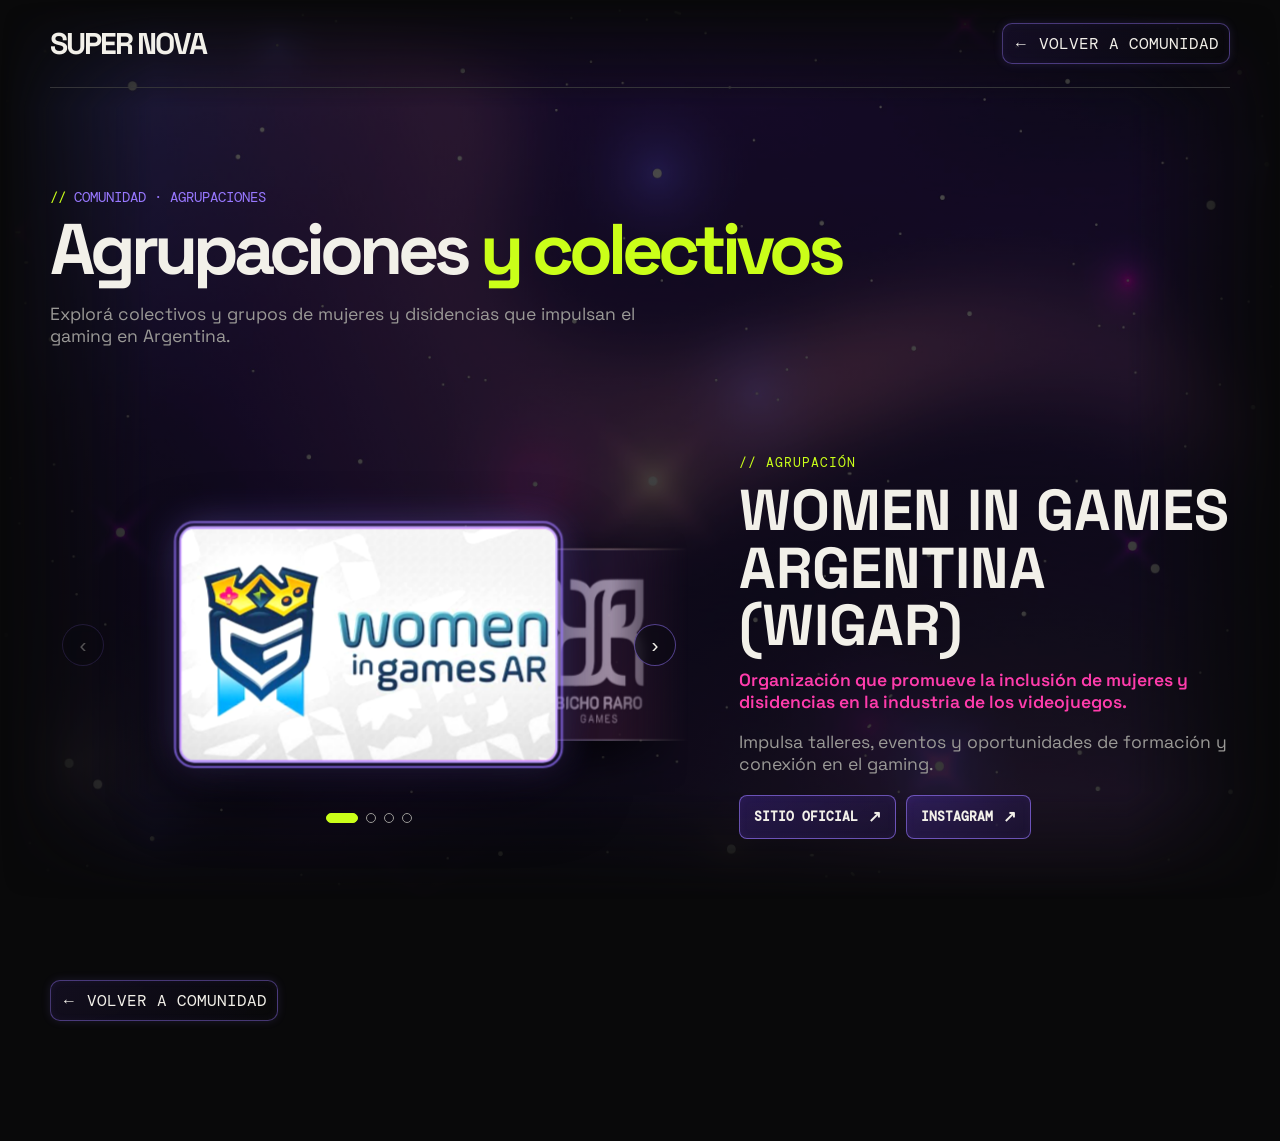
==== commit 4ec36ae2: "Add files via upload" ====
--- a/agrupaciones.html
+++ b/agrupaciones.html
@@ -3,7 +3,7 @@
 <head>
     <meta charset="UTF-8">
     <meta name="viewport" content="width=device-width, initial-scale=1.0">
-    <title>Industria nacional | Fem Respawn</title>
+    <title>Agrupaciones | SUPERNOVA</title>
 
     <link rel="preconnect" href="https://fonts.googleapis.com">
     <link rel="preconnect" href="https://fonts.gstatic.com" crossorigin>
@@ -11,9 +11,8 @@
     <link rel="stylesheet" href="styles.css">
 
     <style>
-        .ind-hero { display: grid; grid-template-columns: minmax(0, 1fr) minmax(240px, 360px); align-items: center; gap: clamp(18px, 4vw, 48px); padding: 0 0 22px; }
+        .ind-hero { display: grid; grid-template-columns: minmax(0, 1fr); align-items: center; gap: clamp(18px, 4vw, 48px); padding: 0 0 22px; }
         .ind-hero-copy { min-width: 0; }
-        .ind-argentina-float { display: block; width: min(100%, 160px); height: auto; max-height: 240px; object-fit: contain; justify-self: center; filter: drop-shadow(0 12px 18px rgba(0,0,0,.24)); translate: var(--pointer-shift-x, 0px) var(--pointer-shift-y, 0px); transition: translate .42s cubic-bezier(.2, .75, .25, 1); --float-duration: 8s; --float-delay: -1.5s; --float-drift: -8px; --float-angle: 4deg; animation: areas-space-drift var(--float-duration) ease-in-out var(--float-delay) infinite alternate; }
         .ind-hero h1 { font-family: 'Space Grotesk', sans-serif; font-size: clamp(2.4rem, 5.6vw, 4.75rem); line-height: 1; margin: 8px 0 14px; }
         .ind-hero h1 span { color: var(--green); }
         .ind-hero p { max-width: 620px; color: var(--gray); font-size: 1.1rem; }
@@ -67,8 +66,7 @@
         }
 
         @media (max-width: 560px) {
-            .ind-hero { grid-template-columns: 1fr; gap: 34px; }
-            .ind-argentina-float { width: min(100%, 160px); justify-self: center; }
+            .ind-hero { grid-template-columns: 1fr; }
         }
 
         @media (max-width: 480px) {
@@ -80,18 +78,14 @@
             .ind-arrow-next { right: 4px; }
         }
 
-        @media (prefers-reduced-motion: reduce) {
-            .ind-argentina-float { animation: none; translate: none; transition: none; }
-        }
     </style>
 </head>
 
 <body class="guide-page industry-page">
 
     <header class="guide-header">
-        <a href="index.html" class="logo" aria-label="Fem Respawn, volver al inicio">
-            <span class="logo-main">Fem</span>
-            <span class="logo-sub">Respawn</span>
+        <a href="index.html" class="logo" aria-label="SUPERNOVA, expandiendo los límites del juego..">
+            <span class="logo-main">SUPER NOVA</span>
         </a>
         <a class="guide-back" href="index.html#comunidad">← VOLVER A COMUNIDAD</a>
     </header>
@@ -104,7 +98,6 @@
                 <h1>Agrupaciones <span>y colectivos</span></h1>
                 <p>Explorá colectivos y grupos de mujeres y disidencias que impulsan el gaming en Argentina.</p>
             </div>
-            <img class="ind-argentina-float" src="msn.png" alt="" aria-hidden="true">
         </section>
 
         <!-- Reemplazá cada img/src, título, texto y link por los datos reales -->
@@ -137,8 +130,8 @@
         const items = [
             { img: 'wigar.jpg', tag: '// AGRUPACIÓN', name: 'Women in Games Argentina (WIGAr)', sub: 'Organización que promueve la inclusión de mujeres y disidencias en la industria de los videojuegos.', desc: 'Impulsa talleres, eventos y oportunidades de formación y conexión en el gaming.', links: [{ label: 'SITIO OFICIAL', url: 'https://www.womeningamesargentina.org/' }, { label: 'INSTAGRAM', url: 'https://www.instagram.com/womeningamesargentina/?hl=es' }] },
             { img: 'bichoraro.jpg', tag: '// COOPERATIVA', name: 'Bicho Raro Games', sub: 'Cooperativa argentina de desarrollo de videojuegos fundada por mujeres.', desc: 'Crea juegos educativos y experiencias con narrativas personales y sociales, y también ofrece servicios de desarrollo y capacitación. Ideal para quienes quieren conocer el lado profesional y creativo del gaming.', links: [{ label: 'ITCHI.IO', url: 'https://bicho-raro.itch.io/' }, { label: 'LINKEDIN', url: 'https://www.linkedin.com/company/bichorarocoop' }, { label: 'Instagram', url: 'https://www.instagram.com/bichoraro.games/' }  ] },
-            { img: 'cienciagamer.png', tag: '// INVESTIGACIÓN', name: 'Ciencia Gamer Ok', sub: 'Proyecto de investigación dedeicado a la ciencia y videojuegos.', desc: 'Acerca los conocimientos científicos actuales sobre el uso de videojuegos, encargandose de "traducir" documentos académicos y artículos científicos. ', links: [{ label: 'SITIO OFICIAL', url: 'https://cienciagamer.com/index.html' }, { label: 'INSTAGRAM', url: 'https://www.instagram.com/cienciagamerok/' }, { label: 'LINKEDIN', url: 'https://www.linkedin.com/company/ciencia-gamer/' }] },
-            { img: 'sheroesingames.jpg', tag: '// INICIATIVA', name: 'Sheroes in games', sub: 'Iniciativa de programación de videojuegos para mujeres y niñas.', desc: 'Un proyecto educativo y comunitario que busca reducir la brecha de género en la industria de los videojuegos, fomentando la participación de mujeres y disidencias desde edades temprana.', links: [{ label: 'INSTAGRAM', url: 'https://www.instagram.com/sheroesingames/' }] },
+            { img: 'cienciagamer.png', fit: 'contain', imageBackground: '#fff', tag: '// INVESTIGACIÓN', name: 'Ciencia Gamer Ok', sub: 'Proyecto de investigación dedicado a la ciencia y los videojuegos.', desc: 'Difunde conocimientos científicos actuales sobre el uso de los videojuegos y se encarga de traducir documentos académicos y artículos científicos.', links: [{ label: 'SITIO OFICIAL', url: 'https://cienciagamer.com/index.html' }, { label: 'INSTAGRAM', url: 'https://www.instagram.com/cienciagamerok/' }, { label: 'LINKEDIN', url: 'https://www.linkedin.com/company/ciencia-gamer/' }] },
+            { img: 'sheroes.jpg',  fit: 'contain', imageBackground: '#fff', tag: '// INICIATIVA', name: 'Sheroes in games', sub: 'Iniciativa de programación de videojuegos para mujeres y niñas.', desc: 'Un proyecto educativo y comunitario que busca reducir la brecha de género en la industria de los videojuegos y fomentar la participación de mujeres y disidencias desde edades tempranas.', links: [{ label: 'INSTAGRAM', url: 'https://www.instagram.com/sheroesingames/' }] },
         ];
 
         const stage = document.getElementById('stage');
@@ -155,6 +148,8 @@
             const img = s.firstChild;
             img.src = it.img;
             if (it.pos) img.style.objectPosition = it.pos;
+            if (it.fit) img.style.objectFit = it.fit;
+            if (it.imageBackground) img.style.backgroundColor = it.imageBackground;
             img.onerror = () => img.remove();
             slideTrack.appendChild(s);
             s.addEventListener('click', () => { if (!drag?.moved) go(i); });
@@ -273,43 +268,8 @@
 
         go(Math.max(0, items.findIndex(it => it.img === 'storyteller.jpg')));
 
-        const argentinaScene = document.querySelector('.ind-hero');
-        const argentinaFloat = document.querySelector('.ind-argentina-float');
-        const reduceMotion = window.matchMedia('(prefers-reduced-motion: reduce)').matches;
-        const canRepelArgentina = !reduceMotion && window.matchMedia('(hover: hover) and (pointer: fine)').matches;
-
-        if (canRepelArgentina) {
-            let pointerX = 0;
-            let pointerY = 0;
-            let pointerFrame = 0;
-
-            argentinaScene.addEventListener('pointermove', event => {
-                if (event.pointerType !== 'mouse') return;
-                pointerX = event.clientX;
-                pointerY = event.clientY;
-                if (pointerFrame) return;
-
-                pointerFrame = requestAnimationFrame(() => {
-                    pointerFrame = 0;
-                    const rect = argentinaFloat.getBoundingClientRect();
-                    const deltaX = rect.left + rect.width / 2 - pointerX;
-                    const deltaY = rect.top + rect.height / 2 - pointerY;
-                    const distance = Math.hypot(deltaX, deltaY);
-                    const strength = Math.max(0, 1 - distance / 120);
-                    const amount = distance ? (strength * 28) / distance : 0;
-                    argentinaFloat.style.setProperty('--pointer-shift-x', `${deltaX * amount}px`);
-                    argentinaFloat.style.setProperty('--pointer-shift-y', `${deltaY * amount}px`);
-                });
-            });
-
-            argentinaScene.addEventListener('pointerleave', () => {
-                if (pointerFrame) cancelAnimationFrame(pointerFrame);
-                pointerFrame = 0;
-                argentinaFloat.style.setProperty('--pointer-shift-x', '0px');
-                argentinaFloat.style.setProperty('--pointer-shift-y', '0px');
-            });
-        }
     </script>
 
+    <script src="sparkles.js"></script>
 </body>
 </html>
--- a/styles.css
+++ b/styles.css
@@ -84,7 +84,10 @@
 body.guide-page.guide-start-page,
 body.guide-page.glossary-page,
 body.guide-page.quiz-page,
-body.guide-page.industry-page {
+body.guide-page.industry-page,
+body.guide-page.tournament-page,
+body.guide-page.teams-page,
+body.guide-page.circuitos-page {
     position: relative;
     isolation: isolate;
     background: var(--black);
@@ -93,7 +96,10 @@
 body.guide-page.guide-start-page::before,
 body.guide-page.glossary-page::before,
 body.guide-page.quiz-page::before,
-body.guide-page.industry-page::before {
+body.guide-page.industry-page::before,
+body.guide-page.tournament-page::before,
+body.guide-page.teams-page::before,
+body.guide-page.circuitos-page::before {
     content: "";
     position: fixed;
     z-index: -1;
@@ -910,9 +916,13 @@
 
 .competi-item {
 
+    display: block;
+    min-height: 64px;
     padding: 14px 0;
     border-top: 1px solid var(--dark-gray);
-    cursor: default;
+    color: inherit;
+    text-decoration: none;
+    cursor: pointer;
     transition: .25s;
 
 }
@@ -924,17 +934,52 @@
     color: var(--off-white);
     font-size: 17px;
     line-height: 1.1;
-    font-weight: 500;
 
 }
 
 
 .competi-item p {
 
-    margin: 10px 0 0;
+    max-height: 0;
+    margin: 0;
+    overflow: hidden;
     color: var(--gray);
-    font-size: 12px;
-    line-height: 1.4;
+    font-size: 13px;
+    line-height: 1.35;
+    opacity: 0;
+    transition: .25s;
+
+}
+
+
+.competi-item:hover,
+.competi-item:focus-visible {
+
+    padding-right: 14px;
+    padding-left: 14px;
+    background: var(--green);
+    color: var(--black);
+    outline: none;
+
+}
+
+
+.competi-item:hover h3,
+.competi-item:focus-visible h3,
+.competi-item:hover p,
+.competi-item:focus-visible p {
+
+    color: var(--black);
+
+}
+
+
+.competi-item:hover p,
+.competi-item:focus-visible p {
+
+    max-height: 90px;
+    margin-top: 10px;
+    opacity: 1;
 
 }
 
@@ -2065,7 +2110,8 @@
 
 @media (max-width: 500px) {
 
-    .explore-option p {
+    .explore-option p,
+    .competi-item p {
 
         max-height: none;
 
@@ -2161,7 +2207,8 @@
 
 .guide-page .guide-back[href="index.html#explora"],
 .guide-page .guide-back[href="index.html#trabaja"],
-.guide-page .guide-back[href="index.html#comunidad"] {
+    .guide-page .guide-back[href="index.html#comunidad"],
+    .guide-page .guide-back[href="index.html#competi"] {
     display: inline-flex;
     align-items: center;
     justify-content: center;
@@ -2183,7 +2230,10 @@
 .guide-page .guide-back[href="index.html#trabaja"]:active,
 .guide-page .guide-back[href="index.html#comunidad"]:hover,
 .guide-page .guide-back[href="index.html#comunidad"]:focus-visible,
-.guide-page .guide-back[href="index.html#comunidad"]:active {
+.guide-page .guide-back[href="index.html#comunidad"]:active,
+.guide-page .guide-back[href="index.html#competi"]:hover,
+.guide-page .guide-back[href="index.html#competi"]:focus-visible,
+.guide-page .guide-back[href="index.html#competi"]:active {
     border-color: rgba(182, 157, 255, .72);
     background: rgba(152, 120, 255, .1);
     box-shadow: inset 0 0 6px rgba(152, 120, 255, .1);
@@ -2204,7 +2254,8 @@
 
     .guide-page .guide-back[href="index.html#explora"],
     .guide-page .guide-back[href="index.html#trabaja"],
-    .guide-page .guide-back[href="index.html#comunidad"] {
+    .guide-page .guide-back[href="index.html#comunidad"],
+    .guide-page .guide-back[href="index.html#competi"] {
         padding: 8px;
         font-size: 14px;
     }
@@ -2675,6 +2726,15 @@
     margin-top: 75px;
     padding: 14px 0;
     border-top: 1px solid var(--dark-gray);
+
+}
+
+
+.tournament-page .guide-back-bottom[href="index.html#competi"],
+.teams-page .guide-back-bottom[href="index.html#competi"],
+.circuitos-page .guide-back-bottom[href="index.html#competi"] {
+
+    border-top-color: rgba(152, 120, 255, .42);
 
 }
 
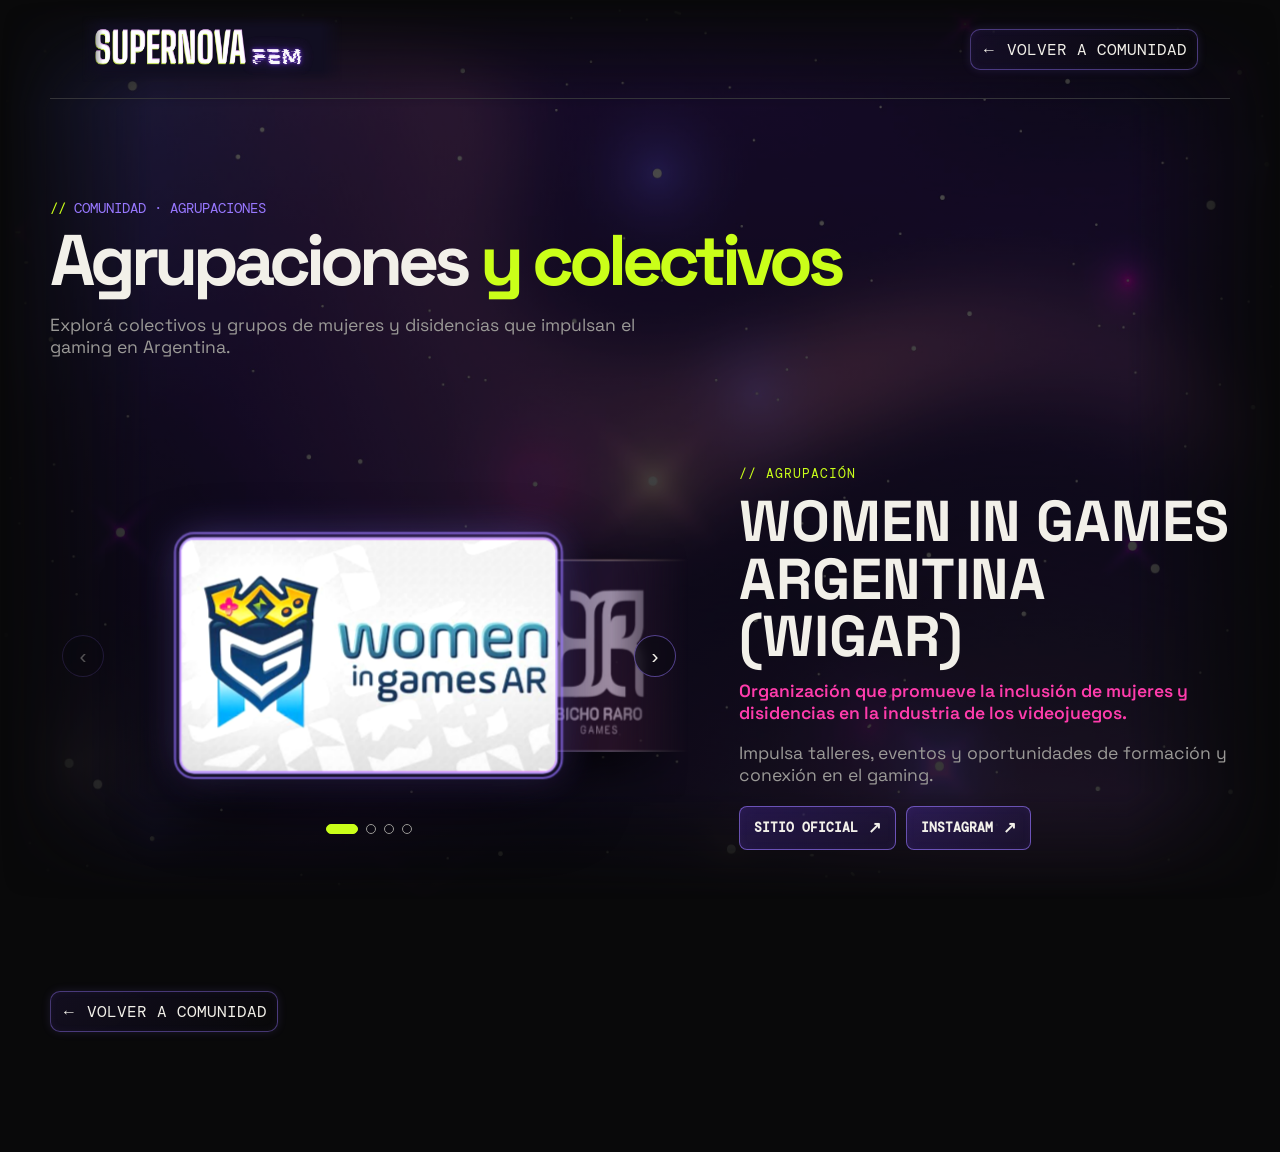
==== commit 58102acf: "Add files via upload" ====
--- a/agrupaciones.html
+++ b/agrupaciones.html
@@ -78,6 +78,47 @@
             .ind-arrow-next { right: 4px; }
         }
 
+          /* Responsive rules */
+        @media (max-width: 900px) {
+            .circ-mindset-grid {
+                grid-template-columns: 1fr;
+            }
+
+            .circ-roles-grid {
+                grid-template-columns: repeat(2, 1fr);
+            }
+        }
+
+       .guide-header {
+            display: flex;
+            align-items: center;
+            justify-content: space-between;
+            padding: 16px 32px;
+            position: relative;
+            z-index: 10;
+            background: transparent;
+        }
+
+        .logo-main {
+            width: 260px;
+            height: 66px;
+            object-fit: cover;
+            object-position: center;
+            
+            /* Transparencia gradual en los bordes */
+            -webkit-mask-image:
+            linear-gradient(to right, transparent, #000 8%, #000 92%, transparent),
+            linear-gradient(to bottom, transparent, #000 18%, #000 82%, transparent);
+            
+            -webkit-mask-composite: source-in;
+            
+            mask-image:
+            linear-gradient(to right, transparent, #000 8%, #000 92%, transparent),
+            linear-gradient(to bottom, transparent, #000 18%, #000 82%, transparent);
+            
+            mask-composite: intersect;
+        }
+
     </style>
 </head>
 
@@ -85,7 +126,7 @@
 
     <header class="guide-header">
         <a href="index.html" class="logo" aria-label="SUPERNOVA, expandiendo los límites del juego..">
-            <span class="logo-main">SUPER NOVA</span>
+            <img src="a ver.jpg" alt="SUPERNOVA" class="logo-main">
         </a>
         <a class="guide-back" href="index.html#comunidad">← VOLVER A COMUNIDAD</a>
     </header>
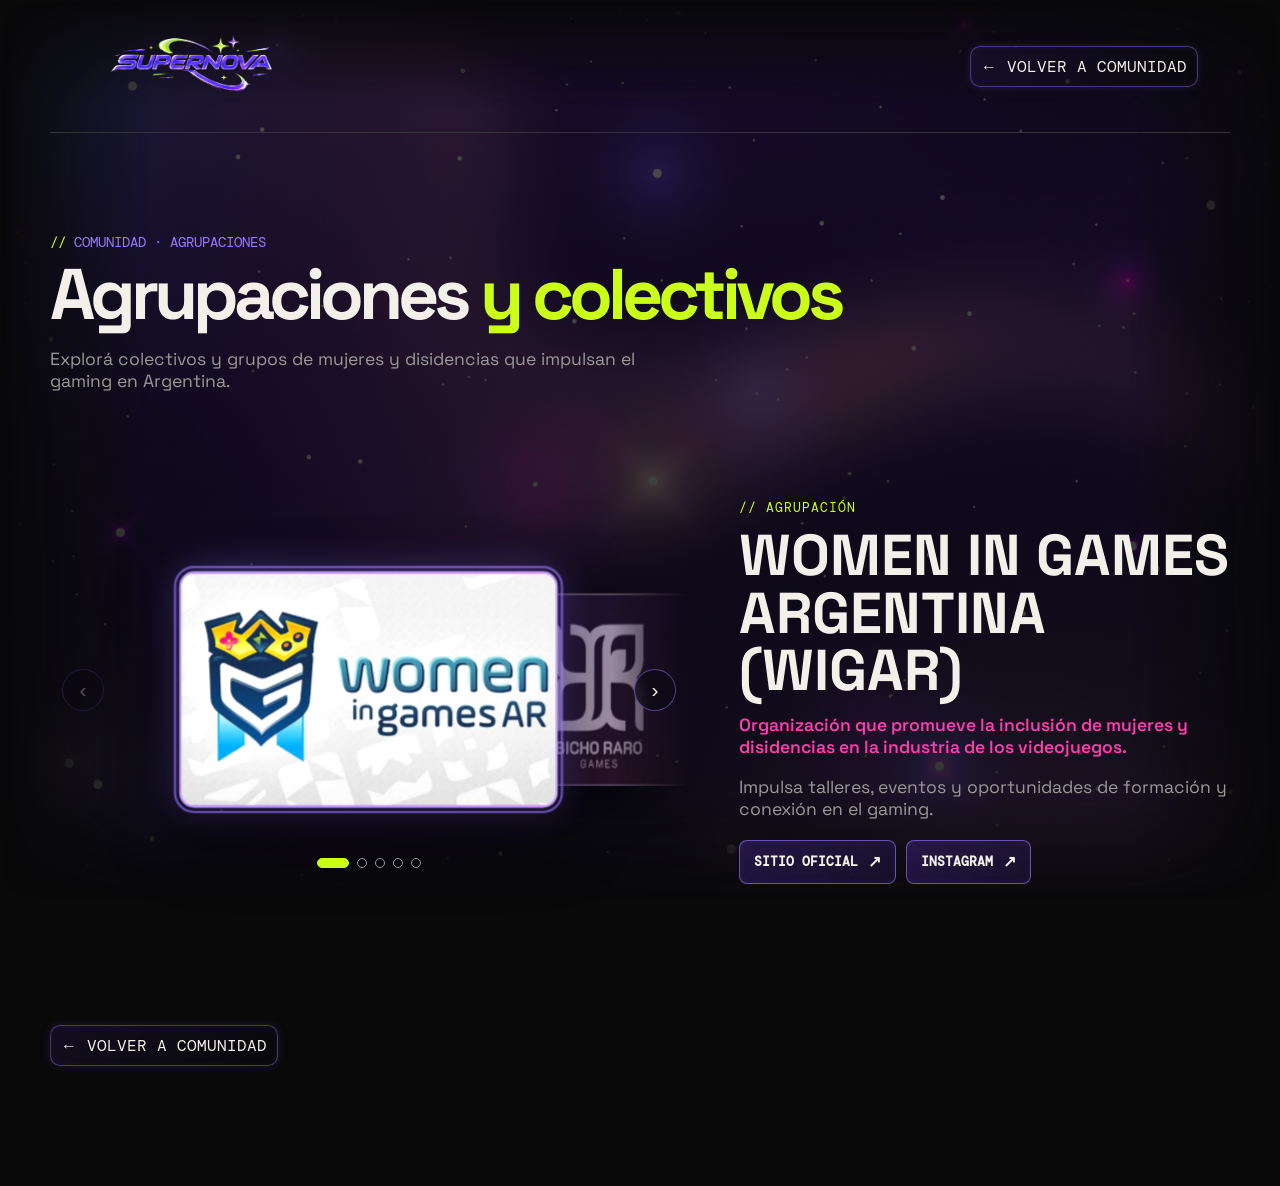
==== commit 4326c2fb: "Add files via upload" ====
--- a/agrupaciones.html
+++ b/agrupaciones.html
@@ -99,25 +99,24 @@
             background: transparent;
         }
 
-        .logo-main {
-            width: 260px;
-            height: 66px;
-            object-fit: cover;
-            object-position: center;
-            
-            /* Transparencia gradual en los bordes */
-            -webkit-mask-image:
-            linear-gradient(to right, transparent, #000 8%, #000 92%, transparent),
-            linear-gradient(to bottom, transparent, #000 18%, #000 82%, transparent);
-            
-            -webkit-mask-composite: source-in;
-            
-            mask-image:
-            linear-gradient(to right, transparent, #000 8%, #000 92%, transparent),
-            linear-gradient(to bottom, transparent, #000 18%, #000 82%, transparent);
-            
-            mask-composite: intersect;
-        }
+         .logo-main {
+        width: 220px;
+        height: 100px;
+        object-fit: contain;
+        object-position: center;
+        /* Conservá tus reglas de máscara actuales */
+         -webkit-mask-image:
+        linear-gradient(to right, transparent, #000 8%, #000 92%, transparent),
+        linear-gradient(to bottom, transparent, #000 18%, #000 82%, transparent);
+        
+        -webkit-mask-composite: source-in;
+        
+        mask-image:
+        linear-gradient(to right, transparent, #000 8%, #000 92%, transparent),
+        linear-gradient(to bottom, transparent, #000 18%, #000 82%, transparent);
+        
+        mask-composite: intersect;
+    }
 
     </style>
 </head>
@@ -126,7 +125,7 @@
 
     <header class="guide-header">
         <a href="index.html" class="logo" aria-label="SUPERNOVA, expandiendo los límites del juego..">
-            <img src="a ver.jpg" alt="SUPERNOVA" class="logo-main">
+            <img src="logo supernova finale.png" alt="SUPERNOVA" class="logo-main">
         </a>
         <a class="guide-back" href="index.html#comunidad">← VOLVER A COMUNIDAD</a>
     </header>
@@ -172,7 +171,8 @@
             { img: 'wigar.jpg', tag: '// AGRUPACIÓN', name: 'Women in Games Argentina (WIGAr)', sub: 'Organización que promueve la inclusión de mujeres y disidencias en la industria de los videojuegos.', desc: 'Impulsa talleres, eventos y oportunidades de formación y conexión en el gaming.', links: [{ label: 'SITIO OFICIAL', url: 'https://www.womeningamesargentina.org/' }, { label: 'INSTAGRAM', url: 'https://www.instagram.com/womeningamesargentina/?hl=es' }] },
             { img: 'bichoraro.jpg', tag: '// COOPERATIVA', name: 'Bicho Raro Games', sub: 'Cooperativa argentina de desarrollo de videojuegos fundada por mujeres.', desc: 'Crea juegos educativos y experiencias con narrativas personales y sociales, y también ofrece servicios de desarrollo y capacitación. Ideal para quienes quieren conocer el lado profesional y creativo del gaming.', links: [{ label: 'ITCHI.IO', url: 'https://bicho-raro.itch.io/' }, { label: 'LINKEDIN', url: 'https://www.linkedin.com/company/bichorarocoop' }, { label: 'Instagram', url: 'https://www.instagram.com/bichoraro.games/' }  ] },
             { img: 'cienciagamer.png', fit: 'contain', imageBackground: '#fff', tag: '// INVESTIGACIÓN', name: 'Ciencia Gamer Ok', sub: 'Proyecto de investigación dedicado a la ciencia y los videojuegos.', desc: 'Difunde conocimientos científicos actuales sobre el uso de los videojuegos y se encarga de traducir documentos académicos y artículos científicos.', links: [{ label: 'SITIO OFICIAL', url: 'https://cienciagamer.com/index.html' }, { label: 'INSTAGRAM', url: 'https://www.instagram.com/cienciagamerok/' }, { label: 'LINKEDIN', url: 'https://www.linkedin.com/company/ciencia-gamer/' }] },
-            { img: 'sheroes.jpg',  fit: 'contain', imageBackground: '#fff', tag: '// INICIATIVA', name: 'Sheroes in games', sub: 'Iniciativa de programación de videojuegos para mujeres y niñas.', desc: 'Un proyecto educativo y comunitario que busca reducir la brecha de género en la industria de los videojuegos y fomentar la participación de mujeres y disidencias desde edades tempranas.', links: [{ label: 'INSTAGRAM', url: 'https://www.instagram.com/sheroesingames/' }] },
+            { img: 'sheroes.jpg',  fit: 'contain', imageBackground: '#862266', tag: '// INICIATIVA', name: 'Sheroes in games', sub: 'Iniciativa de programación de videojuegos para mujeres y niñas.', desc: 'Un proyecto educativo y comunitario que busca reducir la brecha de género en la industria de los videojuegos y fomentar la participación de mujeres y disidencias desde edades tempranas.', links: [{ label: 'INSTAGRAM', url: 'https://www.instagram.com/sheroesingames/' }] },
+            { img: 'devaaa.png',  tag: '// ASOCIACIÓN', name: 'DEVA', sub: 'Asociación de Deportes Electrónicos y Videojuegos de Argentina.', desc: 'Asociación civil sin fines de lucro enfocada en promocionar y profesionalizar los esports desde un marco educativo, social y deportivo en el país.', links: [{ label: 'SITIO OFICIAL', url: 'https://www.deva.org.ar/' }] }
         ];
 
         const stage = document.getElementById('stage');
--- a/styles.css
+++ b/styles.css
@@ -1,5 +1,5 @@
 /* ==================================================
-    GREMIO FEM RESPAWN — ESTILOS
+    SUPERNOVA — ESTILOS
    ================================================== */
 
 
@@ -263,7 +263,7 @@
     z-index: -1;
     background-image:
         linear-gradient(90deg, rgba(9, 9, 10, .76) 0%, rgba(9, 9, 10, .52) 38%, rgba(9, 9, 10, .08) 78%),
-        url("cute banner-Photoroom.png");
+        url("Portal Y2K con joystick y trofeo-Photoroom.png");
     background-position: center;
     background-size: cover;
     background-repeat: no-repeat;
@@ -1180,34 +1180,25 @@
 
 
 .trophy-image {
-
     position: absolute;
-
     left: 50%;
-
     top: 50%;
-
     transform: translate(-45%, -50%);
-
     width: 88%;
-
     max-width: none;
-
     z-index: 2;
-
     object-fit: contain;
-
     height: auto;
 
     -webkit-mask-image:
         linear-gradient(90deg, transparent 0%, rgba(0, 0, 0, 0.08) 8%, rgba(0, 0, 0, 0.55) 20%, #000 32%, #000 54%, rgba(0, 0, 0, 0.55) 68%, rgba(0, 0, 0, 0.08) 80%, transparent 90%),
-        linear-gradient(180deg, transparent 0%, #000 14%, #000 58%, rgba(0, 0, 0, 0.55) 70%, rgba(0, 0, 0, 0.08) 82%, transparent 90%);
+        linear-gradient(180deg, transparent 0%,transparent 20%, #000 25%, #000 65%, rgba(0, 0, 0, 0.55) 75%, rgba(0, 0, 0, 0.08) 85%, transparent 100%);
 
     -webkit-mask-composite: source-in;
 
     mask-image:
         linear-gradient(90deg, transparent 0%, rgba(0, 0, 0, 0.08) 8%, rgba(0, 0, 0, 0.55) 20%, #000 32%, #000 54%, rgba(0, 0, 0, 0.55) 68%, rgba(0, 0, 0, 0.08) 80%, transparent 90%),
-        linear-gradient(180deg, transparent 0%, #000 14%, #000 58%, rgba(0, 0, 0, 0.55) 70%, rgba(0, 0, 0, 0.08) 82%, transparent 90%);
+        linear-gradient(180deg, transparent 0%, transparent 20%, #000 25%, #000 65%, rgba(0, 0, 0, 0.55) 75%, rgba(0, 0, 0, 0.08) 85%, transparent 100%);
 
     mask-composite: intersect;
 }
@@ -1774,7 +1765,7 @@
 
         background-image:
             linear-gradient(180deg, rgba(9, 9, 10, 0.08), rgba(9, 9, 10, 0.18)),
-            url("cute banner-Photoroom.png");
+            url("Portal Y2K con joystick y trofeo-Photoroom.png");
 
         background-position: center, center bottom;
 
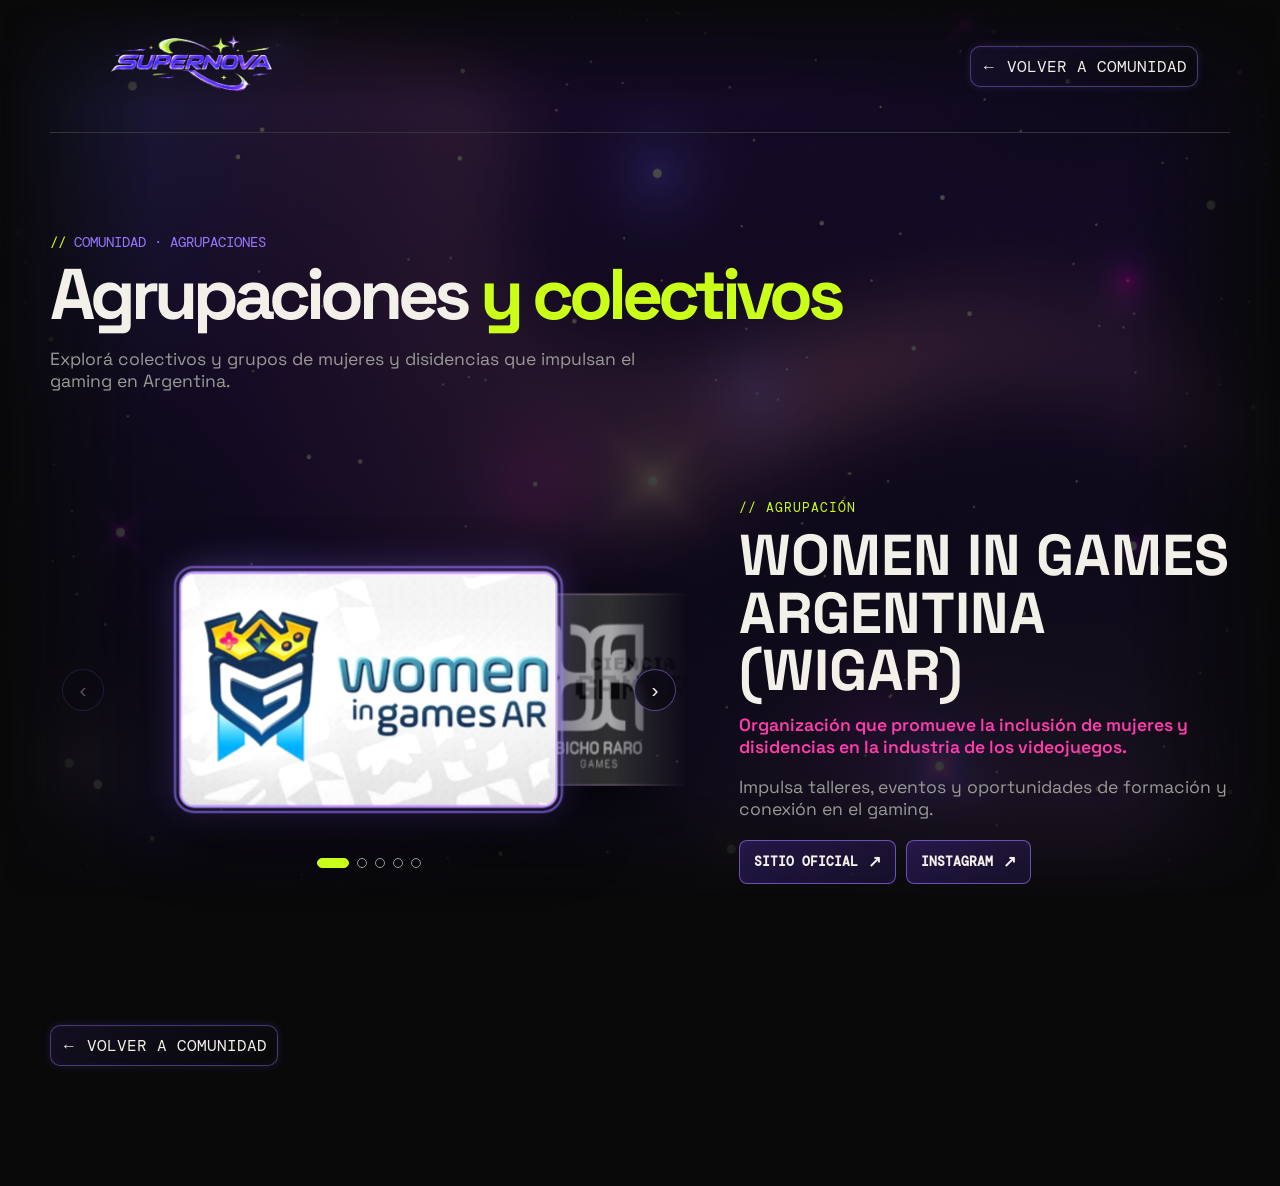
==== commit da80e4db: "Update agrupaciones.html" ====
--- a/agrupaciones.html
+++ b/agrupaciones.html
@@ -170,7 +170,7 @@
         const items = [
             { img: 'wigar.jpg', tag: '// AGRUPACIÓN', name: 'Women in Games Argentina (WIGAr)', sub: 'Organización que promueve la inclusión de mujeres y disidencias en la industria de los videojuegos.', desc: 'Impulsa talleres, eventos y oportunidades de formación y conexión en el gaming.', links: [{ label: 'SITIO OFICIAL', url: 'https://www.womeningamesargentina.org/' }, { label: 'INSTAGRAM', url: 'https://www.instagram.com/womeningamesargentina/?hl=es' }] },
             { img: 'bichoraro.jpg', tag: '// COOPERATIVA', name: 'Bicho Raro Games', sub: 'Cooperativa argentina de desarrollo de videojuegos fundada por mujeres.', desc: 'Crea juegos educativos y experiencias con narrativas personales y sociales, y también ofrece servicios de desarrollo y capacitación. Ideal para quienes quieren conocer el lado profesional y creativo del gaming.', links: [{ label: 'ITCHI.IO', url: 'https://bicho-raro.itch.io/' }, { label: 'LINKEDIN', url: 'https://www.linkedin.com/company/bichorarocoop' }, { label: 'Instagram', url: 'https://www.instagram.com/bichoraro.games/' }  ] },
-            { img: 'cienciagamer.png', fit: 'contain', imageBackground: '#fff', tag: '// INVESTIGACIÓN', name: 'Ciencia Gamer Ok', sub: 'Proyecto de investigación dedicado a la ciencia y los videojuegos.', desc: 'Difunde conocimientos científicos actuales sobre el uso de los videojuegos y se encarga de traducir documentos académicos y artículos científicos.', links: [{ label: 'SITIO OFICIAL', url: 'https://cienciagamer.com/index.html' }, { label: 'INSTAGRAM', url: 'https://www.instagram.com/cienciagamerok/' }, { label: 'LINKEDIN', url: 'https://www.linkedin.com/company/ciencia-gamer/' }] },
+            { img: 'cienciagamer.PNG', fit: 'contain', imageBackground: '#fff', tag: '// INVESTIGACIÓN', name: 'Ciencia Gamer Ok', sub: 'Proyecto de investigación dedicado a la ciencia y los videojuegos.', desc: 'Difunde conocimientos científicos actuales sobre el uso de los videojuegos y se encarga de traducir documentos académicos y artículos científicos.', links: [{ label: 'SITIO OFICIAL', url: 'https://cienciagamer.com/index.html' }, { label: 'INSTAGRAM', url: 'https://www.instagram.com/cienciagamerok/' }, { label: 'LINKEDIN', url: 'https://www.linkedin.com/company/ciencia-gamer/' }] },
             { img: 'sheroes.jpg',  fit: 'contain', imageBackground: '#862266', tag: '// INICIATIVA', name: 'Sheroes in games', sub: 'Iniciativa de programación de videojuegos para mujeres y niñas.', desc: 'Un proyecto educativo y comunitario que busca reducir la brecha de género en la industria de los videojuegos y fomentar la participación de mujeres y disidencias desde edades tempranas.', links: [{ label: 'INSTAGRAM', url: 'https://www.instagram.com/sheroesingames/' }] },
             { img: 'devaaa.png',  tag: '// ASOCIACIÓN', name: 'DEVA', sub: 'Asociación de Deportes Electrónicos y Videojuegos de Argentina.', desc: 'Asociación civil sin fines de lucro enfocada en promocionar y profesionalizar los esports desde un marco educativo, social y deportivo en el país.', links: [{ label: 'SITIO OFICIAL', url: 'https://www.deva.org.ar/' }] }
         ];
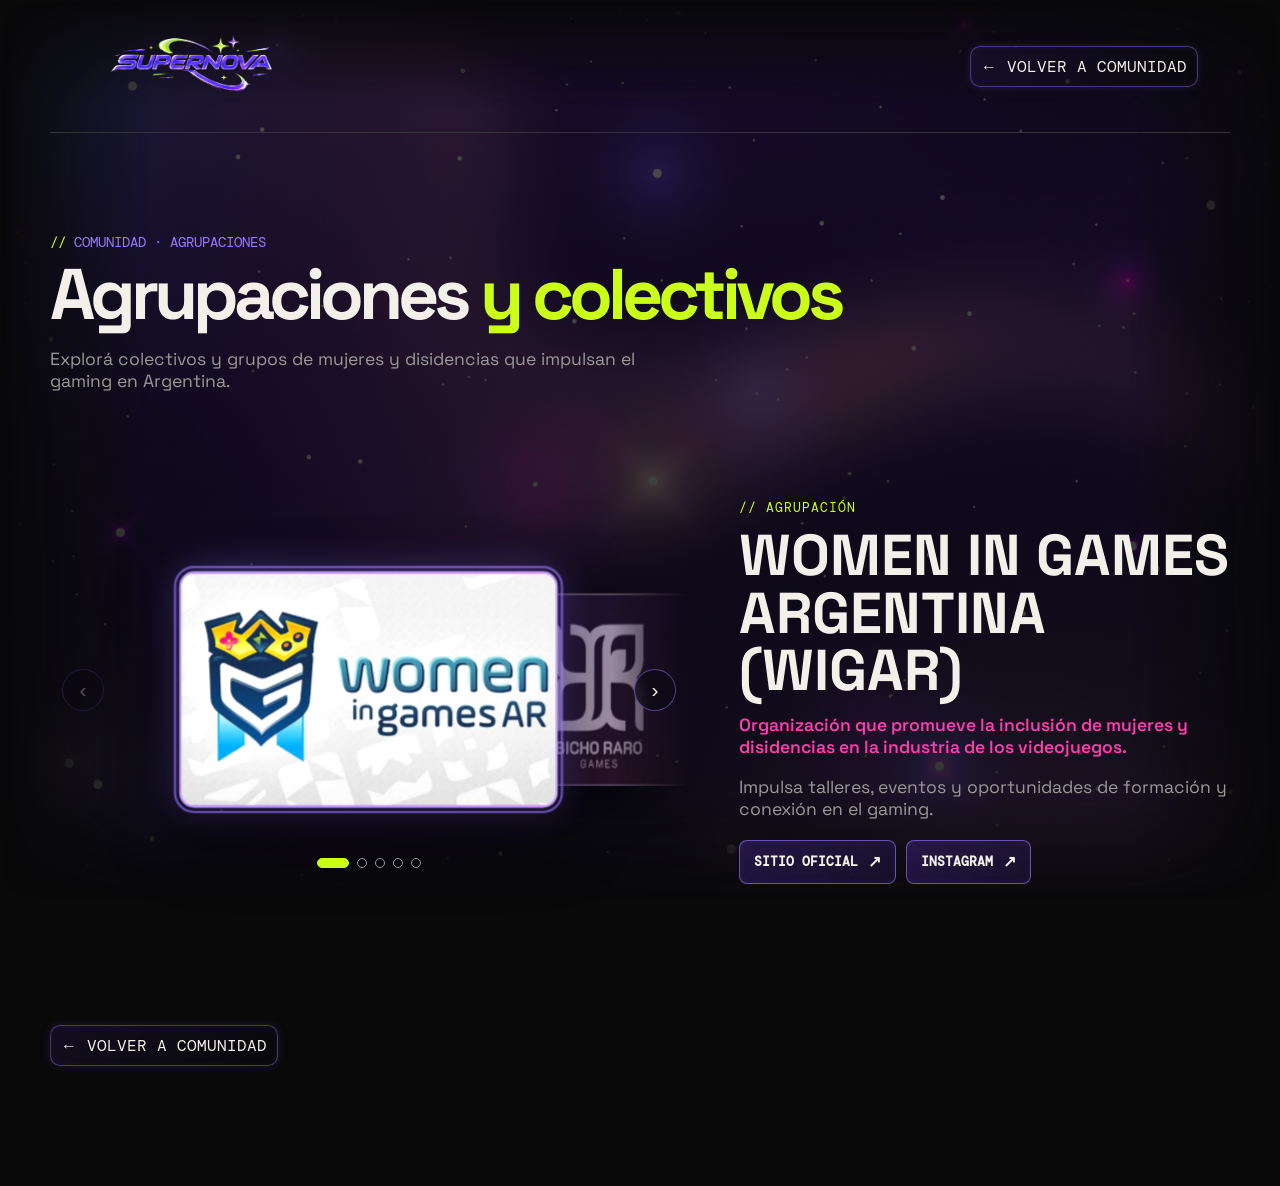
==== commit fb8d224d: "Add files via upload" ====
--- a/agrupaciones.html
+++ b/agrupaciones.html
@@ -170,7 +170,7 @@
         const items = [
             { img: 'wigar.jpg', tag: '// AGRUPACIÓN', name: 'Women in Games Argentina (WIGAr)', sub: 'Organización que promueve la inclusión de mujeres y disidencias en la industria de los videojuegos.', desc: 'Impulsa talleres, eventos y oportunidades de formación y conexión en el gaming.', links: [{ label: 'SITIO OFICIAL', url: 'https://www.womeningamesargentina.org/' }, { label: 'INSTAGRAM', url: 'https://www.instagram.com/womeningamesargentina/?hl=es' }] },
             { img: 'bichoraro.jpg', tag: '// COOPERATIVA', name: 'Bicho Raro Games', sub: 'Cooperativa argentina de desarrollo de videojuegos fundada por mujeres.', desc: 'Crea juegos educativos y experiencias con narrativas personales y sociales, y también ofrece servicios de desarrollo y capacitación. Ideal para quienes quieren conocer el lado profesional y creativo del gaming.', links: [{ label: 'ITCHI.IO', url: 'https://bicho-raro.itch.io/' }, { label: 'LINKEDIN', url: 'https://www.linkedin.com/company/bichorarocoop' }, { label: 'Instagram', url: 'https://www.instagram.com/bichoraro.games/' }  ] },
-            { img: 'cienciagamer.PNG', fit: 'contain', imageBackground: '#fff', tag: '// INVESTIGACIÓN', name: 'Ciencia Gamer Ok', sub: 'Proyecto de investigación dedicado a la ciencia y los videojuegos.', desc: 'Difunde conocimientos científicos actuales sobre el uso de los videojuegos y se encarga de traducir documentos académicos y artículos científicos.', links: [{ label: 'SITIO OFICIAL', url: 'https://cienciagamer.com/index.html' }, { label: 'INSTAGRAM', url: 'https://www.instagram.com/cienciagamerok/' }, { label: 'LINKEDIN', url: 'https://www.linkedin.com/company/ciencia-gamer/' }] },
+            { img: 'gamerciencia.jpg', fit: 'contain', imageBackground: '#fff', tag: '// INVESTIGACIÓN', name: 'Ciencia Gamer Ok', sub: 'Proyecto de investigación dedicado a la ciencia y los videojuegos.', desc: 'Difunde conocimientos científicos actuales sobre el uso de los videojuegos y se encarga de traducir documentos académicos y artículos científicos.', links: [{ label: 'SITIO OFICIAL', url: 'https://cienciagamer.com/index.html' }, { label: 'INSTAGRAM', url: 'https://www.instagram.com/cienciagamerok/' }, { label: 'LINKEDIN', url: 'https://www.linkedin.com/company/ciencia-gamer/' }] },
             { img: 'sheroes.jpg',  fit: 'contain', imageBackground: '#862266', tag: '// INICIATIVA', name: 'Sheroes in games', sub: 'Iniciativa de programación de videojuegos para mujeres y niñas.', desc: 'Un proyecto educativo y comunitario que busca reducir la brecha de género en la industria de los videojuegos y fomentar la participación de mujeres y disidencias desde edades tempranas.', links: [{ label: 'INSTAGRAM', url: 'https://www.instagram.com/sheroesingames/' }] },
             { img: 'devaaa.png',  tag: '// ASOCIACIÓN', name: 'DEVA', sub: 'Asociación de Deportes Electrónicos y Videojuegos de Argentina.', desc: 'Asociación civil sin fines de lucro enfocada en promocionar y profesionalizar los esports desde un marco educativo, social y deportivo en el país.', links: [{ label: 'SITIO OFICIAL', url: 'https://www.deva.org.ar/' }] }
         ];
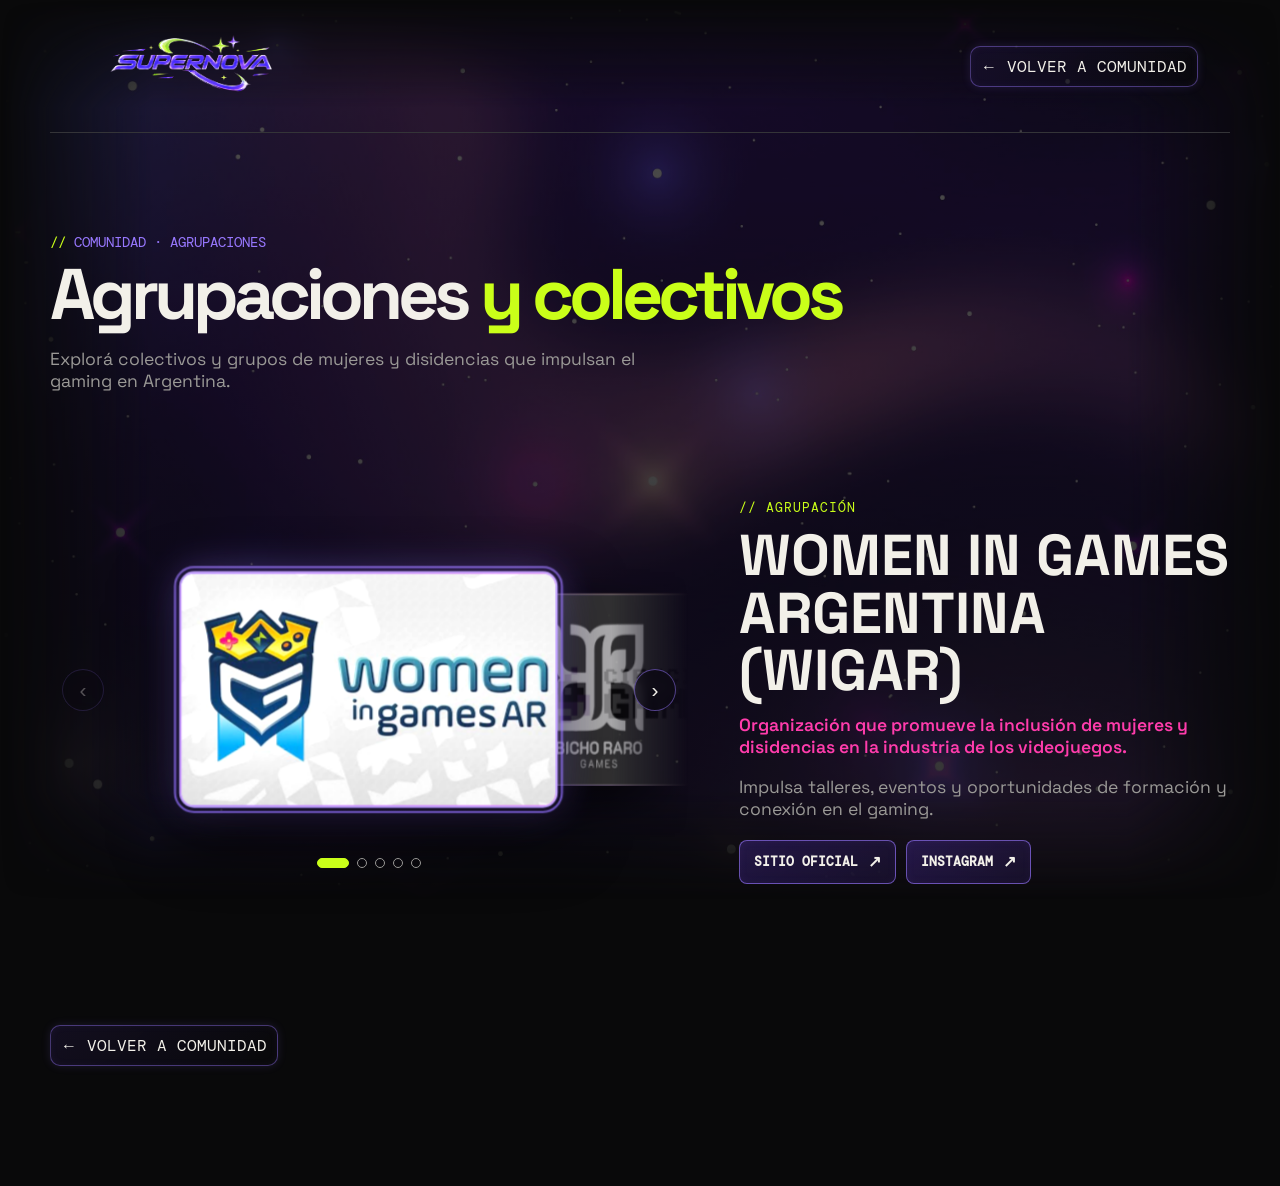
==== commit efbd6822: "Update agrupaciones.html" ====
--- a/agrupaciones.html
+++ b/agrupaciones.html
@@ -170,7 +170,7 @@
         const items = [
             { img: 'wigar.jpg', tag: '// AGRUPACIÓN', name: 'Women in Games Argentina (WIGAr)', sub: 'Organización que promueve la inclusión de mujeres y disidencias en la industria de los videojuegos.', desc: 'Impulsa talleres, eventos y oportunidades de formación y conexión en el gaming.', links: [{ label: 'SITIO OFICIAL', url: 'https://www.womeningamesargentina.org/' }, { label: 'INSTAGRAM', url: 'https://www.instagram.com/womeningamesargentina/?hl=es' }] },
             { img: 'bichoraro.jpg', tag: '// COOPERATIVA', name: 'Bicho Raro Games', sub: 'Cooperativa argentina de desarrollo de videojuegos fundada por mujeres.', desc: 'Crea juegos educativos y experiencias con narrativas personales y sociales, y también ofrece servicios de desarrollo y capacitación. Ideal para quienes quieren conocer el lado profesional y creativo del gaming.', links: [{ label: 'ITCHI.IO', url: 'https://bicho-raro.itch.io/' }, { label: 'LINKEDIN', url: 'https://www.linkedin.com/company/bichorarocoop' }, { label: 'Instagram', url: 'https://www.instagram.com/bichoraro.games/' }  ] },
-            { img: 'gamerciencia.jpg', fit: 'contain', imageBackground: '#fff', tag: '// INVESTIGACIÓN', name: 'Ciencia Gamer Ok', sub: 'Proyecto de investigación dedicado a la ciencia y los videojuegos.', desc: 'Difunde conocimientos científicos actuales sobre el uso de los videojuegos y se encarga de traducir documentos académicos y artículos científicos.', links: [{ label: 'SITIO OFICIAL', url: 'https://cienciagamer.com/index.html' }, { label: 'INSTAGRAM', url: 'https://www.instagram.com/cienciagamerok/' }, { label: 'LINKEDIN', url: 'https://www.linkedin.com/company/ciencia-gamer/' }] },
+            { img: 'gamerciencia.JPG', fit: 'contain', imageBackground: '#fff', tag: '// INVESTIGACIÓN', name: 'Ciencia Gamer Ok', sub: 'Proyecto de investigación dedicado a la ciencia y los videojuegos.', desc: 'Difunde conocimientos científicos actuales sobre el uso de los videojuegos y se encarga de traducir documentos académicos y artículos científicos.', links: [{ label: 'SITIO OFICIAL', url: 'https://cienciagamer.com/index.html' }, { label: 'INSTAGRAM', url: 'https://www.instagram.com/cienciagamerok/' }, { label: 'LINKEDIN', url: 'https://www.linkedin.com/company/ciencia-gamer/' }] },
             { img: 'sheroes.jpg',  fit: 'contain', imageBackground: '#862266', tag: '// INICIATIVA', name: 'Sheroes in games', sub: 'Iniciativa de programación de videojuegos para mujeres y niñas.', desc: 'Un proyecto educativo y comunitario que busca reducir la brecha de género en la industria de los videojuegos y fomentar la participación de mujeres y disidencias desde edades tempranas.', links: [{ label: 'INSTAGRAM', url: 'https://www.instagram.com/sheroesingames/' }] },
             { img: 'devaaa.png',  tag: '// ASOCIACIÓN', name: 'DEVA', sub: 'Asociación de Deportes Electrónicos y Videojuegos de Argentina.', desc: 'Asociación civil sin fines de lucro enfocada en promocionar y profesionalizar los esports desde un marco educativo, social y deportivo en el país.', links: [{ label: 'SITIO OFICIAL', url: 'https://www.deva.org.ar/' }] }
         ];
